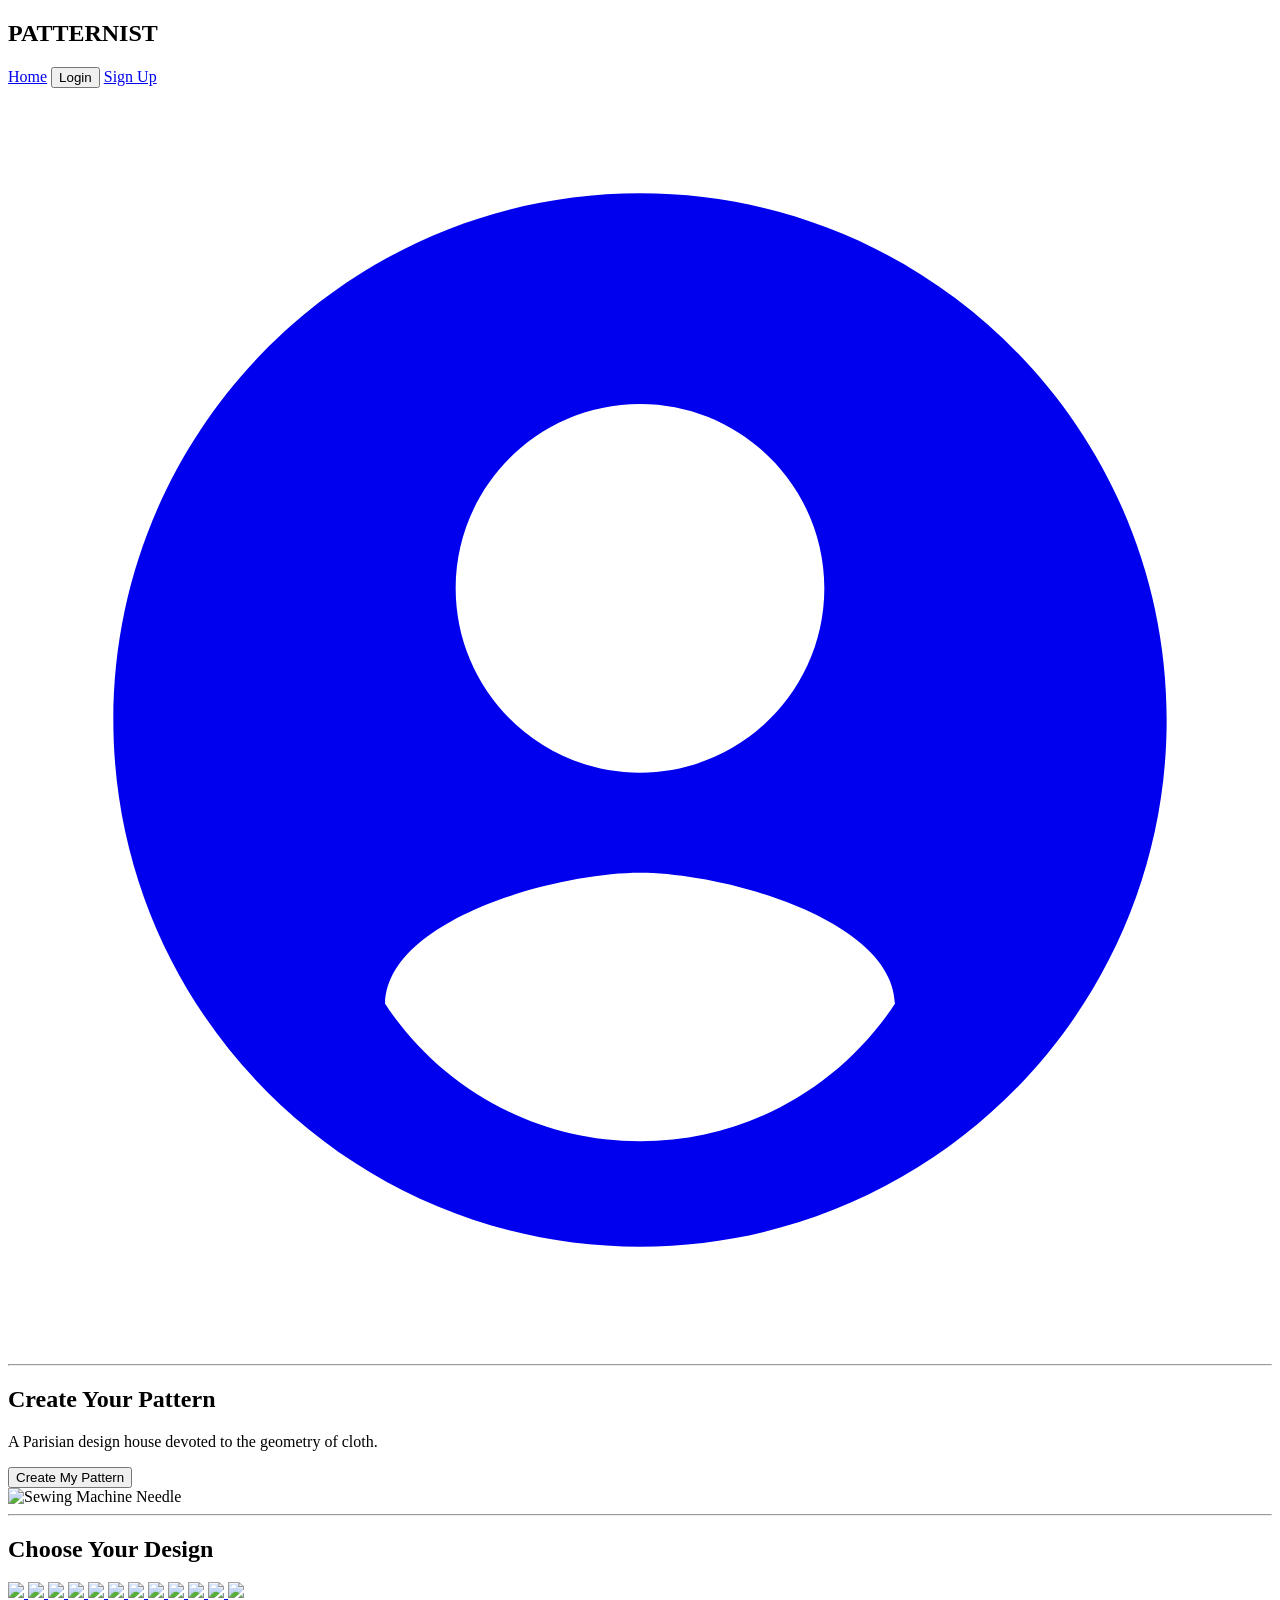
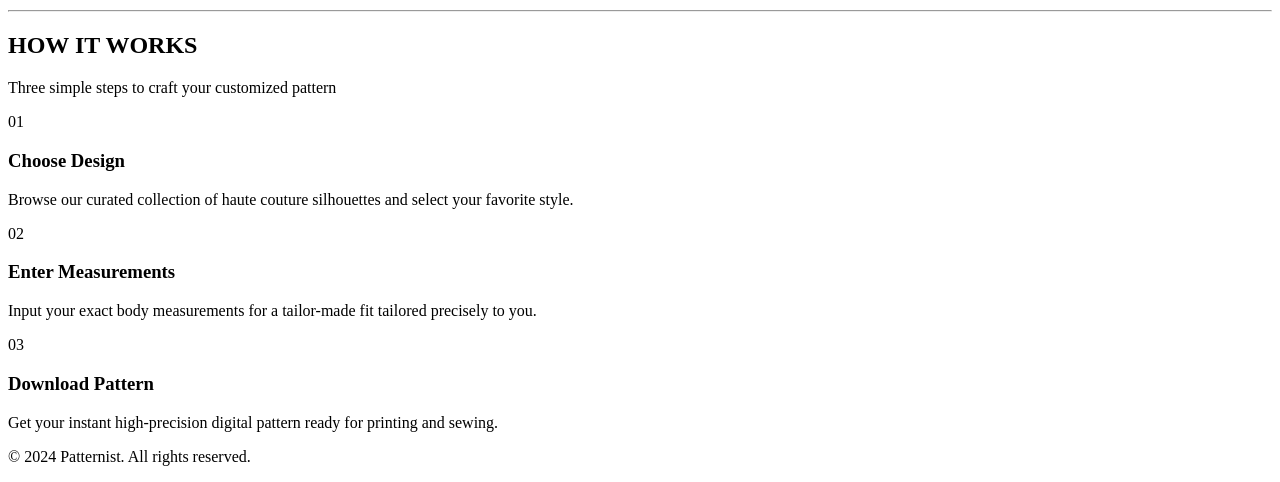
==== index.html @ 01c3b356 "my project" ====
<!DOCTYPE html>
<html lang="en" dir="auto">

<head>
    <meta charset="UTF-8">
    <meta name="viewport" content="width=device-width, initial-scale=1.0">
    <link rel="stylesheet" href="Home.css">
    <title>Patternist - Home</title>
</head>

<body>
<nav class="navbar">
    <h2 class="logo">PATTERNIST</h2>
    
    <div class="nav-links">
        <a href="index.html" class="active">Home</a>
        <button onclick="document.getElementById('login').showModal()">Login</button>
        <a href="signup.html">Sign Up</a>
        <a href="profile.html" class="profile-avatar" title="My Profile">
            <svg xmlns="http://www.w3.org/2000/svg" viewBox="0 0 24 24" fill="currentColor">
                <path d="M12 2C6.48 2 2 6.48 2 12s4.48 10 10 10 10-4.48 10-10S17.52 2 12 2zm0 4c1.93 0 3.5 1.57 3.5 3.5S13.93 13 12 13s-3.5-1.57-3.5-3.5S10.07 6 12 6zm0 14c-2.03 0-3.8-1.04-4.84-2.61.03-1.6 3.23-2.49 4.84-2.49 1.6 0 4.8.89 4.84 2.49C15.8 18.96 14.03 20 12 20z"/>
            </svg>
        </a>
    </div>
</nav>


    <dialog id="login">
<div >
        <h2>Login</h2>
</div>

<div >
        <form method="dialog">
            <label>Email</label><br>
            <input type="email" required><br><br>

            <label>Password</label><br>
            <input type="password" required><br>
            
            <button>Login</button>
            <button>Close</button>

        </form>
</div>
    </dialog>

    <hr>


<header class="hero-design">
    <div class="hero-content">
        <h2>Create Your Pattern</h2>
        <p>A Parisian design house devoted to the geometry of cloth.</p>
        <a href="pattern.html">
            <button class="cta-button">Create My Pattern</button>
        </a>
    </div>

    
    <div class="hero-image">
        
        <img src="https://png.pngtree.com/thumb_back/fh260/background/20241204/pngtree-close-up-of-a-sewing-machine-needle-stitching-teal-fabric-image_16731882.jpg" alt="Sewing Machine Needle">
    </div>
</header>


    <hr>

<div class="templates">
<h2> Choose Your Design</h2>
<a href="pattern.html">
    <img src="https://i.pinimg.com/736x/66/10/3e/66103ee3a013262f12689e35154ccacb.jpg" width="220">
</a>

<a href="pattern.html">
    <img src="https://encrypted-tbn0.gstatic.com/images?q=tbn:ANd9GcSkn-lUr83iLyvgywk66tRcKrcA9KpVp9HYPB3NAhXqGA&s=10" width="220">
</a>

<a href="pattern.html">
    <img src="https://cache.net-a-porter.com/content/images/story-body-content-colours-0-1567693264118.jpeg/w1900_q65.jpeg" width="220">
</a>

<a href="pattern.html">
    <img src="https://encrypted-tbn0.gstatic.com/images?q=tbn:ANd9GcQJ8jNwB4GiCnLoyKdP2i-K-4YoiKNrAaMMsnOkA2yinw&s" width="220">
</a>

<a href="pattern.html">
    <img src="https://encrypted-tbn0.gstatic.com/images?q=tbn:ANd9GcTyZIMO-chd5BIkRhRK0uFUYdb-ClTYV52TqreNrc02gEuH040JZsslwxA&s=10" width="230">
</a>

<a href="pattern.html">
    <img src="https://encrypted-tbn0.gstatic.com/images?q=tbn:ANd9GcSBEK5mu2I5UZpVDeJ27PxiUENE50ERGeFgJKgD0GNZx-fHS6kSnRP4W94&s=10" width="230">
</a>

<a href="pattern.html">
    <img src="https://encrypted-tbn0.gstatic.com/images?q=tbn:ANd9GcQCqF30mFVGDoawcCy4SE_5sizEq47PdljLt-h-ehAa1_x6H6pMDWFUK20A&s=10" width="220">
</a>

<a href="pattern.html">
    <img src="https://danddclothing.com/cdn/shop/products/evening-dress-danddclothing-3_720x.png?v=1663291534" width="220">
</a>

<a href="pattern.html">
    <img src="https://cdn.salla.sa/OqRYAe/iZPVbRPyf1F9NBmgw23xKIJA4w49VtvXqXrK1iMg.jpg" width="220">
</a>

<a href="pattern.html">
    <img src="https://img.ltwebstatic.com/v4/j/pi/2025/04/15/60/17446866946233500067d0847e5ca62d0669e3a22d_thumbnail_405x552_thumbnail_720x.jpg" width="220">
</a>

<a href="pattern.html">
    <img src="https://www.chicstylecollective.com/wp-content/uploads/2024/08/Unknown-111-1-619x1024.jpg" width="220">
</a>

<a href="pattern.html">
    <img src="https://encrypted-tbn0.gstatic.com/images?q=tbn:ANd9GcS02UC01FgP81JW1qca12_n1miFcyRFsP7Dg27cG_EKKQ&s=10" width="220">
</a>
</div>


    <hr>
    
<section class="how-it-works">
    <div class="section-title">
        <h2>HOW IT WORKS</h2>
        <p>Three simple steps to craft your customized pattern</p>
    </div>

    <div class="steps-container">
        
        <div class="step-card">
            <div class="step-number">01</div>
            <h3>Choose Design</h3>
            <p>Browse our curated collection of haute couture silhouettes and select your favorite style.</p>
        </div>

        
        <div class="step-card">
            <div class="step-number">02</div>
            <h3>Enter Measurements</h3>
            <p>Input your exact body measurements for a tailor-made fit tailored precisely to you.</p>
        </div>

        <!-- الخطوة الثالثة -->
        <div class="step-card">
            <div class="step-number">03</div>
            <h3>Download Pattern</h3>
            <p>Get your instant high-precision digital pattern ready for printing and sewing.</p>
        </div>
    </div>
</section>

    <div class="footer">

        <p>© 2024 Patternist. All rights reserved.</p>

    </div>
</body>
</html>
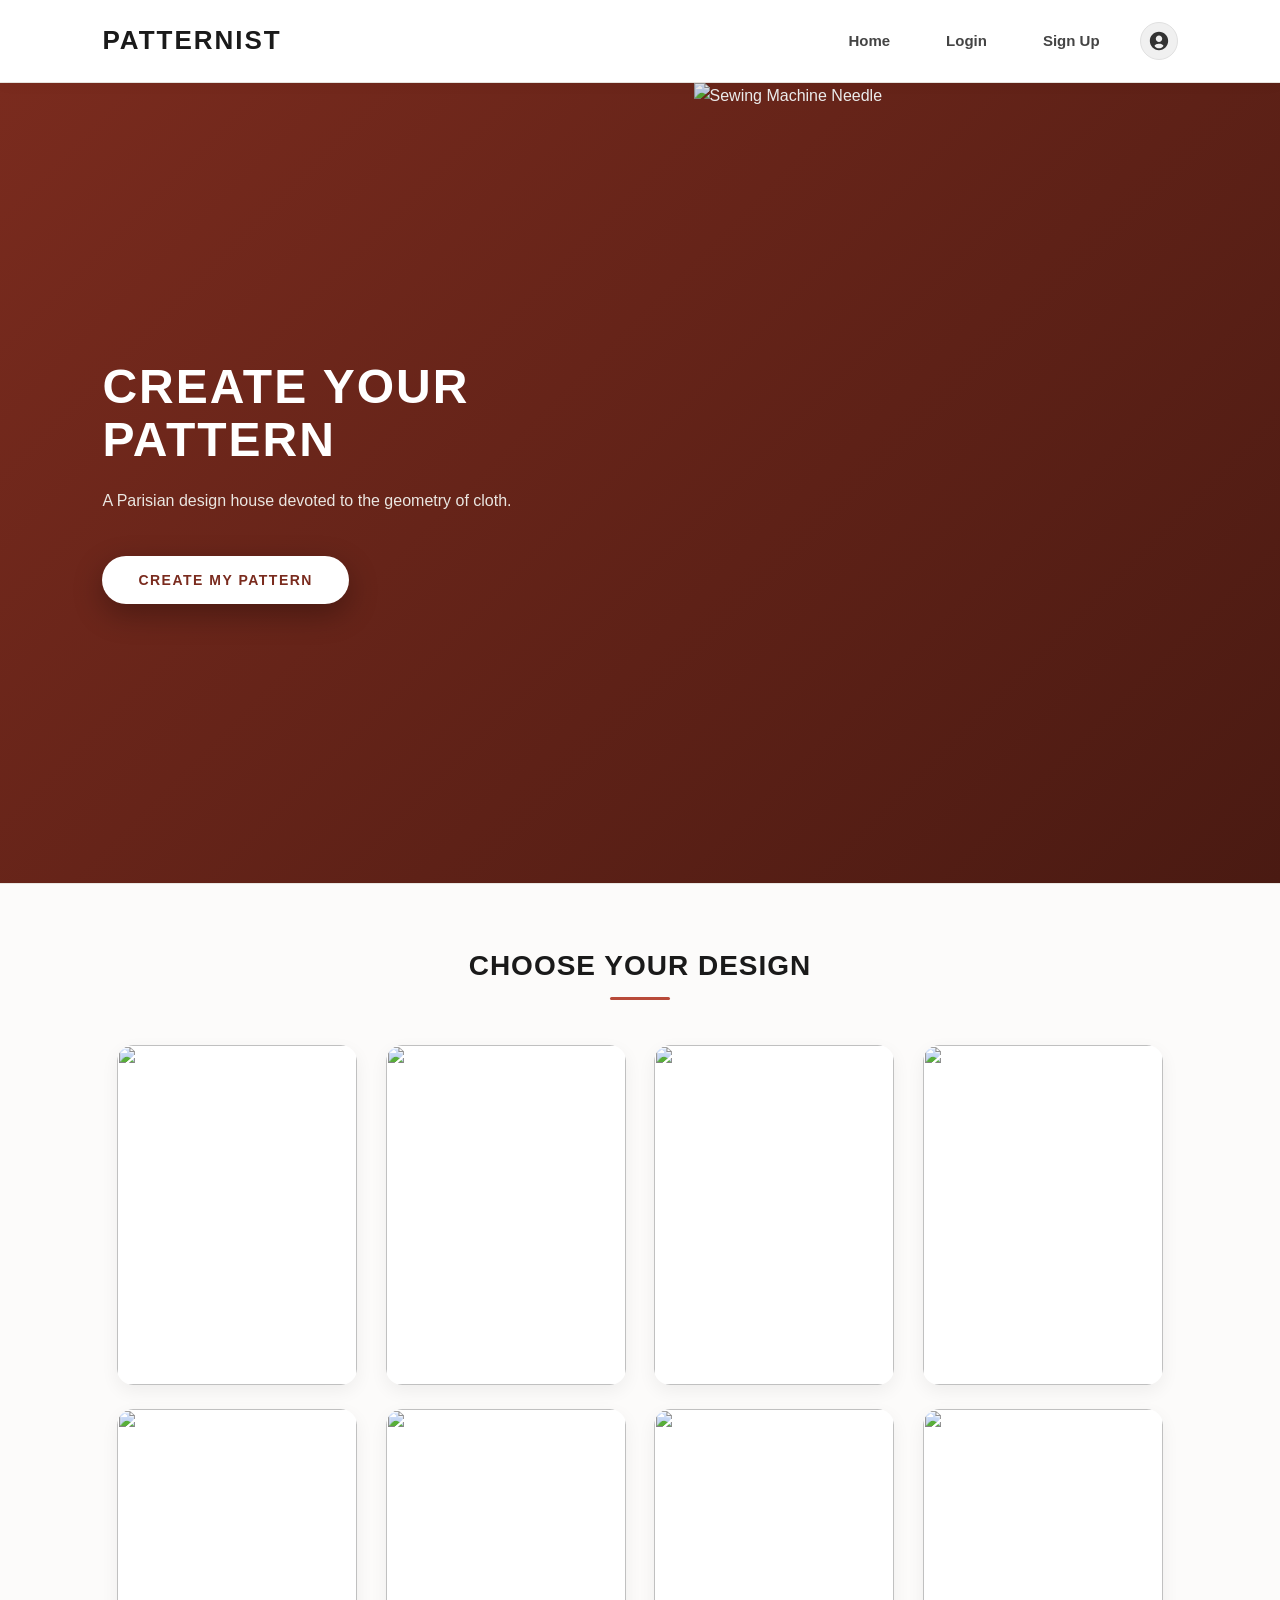
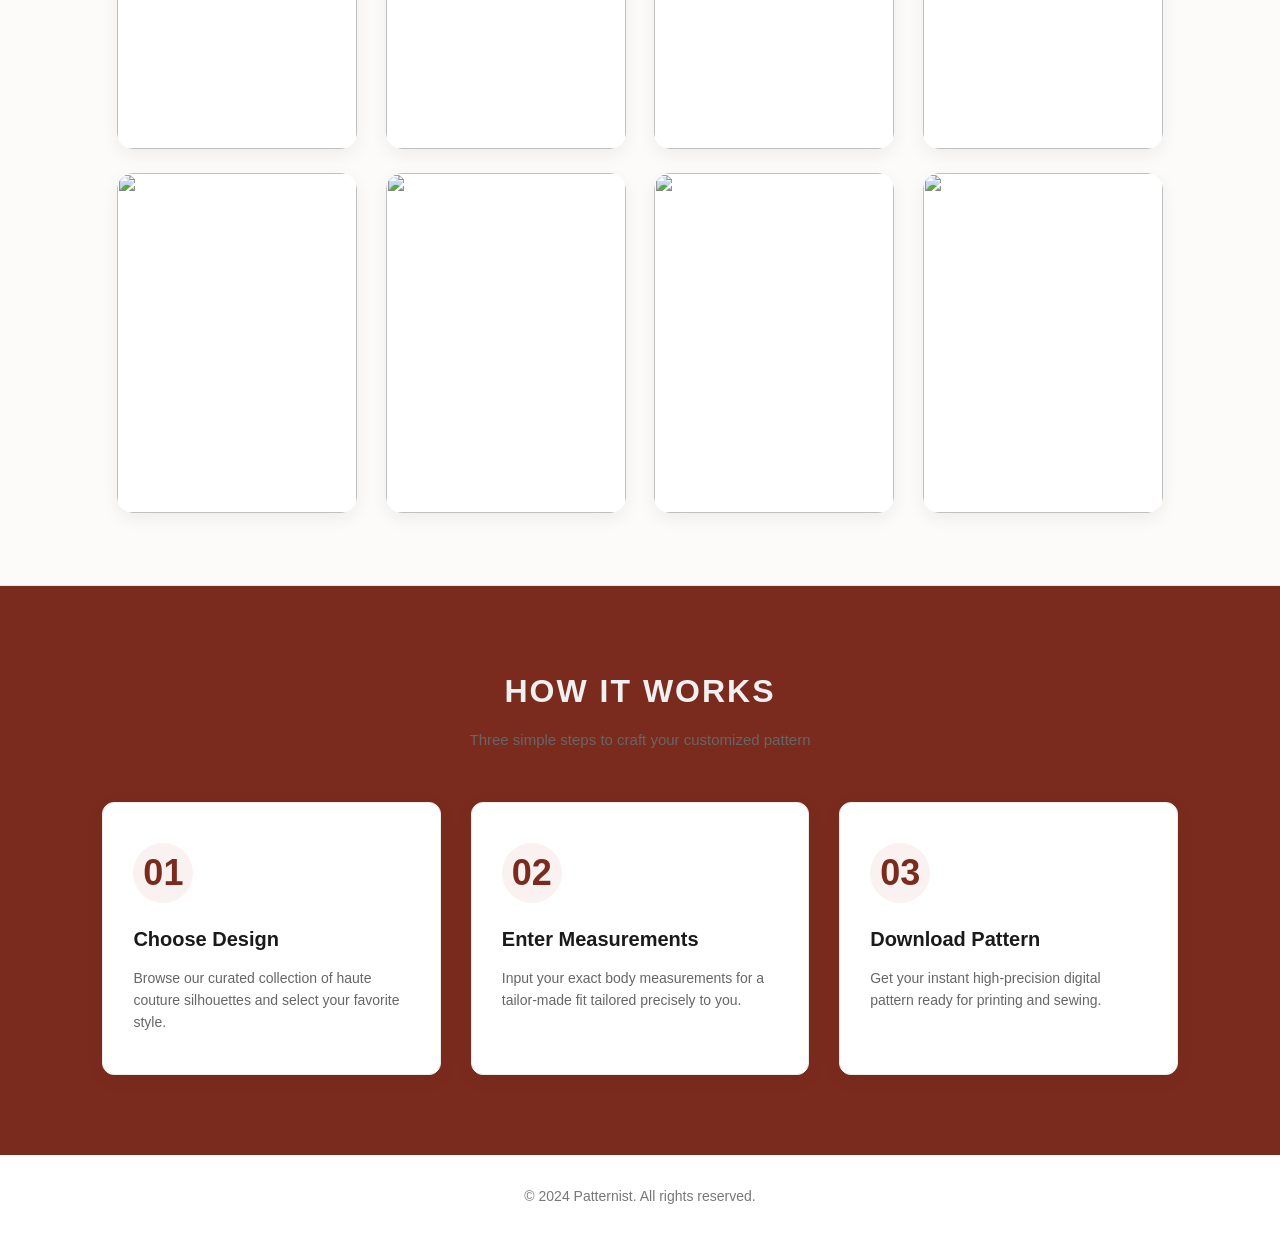
==== commit c1c8cf4b: "Fix stylesheet link casing in index.html Changed the stylesheet link from 'Home.css' to 'home.css' t" ====
--- a/index.html
+++ b/index.html
@@ -4,7 +4,7 @@
 <head>
     <meta charset="UTF-8">
     <meta name="viewport" content="width=device-width, initial-scale=1.0">
-    <link rel="stylesheet" href="Home.css">
+    <link rel="stylesheet" href="home.css">
     <title>Patternist - Home</title>
 </head>
 
@@ -157,4 +157,4 @@
 
     </div>
 </body>
-</html>+</html>
--- a/home.css
+++ b/home.css
@@ -0,0 +1,402 @@
+
+* {
+    margin: 0;
+    padding: 0;
+    box-sizing: border-box;
+    font-family: 'Segoe UI', Tahoma, Geneva, Verdana, sans-serif;
+}
+
+body {
+    background-color: #fcfbfa;
+    color: #2c2c2c;
+    line-height: 1.6;
+}
+
+hr {
+    border: none;
+    height: 1px;
+    background-color: #eae6e1;
+    margin: 0;
+}
+
+
+
+.navbar {
+    display: flex;
+    align-items: center;
+    justify-content: space-between; 
+    padding: 20px 8%;
+    background-color: #ffffff;
+    box-shadow: 0 2px 15px rgba(0, 0, 0, 0.04);
+    position: sticky;
+    top: 0;
+    z-index: 100;
+}
+
+.navbar h2 {
+    font-size: 26px;
+    font-weight: 800;
+    letter-spacing: 2px;
+    color: #1a1a1a;
+    text-transform: uppercase;
+}
+
+.navbar hr {
+    display: none;
+}
+
+
+.nav-links {
+    display: flex;
+    align-items: center;
+    gap: 40px; 
+}
+
+
+.nav-links a {
+    text-decoration: none;
+    font-size: 15px;
+    font-weight: 600;
+    color: #444444;
+    transition: color 0.3s ease;
+}
+
+.nav-links button {
+    background: none;
+    border: none;
+    font-size: 15px;
+    font-weight: 600;
+    color: #444444;
+    padding: 8px 16px;
+    cursor: pointer;
+    border-radius: 6px;
+    transition: all 0.3s ease;
+}
+
+.nav-links button:hover,
+.nav-links a:not(.profile-avatar):hover {
+    color: #b84a39;
+    background-color: #f9f2f0;
+}
+
+.profile-avatar {
+    display: flex;
+    align-items: center;
+    justify-content: center;
+    width: 38px;
+    height: 38px;
+    border-radius: 50%;
+    background-color: #f0f0f0;
+    border: 1px solid #e0e0e0;
+    transition: all 0.3s ease;
+    padding: 7px;
+    box-sizing: border-box;
+}
+
+.profile-avatar svg {
+    width: 100%;
+    height: 100%;
+    fill: #333333;
+    transition: fill 0.3s ease;
+}
+
+.profile-avatar:hover {
+    background-color: #7a2b1e;
+    border-color: #7a2b1e;
+    transform: translateY(-2px);
+    box-shadow: 0 4px 12px rgba(122, 43, 30, 0.25);
+}
+
+.profile-avatar:hover svg {
+    fill: #ffffff;
+}
+
+.hero-design {
+    display: flex;
+    min-height: calc(100vh - 100px); 
+    background: linear-gradient(135deg, #7a2b1e 0%, #4a1a12 100%); 
+    color: #ffffff;
+    overflow: hidden; 
+}
+
+
+.hero-content {
+    flex: 1; 
+    display: flex;
+    flex-direction: column;
+    justify-content: center; 
+    padding: 60px 8%;
+    z-index: 2; 
+}
+
+.hero-content h2 {
+    font-size: 48px; 
+    font-weight: 700;
+    line-height: 1.1;
+    margin-bottom: 20px;
+    text-transform: uppercase;
+    letter-spacing: 2px;
+}
+
+.hero-content p {
+    font-size: 16px;
+    font-weight: 300;
+    line-height: 1.8;
+    color: #eae6e1;
+    max-width: 440px;
+    margin-bottom: 40px;
+}
+
+
+.hero-image {
+    flex: 1.2; 
+    position: relative;
+}
+
+.hero-image img {
+    width: 100%;
+    height: 100%;
+    object-fit: cover; 
+    display: block;
+    filter: brightness(0.92); 
+}
+
+
+.cta-button {
+    background-color: #ffffff;
+    color: #7a2b1e;
+    border: none;
+    padding: 16px 36px;
+    font-size: 14px;
+    font-weight: 700;
+    border-radius: 30px;
+    cursor: pointer;
+    letter-spacing: 1.5px;
+    text-transform: uppercase;
+    box-shadow: 0 10px 30px rgba(0, 0, 0, 0.3);
+    transition: all 0.3s ease;
+}
+
+.cta-button:hover {
+    background-color: #f2efea;
+    transform: translateY(-3px);
+    box-shadow: 0 15px 35px rgba(0, 0, 0, 0.4);
+}
+
+.templates {
+    padding: 60px 8%;
+    text-align: center;
+}
+
+.templates h2 {
+    font-size: 28px;
+    color: #1a1a1a;
+    margin-bottom: 45px;
+    letter-spacing: 1px;
+    text-transform: uppercase;
+    position: relative;
+    display: block;
+    width: 100%;
+}
+
+
+.templates h2::after {
+    content: '';
+    position: absolute;
+    bottom: -12px;
+    left: 50%;
+    transform: translateX(-50%);
+    width: 60px;
+    height: 3px;
+    background-color: #b84a39;
+    border-radius: 2px;
+}
+
+
+.templates a {
+    display: inline-block; 
+    overflow: hidden;
+    border-radius: 16px;
+    box-shadow: 0 6px 18px rgba(0, 0, 0, 0.06);
+    transition: all 0.4s ease;
+    background-color: #fff;
+    margin: 12px; 
+    vertical-align: top;
+}
+
+.templates img {
+    width: 240px !important;
+    height: 340px;
+    object-fit: cover;
+    display: block;
+    border-radius: 16px;
+    transition: transform 0.5s ease;
+}
+
+.templates a:hover {
+    transform: translateY(-8px);
+    box-shadow: 0 12px 25px rgba(0, 0, 0, 0.15);
+}
+
+.templates a:hover img {
+    transform: scale(1.08);
+}
+
+
+dialog#login {
+    border: none;
+    border-radius: 20px;
+    padding: 35px 45px;
+    margin: auto;
+    box-shadow: 0 20px 40px rgba(0, 0, 0, 0.25);
+    width: 90%;
+    max-width: 400px;
+    background-color: #ffffff;
+}
+
+dialog#login::backdrop {
+    background: rgba(0, 0, 0, 0.5);
+    backdrop-filter: blur(4px);
+}
+
+dialog#login h2 {
+    font-size: 24px;
+    color: #1a1a1a;
+    margin-bottom: 20px;
+    text-align: center;
+}
+
+dialog#login label {
+    font-size: 14px;
+    font-weight: 600;
+    color: #555;
+}
+
+dialog#login input {
+    width: 100%;
+    padding: 11px 14px;
+    margin-top: 6px;
+    border: 1px solid #ddd;
+    border-radius: 8px;
+    outline: none;
+    font-size: 14px;
+    transition: border-color 0.3s;
+}
+
+dialog#login input:focus {
+    border-color: #b84a39;
+}
+
+dialog#login form button {
+    padding: 10px 20px;
+    border-radius: 8px;
+    font-weight: 600;
+    cursor: pointer;
+    margin-right: 8px;
+    transition: all 0.3s;
+}
+
+dialog#login form button:first-of-type {
+    background-color: #b84a39;
+    color: #fff;
+    border: none;
+}
+
+dialog#login form button:first-of-type:hover {
+    background-color: #96382a;
+}
+
+dialog#login form button:last-of-type {
+    background-color: #f0f0f0;
+    color: #555;
+    border: none;
+}
+
+dialog#login form button:last-of-type:hover {
+    background-color: #e0e0e0;
+}
+
+
+.how-it-works {
+    padding: 80px 8%;
+    background-color: #7a2b1e; 
+    text-align: center;
+}
+
+.how-it-works .section-title h2 {
+    font-size: 32px;
+    font-weight: 800;
+    color: #f0f0f0;
+    letter-spacing: 2px;
+    margin-bottom: 10px;
+    text-transform: uppercase;
+}
+
+.how-it-works .section-title p {
+    font-size: 15px;
+    color: #666666;
+    margin-bottom: 50px;
+}
+
+.steps-container {
+    display: flex;
+    justify-content: space-between;
+    gap: 30px;
+    flex-wrap: wrap;
+}
+
+
+.step-card {
+    background-color: #ffffff;
+    flex: 1;
+    min-width: 250px;
+    padding: 40px 30px;
+    border-radius: 12px;
+    box-shadow: 0 4px 20px rgba(0, 0, 0, 0.05);
+    border: 1px solid #eaeaea;
+    transition: all 0.3s ease;
+    position: relative;
+    text-align: left;
+}
+
+.step-card:hover {
+    transform: translateY(-8px);
+    box-shadow: 0 12px 30px rgba(122, 43, 30, 0.12);
+    border-color: #7a2b1e;
+}
+
+
+.step-number {
+    font-size: 36px;
+    font-weight: 800;
+    color: #7a2b1e;
+    margin-bottom: 20px;
+    display: inline-block;
+    background-color: #f9f2f0;
+    width: 60px;
+    height: 60px;
+    line-height: 60px;
+    text-align: center;
+    border-radius: 50%;
+}
+
+.step-card h3 {
+    font-size: 20px;
+    font-weight: 700;
+    color: #1a1a1a;
+    margin-bottom: 12px;
+}
+
+.step-card p {
+    font-size: 14px;
+    color: #666666;
+    line-height: 1.6;
+}
+
+.footer {
+    padding: 30px;
+    text-align: center;
+    background-color: #ffffff;
+    color: #777;
+    font-size: 14px;
+}
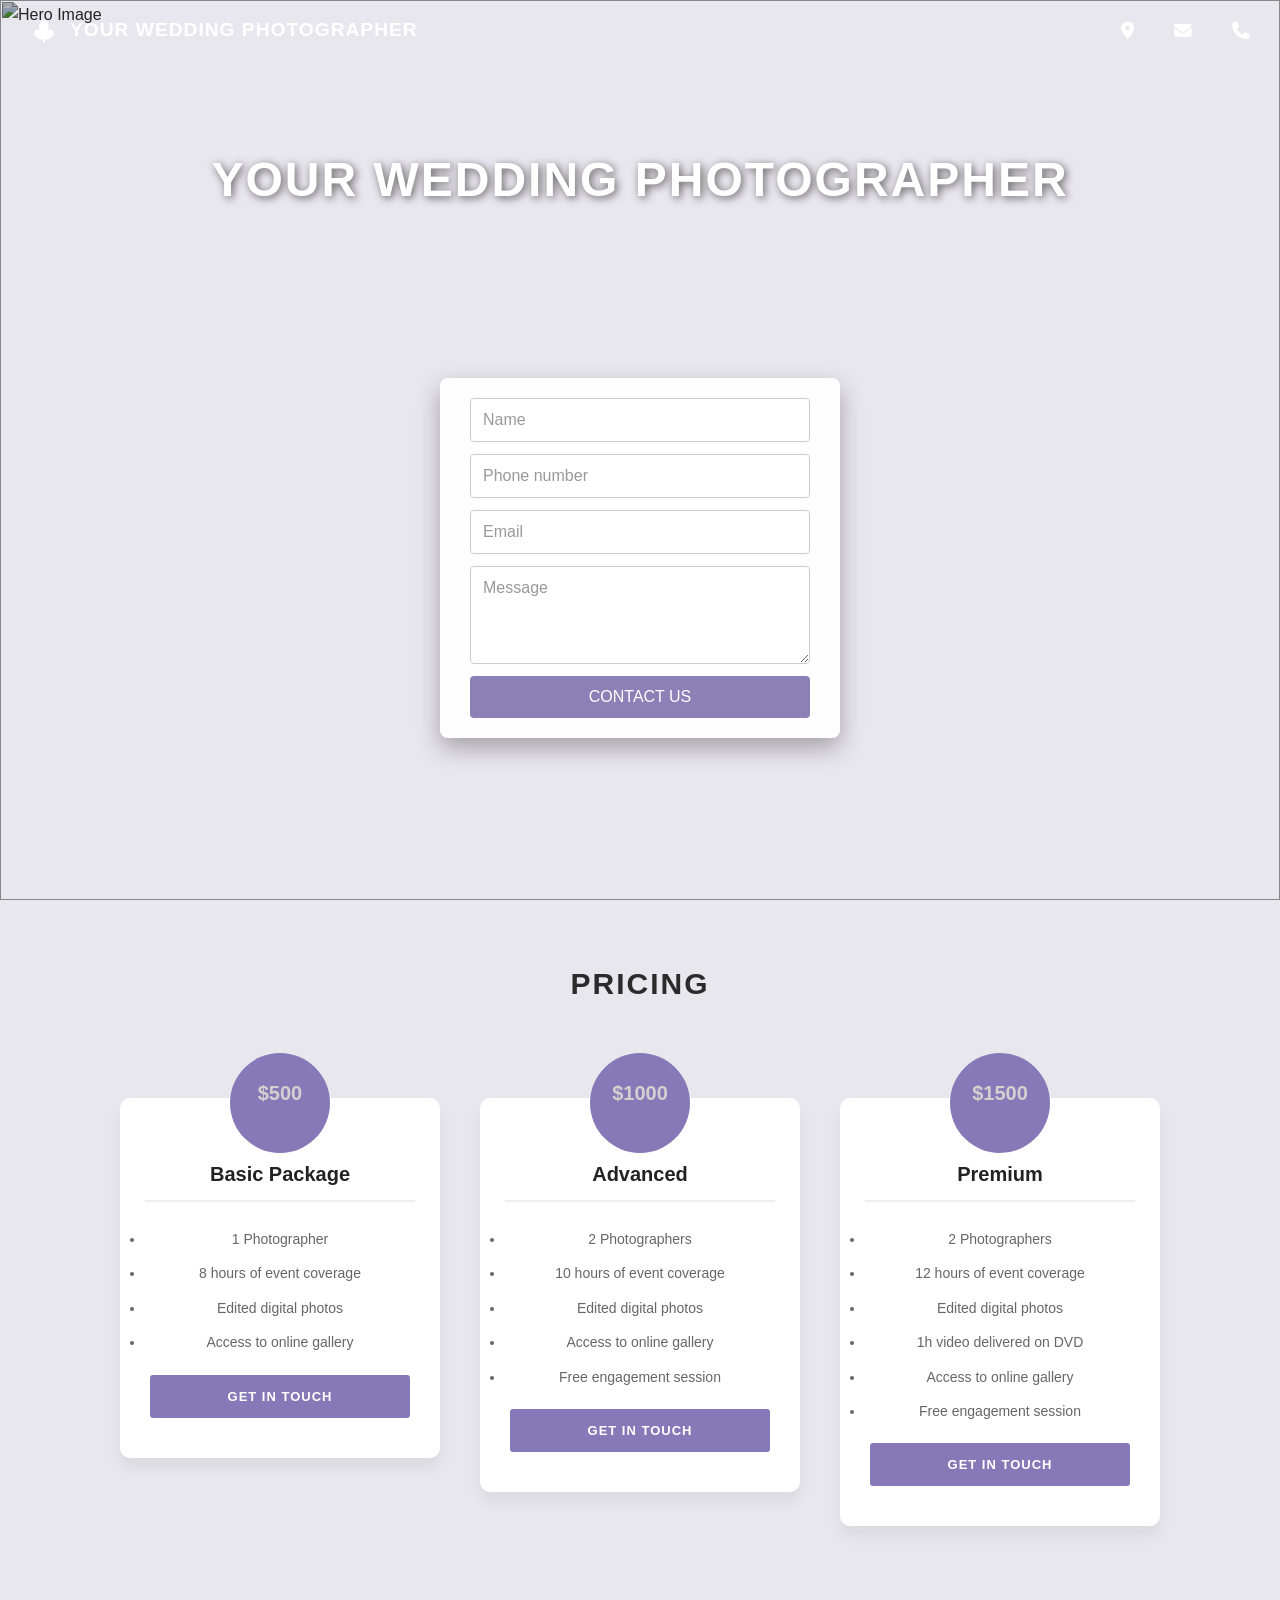
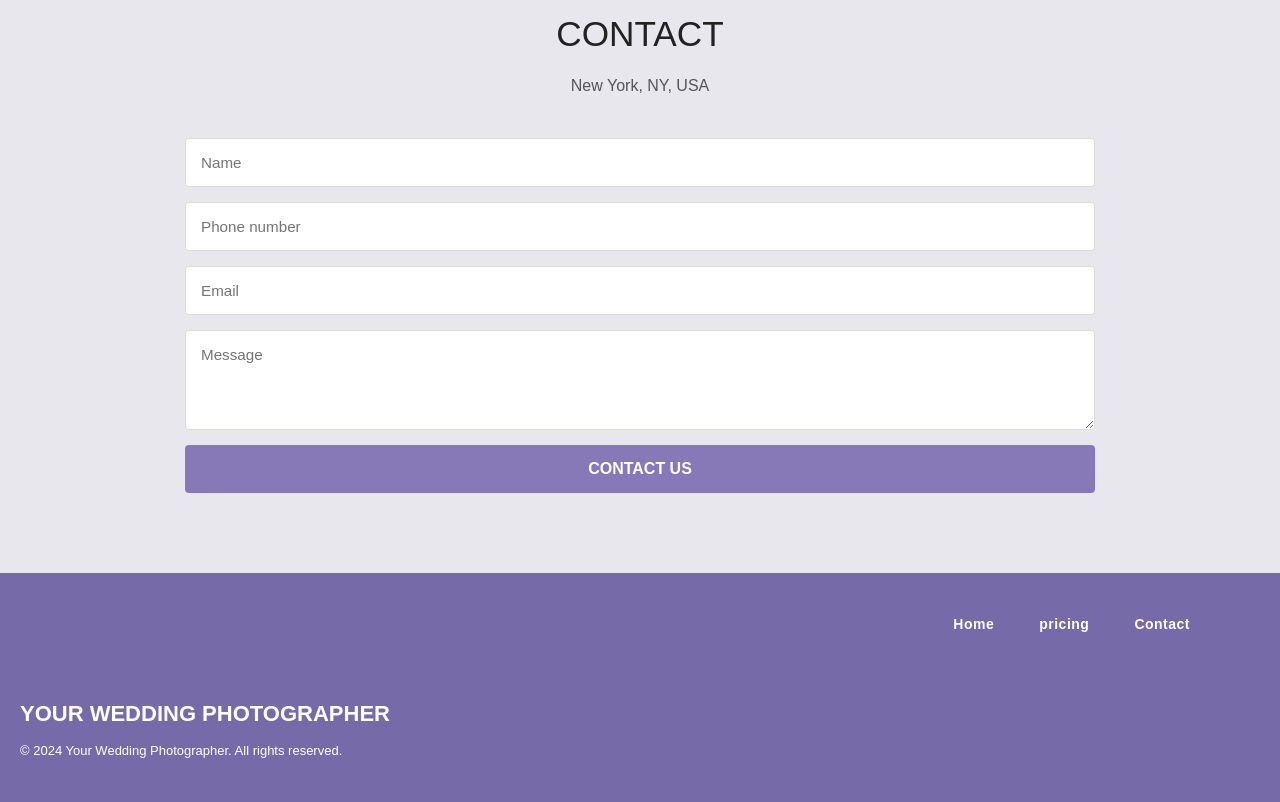
==== commit 074914cb: "Add files via upload" ====
--- a/index.html
+++ b/index.html
@@ -1,160 +1,157 @@
-<!DOCTYPE html>
+<DOCTYPE html>
 <html lang="en" dir="auto">
+    <head> 
+        <meta charset="en"/>
+        <meta name="viewport" content="width= device-width, initial-scale=1.0 "/>
+        <link rel="stylesheet" href="style.css"/>
+        <link rel="stylesheet" href="https://cdnjs.cloudflare.com/ajax/libs/font-awesome/6.5.1/css/all.min.css">
+        <title>YOUR WEDDING PHOTOGRAPHER </title>
+    </head>
+    <body>
+            <nav id="home" class="navbar" >
+                <ul>
+                    <li class="logo-group">
+                        <svg class="logo-icon" viewBox="0 0 100 100" xmlns="http://www.w3.org/2000/svg">
+                            <path d="M50 15 C35 15 30 35 35 50 C25 45 15 50 15 60 C15 75 30 85 50 85 C70 85 85 75 85 60 C85 50 75 45 65 50 C70 35 65 15 50 15 Z" 
+                            fill="currentColor"/>
+                            <rect x="47" y="80" width="6" height="15" fill="currentColor"/>
+                        </svg>
+                        <h3>YOUR WEDDING PHOTOGRAPHER</h3>
+                    </li>
+                    <li class="nav-icons">
+                        <a href="#locationModal"><i class="fa-solid fa-location-dot"></i></a>
+                        <a href="#emailModal"><i class="fa-solid fa-envelope"></i></a>
+                        <a href="#phoneModal"><i class="fa-solid fa-phone"></i></a>
+                    </li>
+                </ul>
+            </nav>
+        <div>
+            <img src="https://www.mosoah.com/wp-content/uploads/2019/11/%D8%A3%D8%AC%D9%85%D9%84-%D8%B5%D9%88%D8%B1-%D8%AF%D8%A8%D9%84-%D8%AE%D8%B7%D9%88%D8%A8%D8%A9-2023.jpg" alt="Hero Image" class="hero-image"/>
+        <p  class="text">YOUR WEDDING PHOTOGRAPHER</p>
+        </div>
 
-<head>
-    <meta charset="UTF-8">
-    <meta name="viewport" content="width=device-width, initial-scale=1.0">
-    <link rel="stylesheet" href="home.css">
-    <title>Patternist - Home</title>
-</head>
-
-<body>
-<nav class="navbar">
-    <h2 class="logo">PATTERNIST</h2>
-    
-    <div class="nav-links">
-        <a href="index.html" class="active">Home</a>
-        <button onclick="document.getElementById('login').showModal()">Login</button>
-        <a href="signup.html">Sign Up</a>
-        <a href="profile.html" class="profile-avatar" title="My Profile">
-            <svg xmlns="http://www.w3.org/2000/svg" viewBox="0 0 24 24" fill="currentColor">
-                <path d="M12 2C6.48 2 2 6.48 2 12s4.48 10 10 10 10-4.48 10-10S17.52 2 12 2zm0 4c1.93 0 3.5 1.57 3.5 3.5S13.93 13 12 13s-3.5-1.57-3.5-3.5S10.07 6 12 6zm0 14c-2.03 0-3.8-1.04-4.84-2.61.03-1.6 3.23-2.49 4.84-2.49 1.6 0 4.8.89 4.84 2.49C15.8 18.96 14.03 20 12 20z"/>
-            </svg>
-        </a>
+<div id="locationModal" class="modal-overlay">
+    <div class="modal-content">
+        <a href="#" class="close-btn">&times;</a>
+        <div class="modal-body text-center">
+            <i class="fa-solid fa-location-dot fa-2x"></i>
+            <h2>Our Location</h2>
+            <p>Cairo, Egypt</p>
+        </div>
     </div>
-</nav>
-
-
-    <dialog id="login">
-<div >
-        <h2>Login</h2>
+</div>
+<div id="emailModal" class="modal-overlay">
+    <div class="modal-content">
+        <a href="#" class="close-btn">&times;</a>
+        <div class="modal-body">
+            <h2>Contact Us</h2>
+            <p>Fill out the form or send a direct email to: info@site123.com</p>
+            <form>
+                <div class="modal-row">
+                    <div class="modal-group">
+                        <label>Full Name</label>
+                        <input type="text" placeholder="Full Name">
+                    </div>
+                    <div class="modal-group">
+                        <label>Email address</label>
+                        <input type="email" placeholder="Email address">
+                    </div>
+                </div>
+                <div class="modal-group">
+                    <label>Description</label>
+                    <textarea rows="4" placeholder="Description"></textarea>
+                </div>
+                <button type="submit" class="send-btn">SEND</button>
+            </form>
+        </div>
+    </div>
 </div>
 
-<div >
-        <form method="dialog">
-            <label>Email</label><br>
-            <input type="email" required><br><br>
-
-            <label>Password</label><br>
-            <input type="password" required><br>
-            
-            <button>Login</button>
-            <button>Close</button>
-
-        </form>
-</div>
-    </dialog>
-
-    <hr>
-
-
-<header class="hero-design">
-    <div class="hero-content">
-        <h2>Create Your Pattern</h2>
-        <p>A Parisian design house devoted to the geometry of cloth.</p>
-        <a href="pattern.html">
-            <button class="cta-button">Create My Pattern</button>
-        </a>
-    </div>
-
-    
-    <div class="hero-image">
-        
-        <img src="https://png.pngtree.com/thumb_back/fh260/background/20241204/pngtree-close-up-of-a-sewing-machine-needle-stitching-teal-fabric-image_16731882.jpg" alt="Sewing Machine Needle">
-    </div>
-</header>
-
-
-    <hr>
-
-<div class="templates">
-<h2> Choose Your Design</h2>
-<a href="pattern.html">
-    <img src="https://i.pinimg.com/736x/66/10/3e/66103ee3a013262f12689e35154ccacb.jpg" width="220">
-</a>
-
-<a href="pattern.html">
-    <img src="https://encrypted-tbn0.gstatic.com/images?q=tbn:ANd9GcSkn-lUr83iLyvgywk66tRcKrcA9KpVp9HYPB3NAhXqGA&s=10" width="220">
-</a>
-
-<a href="pattern.html">
-    <img src="https://cache.net-a-porter.com/content/images/story-body-content-colours-0-1567693264118.jpeg/w1900_q65.jpeg" width="220">
-</a>
-
-<a href="pattern.html">
-    <img src="https://encrypted-tbn0.gstatic.com/images?q=tbn:ANd9GcQJ8jNwB4GiCnLoyKdP2i-K-4YoiKNrAaMMsnOkA2yinw&s" width="220">
-</a>
-
-<a href="pattern.html">
-    <img src="https://encrypted-tbn0.gstatic.com/images?q=tbn:ANd9GcTyZIMO-chd5BIkRhRK0uFUYdb-ClTYV52TqreNrc02gEuH040JZsslwxA&s=10" width="230">
-</a>
-
-<a href="pattern.html">
-    <img src="https://encrypted-tbn0.gstatic.com/images?q=tbn:ANd9GcSBEK5mu2I5UZpVDeJ27PxiUENE50ERGeFgJKgD0GNZx-fHS6kSnRP4W94&s=10" width="230">
-</a>
-
-<a href="pattern.html">
-    <img src="https://encrypted-tbn0.gstatic.com/images?q=tbn:ANd9GcQCqF30mFVGDoawcCy4SE_5sizEq47PdljLt-h-ehAa1_x6H6pMDWFUK20A&s=10" width="220">
-</a>
-
-<a href="pattern.html">
-    <img src="https://danddclothing.com/cdn/shop/products/evening-dress-danddclothing-3_720x.png?v=1663291534" width="220">
-</a>
-
-<a href="pattern.html">
-    <img src="https://cdn.salla.sa/OqRYAe/iZPVbRPyf1F9NBmgw23xKIJA4w49VtvXqXrK1iMg.jpg" width="220">
-</a>
-
-<a href="pattern.html">
-    <img src="https://img.ltwebstatic.com/v4/j/pi/2025/04/15/60/17446866946233500067d0847e5ca62d0669e3a22d_thumbnail_405x552_thumbnail_720x.jpg" width="220">
-</a>
-
-<a href="pattern.html">
-    <img src="https://www.chicstylecollective.com/wp-content/uploads/2024/08/Unknown-111-1-619x1024.jpg" width="220">
-</a>
-
-<a href="pattern.html">
-    <img src="https://encrypted-tbn0.gstatic.com/images?q=tbn:ANd9GcS02UC01FgP81JW1qca12_n1miFcyRFsP7Dg27cG_EKKQ&s=10" width="220">
-</a>
-</div>
-
-
-    <hr>
-    
-<section class="how-it-works">
-    <div class="section-title">
-        <h2>HOW IT WORKS</h2>
-        <p>Three simple steps to craft your customized pattern</p>
-    </div>
-
-    <div class="steps-container">
-        
-        <div class="step-card">
-            <div class="step-number">01</div>
-            <h3>Choose Design</h3>
-            <p>Browse our curated collection of haute couture silhouettes and select your favorite style.</p>
-        </div>
-
-        
-        <div class="step-card">
-            <div class="step-number">02</div>
-            <h3>Enter Measurements</h3>
-            <p>Input your exact body measurements for a tailor-made fit tailored precisely to you.</p>
-        </div>
-
-        <!-- الخطوة الثالثة -->
-        <div class="step-card">
-            <div class="step-number">03</div>
-            <h3>Download Pattern</h3>
-            <p>Get your instant high-precision digital pattern ready for printing and sewing.</p>
+<div id="phoneModal" class="modal-overlay">
+    <div class="modal-content">
+        <a href="#" class="close-btn">&times;</a>
+        <div class="modal-body text-center">
+            <i class="fa-solid fa-phone fa-2x"></i>
+            <h2>+1-123456789</h2>
         </div>
     </div>
-</section>
+</div>
+        <form class="form" action="#" method="post">
+            <input type="text" id="name" name="name" placeholder="Name" required><br><br>
+            <input type="tel" id="phone" name="phone" placeholder="Phone number" required><br><br>
+            <input type="email" id="email" name="email" placeholder="Email" required><br><br>
+            <textarea type="text" id="message" name="message" rows="4" cols="50" placeholder="Message" required></textarea><br><br>
+            <input type="submit" value="CONTACT US">
+        </form>
 
-    <div class="footer">
+    <p id="pricing" class="title">pricing</p>
+    <section class="pricing">
+        <div class="pricing-card">
+            <h3>Basic Package</h3>
+            <p class="price">$500</p>
+            <ul>
+                <li>1 Photographer</li>
+                <li>8 hours of event coverage</li>
+                <li>Edited digital photos</li>
+                <li>Access to online gallery</li>
+            </ul>
+            <a href="form.html">
+            <button class="pricing-button">GET IN TOUCH</button>
+            </a>
+        </div>
+        <div class="pricing-card">
+            <h3>Advanced</h3>
+            <p class="price">$1000</p>
+            <ul>
+                <li>2 Photographers</li>
+                <li>10 hours of event coverage</li>
+                <li>Edited digital photos</li>
+                <li>Access to online gallery</li>
+                <li>Free engagement session</li>
+            </ul>
+            <a href="form.html">
+            <button class="pricing-button">GET IN TOUCH</button>
+            </a>
+        </div>
+        
+        <div class="pricing-card">
+            <h3>Premium </h3>
+            <p class="price">$1500</p>
+            <ul>
+                <li>2 Photographers</li>
+                <li>12 hours of event coverage</li>
+                <li>Edited digital photos</li>
+                <li>1h video delivered on DVD</li>
+                <li>Access to online gallery</li>
+                <li>Free engagement session</li>
+            </ul>
+            <a href="form.html">
+            <button class="pricing-button">GET IN TOUCH</button>
+            </a>
+        </div>
+    </section>
+    <div>
+    <h2 id = "contact" class="contact">CONTACT</h2>
+    <p class="contact-text">New York, NY, USA</p>
+    <div>
+        <form>
+            <input type="text" id="name" name="name" placeholder="Name" required ><br><br>
+            <input type="tel" id="phone" name="phone" placeholder="Phone number" required><br><br>
+            <input type="email" id="email" name="email" placeholder="Email" required><br><br>
+            <textarea id="message" name="message" rows="4" cols="50" placeholder="Message" required></textarea><br><br>
+            <input type="submit" value="CONTACT US">
+        </form>
+    </div>
+    </div>
+    <footer>
+        <div>
+            <a href="#home">Home</a>
+            <a href="#pricing">pricing</a>
+            <a href="#contact">Contact</a>
+        </div>
+        <p class="footer-text">YOUR WEDDING PHOTOGRAPHER</p>
+        <p>&copy; 2024 Your Wedding Photographer. All rights reserved.</p>
 
-        <p>© 2024 Patternist. All rights reserved.</p>
-
-    </div>
-</body>
-</html>
+    </footer>
+    </body>
+</html>
--- a/style.css
+++ b/style.css
@@ -0,0 +1,569 @@
+* {
+    margin: 0;
+    padding: 0;
+    box-sizing: border-box;
+    font-family: 'Segoe UI', Tahoma, Geneva, Verdana, sans-serif;
+}
+
+body {
+    background-color: #e9e7ee;
+    color: #333;
+    line-height: 1.6;
+}
+
+
+nav {
+    position:absolute ;
+    top: 0;
+    left: 0;
+    width: 100%;
+    color: #fff;
+    padding: 15px 30px;
+    z-index: 1000;
+}
+
+
+nav h3 {
+    font-size: 1.1rem;
+    letter-spacing: 1px;
+}
+
+nav ul li a {
+    color: #fff;
+    text-decoration: none;
+    margin-left: 20px;
+    font-size: 0.9rem;
+    transition: color 0.3s;
+}
+
+nav ul li a:hover {
+    color: #a39bc2;
+}
+nav ul {
+    list-style: none;
+    display: flex;
+    justify-content: space-between;
+    align-items: center;
+}
+
+.logo-group {
+    display: flex;
+    align-items: center;
+    gap: 12px;
+}
+
+.logo-group h3 {
+    font-size: 1.2rem;
+    font-weight: bold;
+    color: #fff;
+    letter-spacing: 1px;
+}
+
+.logo-icon {
+    width: 28px;
+    height: 28px;
+    color: #fff;
+}
+
+.nav-icons {
+    display: flex;
+    align-items: center;
+    gap: 20px;
+}
+
+.nav-icons a {
+    color: #fff;
+    font-size: 1.1rem;
+    transition: color 0.3s;
+}
+
+.nav-icons a:hover {
+    color: #a39bc2;
+}
+.logo-link {
+    text-decoration: none;
+    color: inherit;
+    display: inline-block;
+    transition: opacity 0.15s ease;
+}
+
+.logo-link:active {
+    opacity: 0.3;
+}
+
+.hero-image {
+    width: 100%;
+    height: 100vh;
+    object-fit: cover;
+    filter: brightness(0.7);
+}
+
+.text {
+    position: absolute;
+    top: 20%;
+    left: 50%;
+    transform: translate(-50%, -50%);
+    color: #fff;
+    font-size: 3rem;
+    font-weight: bold;
+    text-align: center;
+    letter-spacing: 2px;
+    text-shadow: 2px 2px 8px rgba(0, 0, 0, 0.6);
+    width: 100%;
+}
+
+
+.form {
+    position: absolute;
+    top: 62%;
+    left: 50%;
+    transform: translate(-50%, -50%);
+    background: rgba(255, 255, 255, 0.95);
+    padding: 20px 30px;
+    border-radius: 8px;
+    box-shadow: 0 10px 25px rgba(0, 0, 0, 0.3);
+    width: 100%;
+    max-width: 400px;
+    display: flex;
+    flex-direction: column;
+}
+
+.form input[type="text"],
+.form input[type="tel"],
+.form input[type="email"],
+.form textarea {
+    width: 100%;
+    padding: 12px;
+    font-size: 1rem;
+    border: 1px solid #ccc;
+    border-radius: 4px;
+    outline: none;
+    background: #fff;
+    margin: 0 0 12px 0;   
+}
+
+.form br {
+    display: none;   
+}
+
+.form input::placeholder,
+.form textarea::placeholder {
+    color: #999;
+    font-size: 1rem;
+}
+
+.form input[type="submit"] {
+    width: 100%;
+    background-color: #8b81b6;
+    color: #fff;
+    border: none;
+    padding: 12px;
+    font-size: 1rem;
+    border-radius: 4px;
+    cursor: pointer;
+    transition: background 0.3s;
+}
+
+.form input[type="submit"]:hover {
+    background-color: #72689e;
+}
+/* ============ Pricing Title ============ */
+
+.title {
+text-align: center;
+text-transform: uppercase;
+font-size: 30px;
+font-weight: 700;
+color: #2b2b2b;
+letter-spacing: 2px;
+margin: 60px  40px;
+margin-bottom: 90px;
+}
+
+
+.price {
+    position: absolute;
+    top: -45px;
+    left: 50%;
+    padding-bottom:20px;
+    transform: translateX(-50%);
+    width: 100px;
+    height: 100px;
+    border-radius: 50%;      
+    background-color: #8779b8;  
+    color: #d3d0d0!important;               
+    font-size: 6px;
+    font-weight: 500;
+    display: flex;
+    align-items: center;
+    justify-content: center;
+    margin: 0;
+}
+.pricing-card h3 {
+    margin-top: 20px;   
+}
+.pricing {
+display: flex;
+flex-wrap: wrap;
+justify-content: center;
+align-items: flex-start;
+gap: 40px;
+max-width: 1100px;
+margin: 0 auto 80px;
+padding: 0 20px;
+}
+
+.pricing-card {
+background: #ffffff;
+width: 320px;
+max-width: 400px;
+border-radius: 10px;
+text-align: center;
+padding: 40px 25px 40px;
+box-shadow: 0 10px 15px rgba(0,0,0,0.06);
+position: relative;
+padding-top: 40px; 
+}
+
+.pricing-card h3 {
+font-size: 20px;
+font-weight: 700;
+color: #222;
+margin-bottom: 10px;
+}
+
+.pricing-card p {
+font-size: 20px;
+font-weight: 700;
+color: #8779b8;
+margin-bottom: 20px;
+}
+
+.pricing-card ul {
+border-top: 2px solid #eee;
+padding-top: 20px;
+padding-bottom: 30px;
+}
+
+.pricing-card ul li {
+    color: #666;
+    font-size: 14px;
+    padding: 6px 0;
+}
+
+.pricing-button {
+    background: #8779b8;
+    color: #fff;
+    border: none;
+    padding: 14px 0;
+    width: 260px;
+    font-size: 13px;
+    font-weight: 700;
+    letter-spacing: 1px;
+    border-radius: 3px;
+    cursor: pointer;
+    margin-top: -15px;
+}
+
+.pricing-button:hover {
+    background: #776aa8;
+}
+
+/* ============ Contact Section ============ */
+#contact {
+    text-align: center;
+    font-size: 2.2rem;
+    color: #222;
+    margin-top: 60px;
+    margin-bottom: 10px;
+    font-weight: 500;
+}
+.contact-text {
+    text-align: center;
+    color: #555;
+    font-size: 1rem;
+    margin-bottom: 40px;
+}
+
+#contact + .contact-text + div {
+    display: flex;
+    flex-direction: column;
+    align-items: center;
+    max-width: 950px;
+    margin: 0 auto 80px auto;
+    padding: 0 20px;
+}
+
+
+#contact + .contact-text + div input[type="text"],
+#contact + .contact-text + div input[type="tel"],
+#contact + .contact-text + div input[type="email"],
+#contact + .contact-text + div textarea {
+    width: 100%;
+    padding: 15px;
+    border: 1px solid #dcdcdc;
+    border-radius: 4px;
+    font-size: 0.95rem;
+    outline: none;
+    background-color: #fff;
+    color: #333;
+    margin-bottom: 15px; 
+    transition: border-color 0.3s ease;
+}
+
+
+#contact + .contact-text + div br {
+    display: none;
+}
+
+
+#contact + .contact-text + div input:focus,
+#contact + .contact-text + div textarea:focus {
+    border-color: #8779b8;
+}
+
+
+#contact + .contact-text + div input[type="submit"] {
+    background-color: #8779b8;
+    color: #fff;
+    border: none;
+    padding: 15px;
+    font-size: 1rem;
+    font-weight: bold;
+    border-radius: 4px;
+    cursor: pointer;
+    width: 100%;
+    transition: background 0.3s ease;
+    margin-bottom: 0;
+}
+
+#contact + .contact-text + div input[type="submit"]:hover {
+    background-color: #72689e;
+}
+
+
+
+
+.form-group select {
+    width: 100%;
+    padding: 12px 15px;
+    border: 1px solid #dcdcdc;
+    border-radius: 4px;
+    font-size: 0.95rem;
+    outline: none;
+    background-color: #fff;
+    color: #333;
+    height: 48px;
+}
+
+
+.form-group-submit {
+    width: 100%;
+    margin-top: 20px;
+}
+
+#saveBtn {
+    background-color: #8779b8;
+    color: #fff;
+    border: none;
+    padding: 15px;
+    font-size: 1rem;
+    font-weight: bold;
+    border-radius: 4px;
+    cursor: pointer;
+    width: 100%;
+    transition: background 0.3s ease;
+}
+
+#saveBtn:hover {
+    background-color: #72689e;
+}
+
+
+
+.modal-overlay {
+    position: fixed;
+    top: 0;
+    left: 0;
+    width: 100%;
+    height: 100%;
+    background-color: rgba(0, 0, 0, 0.85);
+    z-index: 1000;
+    display: flex;
+    justify-content: center;
+    align-items: center;
+    opacity: 0;
+    visibility: hidden;
+    transition: opacity 0.4s ease, visibility 0.4s ease;
+}
+
+
+.modal-content {
+    background-color: #1a1a1a;
+    color: #fff;
+    padding: 40px;
+    border-radius: 6px;
+    width: 90%;
+    max-width: 600px;
+    position: relative;
+    box-shadow: 0 5px 15px rgba(0,0,0,0.5);
+    transform: translateY(-40px);
+    transition: transform 0.4s ease;
+}
+
+.modal-overlay:target {
+    opacity: 1;
+    visibility: visible;
+}
+
+.modal-overlay:target .modal-content {
+    transform: translateY(0);
+}
+
+
+
+.close-btn {
+    position: absolute;
+    top: 15px;
+    right: 20px;
+    font-size: 2rem;
+    color: #fff;
+    text-decoration: none;
+    font-weight: 300;
+}
+
+.close-btn:hover {
+    color: #8779b8;
+}
+
+.text-center {
+    text-align: center;
+    display: flex;
+    flex-direction: column;
+    align-items: center;
+    gap: 20px;
+    padding: 20px 0;
+}
+
+.text-center h2 {
+    font-size: 2rem;
+    font-weight: 400;
+}
+
+.modal-body h2 {
+    font-size: 1.5rem;
+    margin-bottom: 10px;
+}
+
+.modal-body p {
+    color: #aaa;
+    font-size: 0.9rem;
+    margin-bottom: 25px;
+}
+
+.modal-row {
+    display: flex;
+    gap: 15px;
+}
+
+.modal-group {
+    flex: 1;
+    margin-bottom: 15px;
+    display: flex;
+    flex-direction: column;
+    gap: 5px;
+}
+
+.modal-group label {
+    font-size: 0.85rem;
+    color: #ccc;
+}
+
+.modal-group input, 
+.modal-group textarea {
+    width: 100%;
+    padding: 12px;
+    background-color: #fff;
+    border: none;
+    border-radius: 4px;
+    color: #333;
+    outline: none;
+}
+
+.send-btn {
+    background-color: #8779b8;
+    color: #fff;
+    border: none;
+    padding: 12px;
+    width: 100%;
+    font-weight: bold;
+    border-radius: 4px;
+    cursor: pointer;
+    margin-top: 10px;
+    transition: background 0.3s;
+}
+
+.send-btn:hover {
+    background-color: #72689e;
+}
+/* ============ Footer ============ */
+footer {
+    background: #776aa8;
+    color: #fff;
+    text-align:left;
+    padding: 40px 20px;
+    margin-top: 60px;
+}
+
+footer div {
+    display: flex;
+    justify-content:right;
+    padding: 0px 50px 20px 0;
+    gap: 25px;
+    margin-bottom: 20px;
+    flex-wrap: wrap;
+}
+
+footer div a {
+    color: #fff;
+    padding: 0px 20px 20px 0;
+    font-size: 14px;
+    font-weight: 600;
+    letter-spacing: 0.5px;
+    transition: color 0.2s;
+    text-decoration: none;
+    color: inherit;
+    display: inline-block;
+}
+
+footer div a:hover {
+    color: #ccc;
+}
+
+.footer-text {
+    font-size: 22px;
+    font-weight: 700;
+    color: #fff;
+    margin-bottom: 10px;
+}
+
+footer p {
+    color: #fff;
+    font-size: 13px;
+}
+
+/* ============ Responsive ============ */
+@media (max-width: 768px) {
+nav ul {
+    flex-direction: column;
+    align-items: flex-start;
+}
+
+.text {
+    font-size: 26px;
+}
+
+form {
+    margin: 0 20px 60px;
+}
+}
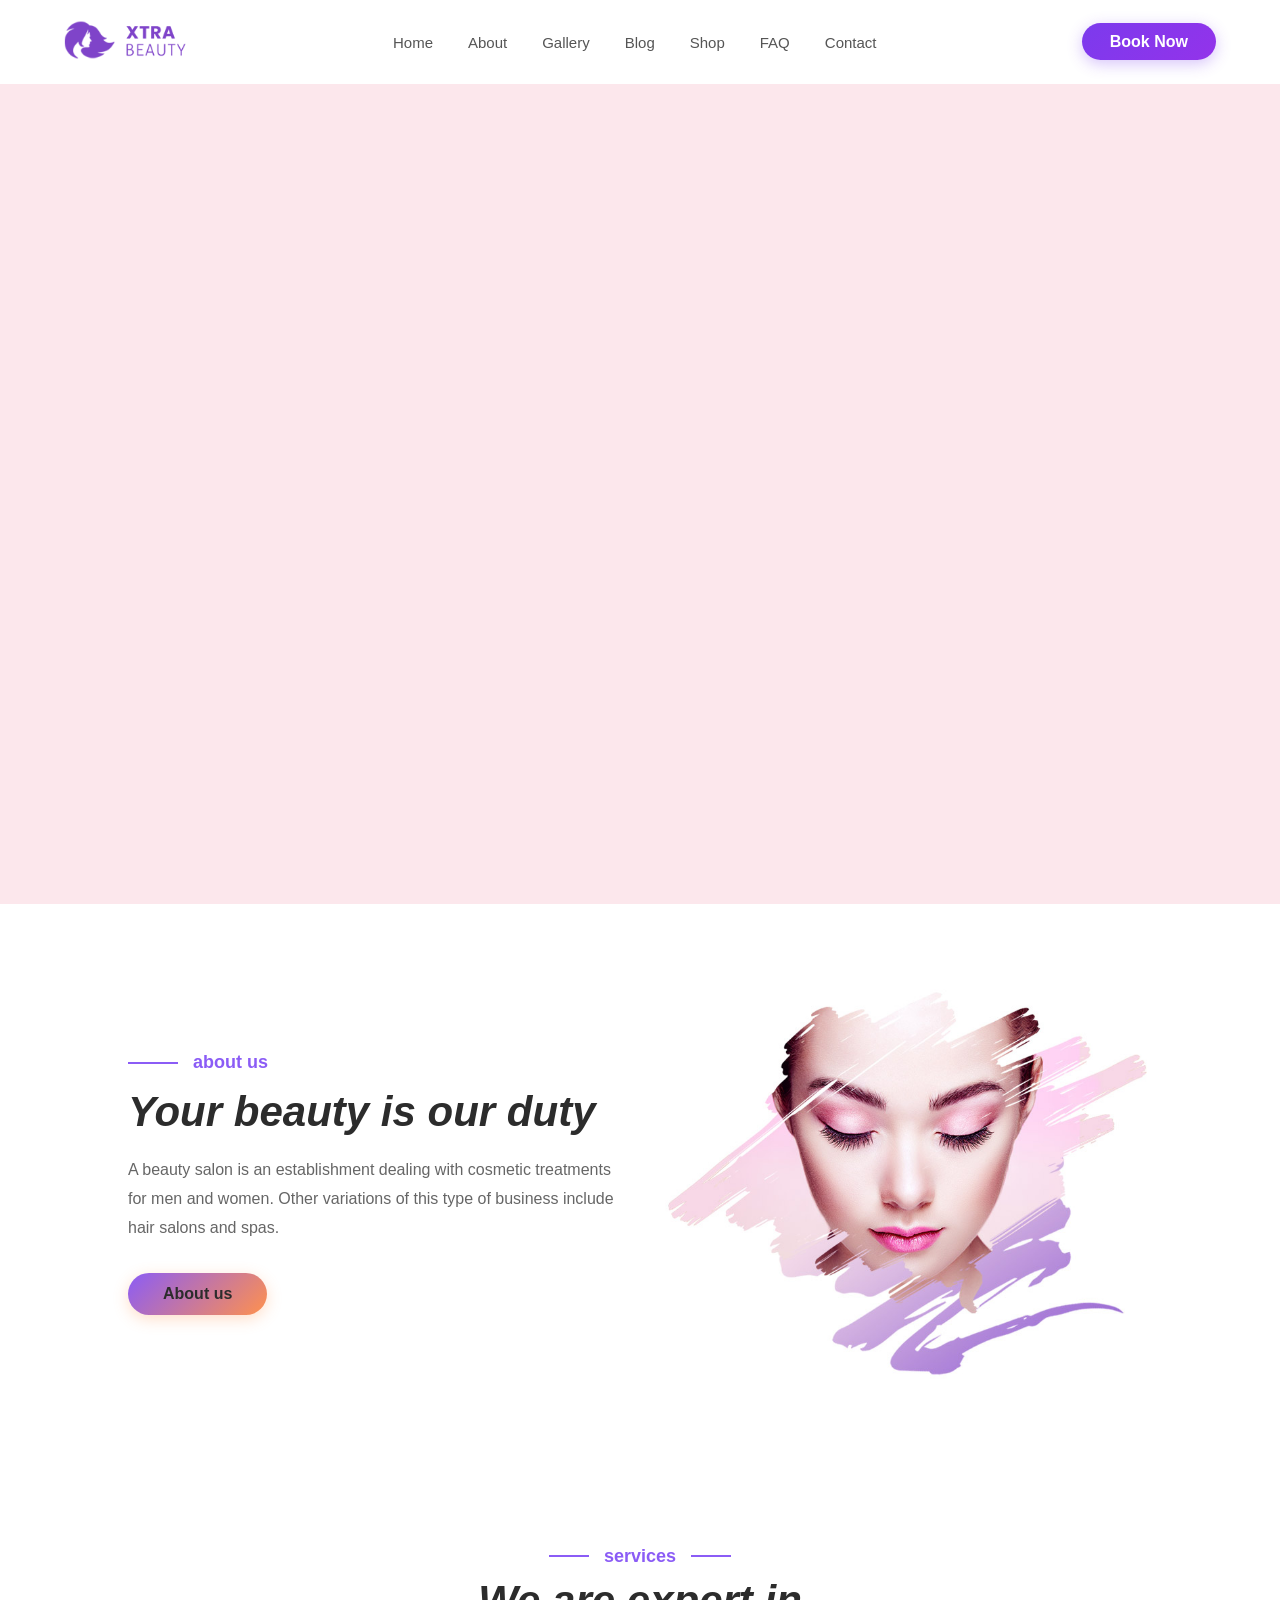
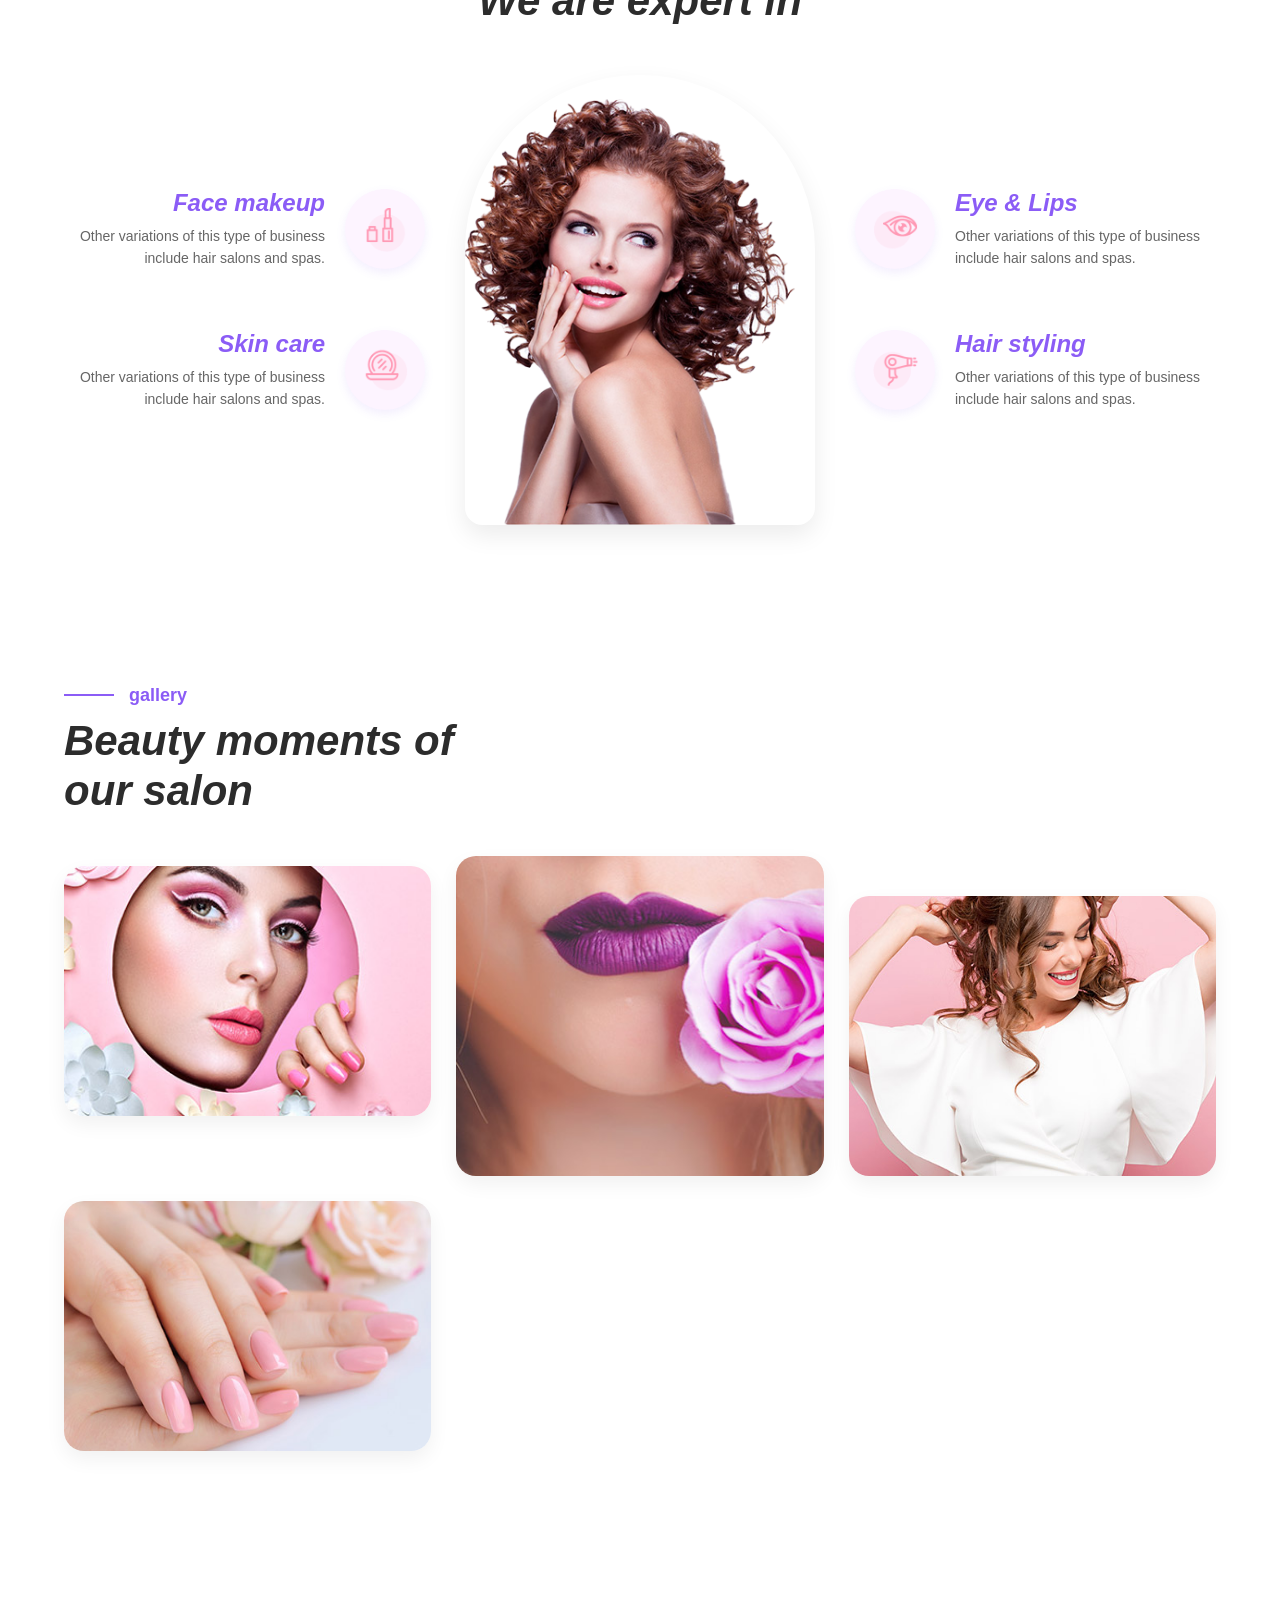
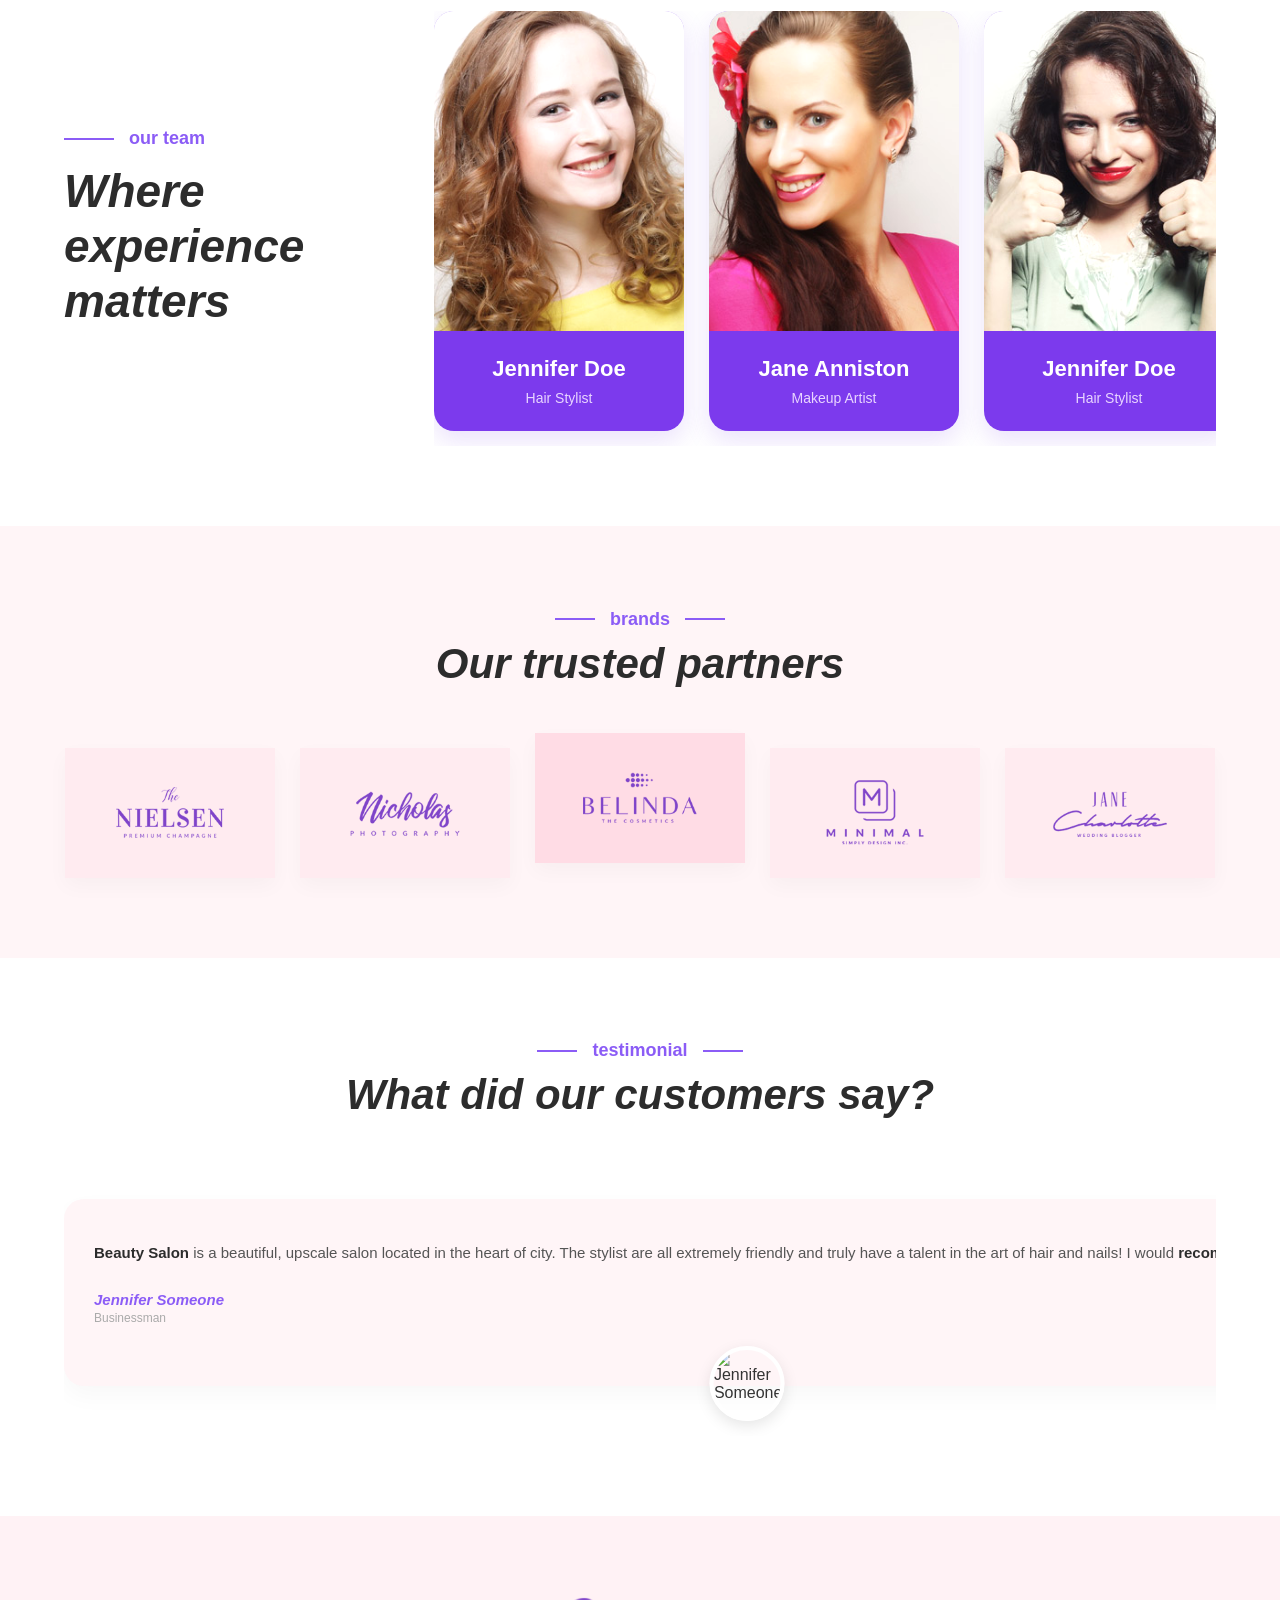
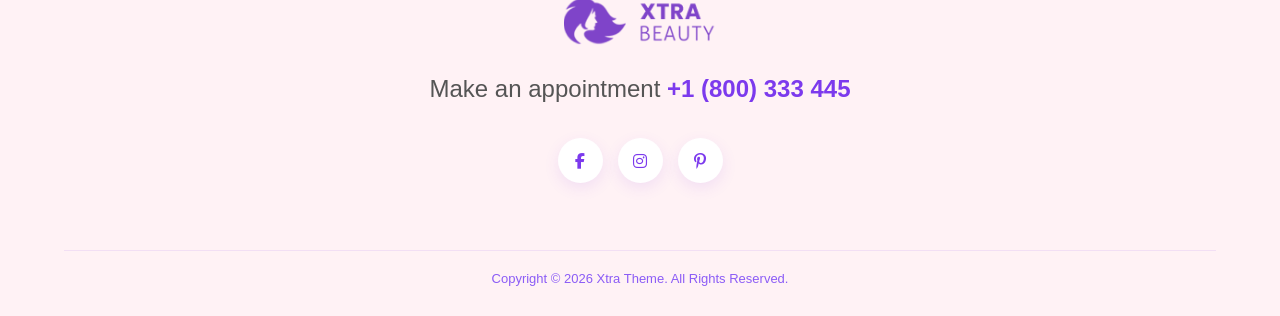
==== commit b17d3b98: "Add files via upload" ====
--- a/index.html
+++ b/index.html
@@ -1,157 +1,350 @@
-<DOCTYPE html>
-<html lang="en" dir="auto">
-    <head> 
-        <meta charset="en"/>
-        <meta name="viewport" content="width= device-width, initial-scale=1.0 "/>
-        <link rel="stylesheet" href="style.css"/>
-        <link rel="stylesheet" href="https://cdnjs.cloudflare.com/ajax/libs/font-awesome/6.5.1/css/all.min.css">
-        <title>YOUR WEDDING PHOTOGRAPHER </title>
-    </head>
-    <body>
-            <nav id="home" class="navbar" >
-                <ul>
-                    <li class="logo-group">
-                        <svg class="logo-icon" viewBox="0 0 100 100" xmlns="http://www.w3.org/2000/svg">
-                            <path d="M50 15 C35 15 30 35 35 50 C25 45 15 50 15 60 C15 75 30 85 50 85 C70 85 85 75 85 60 C85 50 75 45 65 50 C70 35 65 15 50 15 Z" 
-                            fill="currentColor"/>
-                            <rect x="47" y="80" width="6" height="15" fill="currentColor"/>
-                        </svg>
-                        <h3>YOUR WEDDING PHOTOGRAPHER</h3>
-                    </li>
-                    <li class="nav-icons">
-                        <a href="#locationModal"><i class="fa-solid fa-location-dot"></i></a>
-                        <a href="#emailModal"><i class="fa-solid fa-envelope"></i></a>
-                        <a href="#phoneModal"><i class="fa-solid fa-phone"></i></a>
-                    </li>
-                </ul>
-            </nav>
-        <div>
-            <img src="https://www.mosoah.com/wp-content/uploads/2019/11/%D8%A3%D8%AC%D9%85%D9%84-%D8%B5%D9%88%D8%B1-%D8%AF%D8%A8%D9%84-%D8%AE%D8%B7%D9%88%D8%A8%D8%A9-2023.jpg" alt="Hero Image" class="hero-image"/>
-        <p  class="text">YOUR WEDDING PHOTOGRAPHER</p>
-        </div>
-
-<div id="locationModal" class="modal-overlay">
-    <div class="modal-content">
-        <a href="#" class="close-btn">&times;</a>
-        <div class="modal-body text-center">
-            <i class="fa-solid fa-location-dot fa-2x"></i>
-            <h2>Our Location</h2>
-            <p>Cairo, Egypt</p>
-        </div>
+<!DOCTYPE html>
+<html lang="en">
+<head>
+    <meta charset="UTF-8">
+    <meta name="viewport" content="width=device-width, initial-scale=1.0">
+    <title>Lumière Beauty Salon</title>
+    <link rel="stylesheet" href="style.css">
+    <link rel="stylesheet" href="https://cdnjs.cloudflare.com/ajax/libs/font-awesome/6.4.0/css/all.min.css">
+</head>
+<body>
+<header class="header">
+        <div class="logo">
+            <img src="logo.png" alt="XTRA BEAUTY">
+        </div>
+        <nav class="navbar">
+            <a href="#home" >Home</a>
+            <a href="#about">About</a>
+            <a href="#Gallery">Gallery</a>
+            <a href="#">Blog</a>
+            <a href="#">Shop</a>
+            <a href="#">FAQ</a>
+            <a href="#">Contact</a>
+        </nav>
+        <div class="header-btn">
+            <a href="#" class="book-btn">Book Now</a>
+        </div>
+    </header>
+
+  
+    <!-- (Slider) -->
+    <section class="hero-slider-section">
+        
+        <div class="hero-slide slide-1">
+            <div class="hero-image">
+                <img src="https://encrypted-tbn1.gstatic.com/images?q=tbn:ANd9GcQHgaNGwoO8YFh0ersDhxnZG4rMioc65udFAWu7CfOUJ1BogoBi" alt="Model 1">
+            </div>
+            <div class="hero-content">
+                <div class="hero-subtitle">
+                    <span>Create your</span>
+                    <span class="line"></span>
+                </div>
+                <h1>Beauty Styles</h1>
+                <p class="hero-description">with us</p>
+                <div class="hero-action">
+                    <a href="#Gallery" class="appointment-btn">View Our Gallery</a>
+                </div>
+            </div>
+        </div>
+
+    
+        <div class="hero-slide slide-2">
+            <div class="hero-image">
+                <img src="phote.jpg" alt="Model 2">
+            </div>
+            <div class="hero-content">
+                <div class="hero-subtitle">
+                    <span>When</span>
+                    <span class="line"></span>
+                </div>
+                <h1>You Look Good</h1>
+                <p class="hero-description">You Feel Good</p>
+                <div class="hero-action">
+                    <a href="#" class="appointment-btn">Make an Appointment</a>
+                </div>
+            </div>
+        </div>
+
+    </section>
+    <!---about as-->
+    <section class="about-section" id="about">
+        <div class="about-container">
+            <div class="about-text">
+                <div class="about-subtitle">
+                    <span class="line"></span>
+                    <span>about us</span>
+                </div>
+                <h2>Your beauty is our duty</h2>
+                <p>A beauty salon is an establishment dealing with cosmetic treatments for men and women. Other variations of this type of business include hair salons and spas.</p>
+                <a href="about.html" class="about-btn">About us</a>
+            </div>
+            <div class="about-image">
+                <img src="img1.jpg" alt="Beauty Salon Model">
+            </div>
+        </div>
+    </section>
+
+     <!-- Services Section -->
+    <section class="services-section">
+        <div class="services-header">
+            <div class="services-subtitle">
+                <span class="line"></span>
+                <span>services</span>
+                <span class="line"></span>
+            </div>
+            <h2>We are expert in</h2>
+        </div>
+
+        <div class="services-content">
+            <div class="service-side left-side">
+                <div class="service-item">
+                    <div class="service-text">
+                        <h3>Face makeup</h3>
+                        <p>Other variations of this type of business include hair salons and spas.</p>
+                    </div>
+                    <div class="service-icon">
+                        <img src="icon2.png" alt="Face makeup">
+                    </div>
+                </div>
+
+                <div class="service-item">
+                    <div class="service-text">
+                        <h3>Skin care</h3>
+                        <p>Other variations of this type of business include hair salons and spas.</p>
+                    </div>
+                    <div class="service-icon">
+                        <img src="icon3.png" alt="Skin care">
+                    </div>
+                </div>
+            </div>
+
+            
+            <div class="services-center-image">
+                <img src="img2tr.png" alt="Beauty Model">
+            </div>
+
+            
+            <div class="service-side right-side">
+                <div class="service-item">
+                    <div class="service-icon">
+                        <img src="icon4.png" alt="Eye & Lips">
+                    </div>
+                    <div class="service-text">
+                        <h3>Eye & Lips</h3>
+                        <p>Other variations of this type of business include hair salons and spas.</p>
+                    </div>
+                </div>
+
+                <div class="service-item">
+                    <div class="service-icon">
+                        <img src="icon5.png" alt="Hair styling">
+                    </div>
+                    <div class="service-text">
+                        <h3>Hair styling</h3>
+                        <p>Other variations of this type of business include hair salons and spas.</p>
+                    </div>
+                </div>
+            </div>
+        </div>
+    </section>
+
+    <section class="gallery-section" id="Gallery">
+        <div class="gallery-container">
+            <div class="gallery-header">
+                <div class="gallery-subtitle">
+                    <span class="line"></span>
+                    <span>gallery</span>
+                </div>
+                <h2>Beauty moments of our salon</h2>
+            </div>
+
+            
+            <div class="gallery-grid">
+                <div class="gallery-item item-1">
+                    <img src="img3.jpg" alt="Beauty moment 1">
+                </div>
+                <div class="gallery-item item-2">
+                    <img src="img4.jpg" alt="Beauty moment 2">
+                </div>
+                <div class="gallery-item item-3">
+                    <img src="img5.jpg" alt="Beauty moment 3">
+                </div>
+                <div class="gallery-item item-4">
+                    <img src="img6.jpg" alt="Beauty moment 4">
+                </div>
+            </div>
+        </div>
+    </section>
+
+<!---our team-->
+    <section class="team-section">
+        <div class="team-container">
+            <div class="team-header">
+                <div class="team-subtitle">
+                    <span class="line"></span>
+                    <span>our team</span>
+                </div>
+                <h2>Where experience matters</h2>
+            </div>
+
+            
+            <div class="team-grid">
+               
+                <div class="team-card">
+                    <div class="team-img-box">
+                        <img src="tm1.jpg" alt="Jennifer Doe">
+                    </div>
+                    <div class="team-info">
+                        <h3>Jennifer Doe</h3>
+                        <p>Hair Stylist</p>
+                    </div>
+                </div>
+
+               
+                <div class="team-card">
+                    <div class="team-img-box">
+                        <img src="tm2.jpg" alt="Jane Anniston">
+                    </div>
+                    <div class="team-info">
+                        <h3>Jane Anniston</h3>
+                        <p>Makeup Artist</p>
+                    </div>
+                </div>
+
+          
+                <div class="team-card">
+                    <div class="team-img-box">
+                        <img src="tm3.jpg" alt="Jennifer Doe">
+                    </div>
+                    <div class="team-info">
+                        <h3>Jennifer Doe</h3>
+                        <p>Hair Stylist</p>
+                    </div>
+                </div>
+            </div>
+        </div>
+    </section>
+
+    <section class="brands-section">
+        <div class="brands-header">
+            <div class="brands-subtitle">
+                <span class="line"></span>
+                <span>brands</span>
+                <span class="line"></span>
+            </div>
+            <h2>Our trusted partners</h2>
+        </div>
+
+        <!--brands-->
+        <div class="brands-grid">
+            
+            <div class="brand-card">
+                <img src="logo1.png" alt="Jane Charlotte">
+            </div>
+
+            
+            <div class="brand-card">
+                <img src="logo2.png" alt="Minimal">
+            </div>
+
+            
+            <div class="brand-card center-card">
+                <img src="logo3.png" alt="Nicholas Photography">
+            </div>
+
+           
+            <div class="brand-card">
+                <img src="logo4.png" alt="Belinda">
+            </div>
+
+            
+            <div class="brand-card">
+                <img src="logo5.png" alt="The Nielsen">
+            </div>
+        </div>
+    </section>
+
+        <!--testimonial-->
+        <section class="testimonial-section">
+    <div class="testimonial-header">
+        <div class="testimonial-subtitle">
+            <span class="line"></span>
+            <span>testimonial</span>
+            <span class="line"></span>
+        </div>
+        <h2>What did our customers say?</h2>
     </div>
-</div>
-<div id="emailModal" class="modal-overlay">
-    <div class="modal-content">
-        <a href="#" class="close-btn">&times;</a>
-        <div class="modal-body">
-            <h2>Contact Us</h2>
-            <p>Fill out the form or send a direct email to: info@site123.com</p>
-            <form>
-                <div class="modal-row">
-                    <div class="modal-group">
-                        <label>Full Name</label>
-                        <input type="text" placeholder="Full Name">
-                    </div>
-                    <div class="modal-group">
-                        <label>Email address</label>
-                        <input type="email" placeholder="Email address">
-                    </div>
-                </div>
-                <div class="modal-group">
-                    <label>Description</label>
-                    <textarea rows="4" placeholder="Description"></textarea>
-                </div>
-                <button type="submit" class="send-btn">SEND</button>
-            </form>
+
+    <div class="testimonial-grid">
+    
+        <div class="testimonial-card">
+            <div class="testimonial-content">
+                <p><strong>Beauty Salon</strong> is a beautiful, upscale salon located in the heart of city. The stylist are all extremely friendly and truly have a talent in the art of hair and nails! I would <strong>recommend</strong> this salon to anyone</p>
+                <div class="customer-info">
+                    <h4>Jennifer Someone</h4>
+                    <span>Businessman</span>
+                </div>
+            </div>
+            <div class="customer-avatar">
+                <img src="https://images.unsplash.com/photo-1544005313-94ddf0286df2?auto=format&fit=crop&w=200&q=80" alt="Jennifer Someone">
+            </div>
+        </div>
+
+    
+        <div class="testimonial-card">
+            <div class="testimonial-content">
+                <p>Beauty Salon is a very nice addition to the city. It has a <strong>great atmosphere</strong> for clients. It is convenient for shoppers and very relaxing. What a great salon for first rate service.</p>
+                <div class="customer-info">
+                    <h4>Amanda Harison</h4>
+                    <span>Businessman</span>
+                </div>
+            </div>
+            <div class="customer-avatar">
+                <img src="https://images.unsplash.com/photo-1534528741775-53994a69daeb?auto=format&fit=crop&w=200&q=80" alt="Amanda Harison">
+            </div>
+        </div>
+
+        
+        <div class="testimonial-card">
+            <div class="testimonial-content">
+                <p>I completely <strong>recommend</strong> this salon to everyone! They have the best customer service and their work is phenomenal! they pay close attention to detail and their prices are great, <strong>Thank you</strong>.</p>
+                <div class="customer-info">
+                    <h4>Sarah Hernandez</h4>
+                    <span>Businessman</span>
+                </div>
+            </div>
+            <div class="customer-avatar">
+                <img src="https://images.unsplash.com/photo-1517841905240-472988babdf9?auto=format&fit=crop&w=200&q=80" alt="Sarah Hernandez">
+            </div>
         </div>
     </div>
-</div>
-
-<div id="phoneModal" class="modal-overlay">
-    <div class="modal-content">
-        <a href="#" class="close-btn">&times;</a>
-        <div class="modal-body text-center">
-            <i class="fa-solid fa-phone fa-2x"></i>
-            <h2>+1-123456789</h2>
-        </div>
-    </div>
-</div>
-        <form class="form" action="#" method="post">
-            <input type="text" id="name" name="name" placeholder="Name" required><br><br>
-            <input type="tel" id="phone" name="phone" placeholder="Phone number" required><br><br>
-            <input type="email" id="email" name="email" placeholder="Email" required><br><br>
-            <textarea type="text" id="message" name="message" rows="4" cols="50" placeholder="Message" required></textarea><br><br>
-            <input type="submit" value="CONTACT US">
-        </form>
-
-    <p id="pricing" class="title">pricing</p>
-    <section class="pricing">
-        <div class="pricing-card">
-            <h3>Basic Package</h3>
-            <p class="price">$500</p>
-            <ul>
-                <li>1 Photographer</li>
-                <li>8 hours of event coverage</li>
-                <li>Edited digital photos</li>
-                <li>Access to online gallery</li>
-            </ul>
-            <a href="form.html">
-            <button class="pricing-button">GET IN TOUCH</button>
-            </a>
-        </div>
-        <div class="pricing-card">
-            <h3>Advanced</h3>
-            <p class="price">$1000</p>
-            <ul>
-                <li>2 Photographers</li>
-                <li>10 hours of event coverage</li>
-                <li>Edited digital photos</li>
-                <li>Access to online gallery</li>
-                <li>Free engagement session</li>
-            </ul>
-            <a href="form.html">
-            <button class="pricing-button">GET IN TOUCH</button>
-            </a>
-        </div>
+</section>
+   
+
+    <!-- Footer -->
+    <footer class="footer-section">
+        <div class="footer-container">
+            
+            <div class="footer-logo">
+                <img src="logo.png" alt="XTRA BEAUTY">
+            </div>
+
+            <div class="footer-contact">
+                <p>Make an appointment <span>+1 (800) 333 445</span></p>
+            </div>
+
+           
+            <div class="footer-socials">
+                <a href="#" class="social-icon"><i class="fa-brands fa-facebook-f"></i></a>
+                <a href="#" class="social-icon"><i class="fa-brands fa-instagram"></i></a>
+                <a href="#" class="social-icon"><i class="fa-brands fa-pinterest-p"></i></a>
+            </div>
+        </div>
+
         
-        <div class="pricing-card">
-            <h3>Premium </h3>
-            <p class="price">$1500</p>
-            <ul>
-                <li>2 Photographers</li>
-                <li>12 hours of event coverage</li>
-                <li>Edited digital photos</li>
-                <li>1h video delivered on DVD</li>
-                <li>Access to online gallery</li>
-                <li>Free engagement session</li>
-            </ul>
-            <a href="form.html">
-            <button class="pricing-button">GET IN TOUCH</button>
-            </a>
-        </div>
-    </section>
-    <div>
-    <h2 id = "contact" class="contact">CONTACT</h2>
-    <p class="contact-text">New York, NY, USA</p>
-    <div>
-        <form>
-            <input type="text" id="name" name="name" placeholder="Name" required ><br><br>
-            <input type="tel" id="phone" name="phone" placeholder="Phone number" required><br><br>
-            <input type="email" id="email" name="email" placeholder="Email" required><br><br>
-            <textarea id="message" name="message" rows="4" cols="50" placeholder="Message" required></textarea><br><br>
-            <input type="submit" value="CONTACT US">
-        </form>
-    </div>
-    </div>
-    <footer>
-        <div>
-            <a href="#home">Home</a>
-            <a href="#pricing">pricing</a>
-            <a href="#contact">Contact</a>
-        </div>
-        <p class="footer-text">YOUR WEDDING PHOTOGRAPHER</p>
-        <p>&copy; 2024 Your Wedding Photographer. All rights reserved.</p>
-
+        <div class="footer-bottom">
+            <p>Copyright © 2026 Xtra Theme. All Rights Reserved.</p>
+        </div>
     </footer>
-    </body>
+</body>
 </html>
--- a/style.css
+++ b/style.css
@@ -6,564 +6,894 @@
 }
 
 body {
-    background-color: #e9e7ee;
+    background-color: #fff;
     color: #333;
-    line-height: 1.6;
-}
-
-
-nav {
-    position:absolute ;
+}
+
+
+.header {
+    display: flex;
+    align-items: center;
+    justify-content: space-between;
+    padding: 20px 5%;
+    background-color: #fff;
+    position: sticky;
+    top: 0;
+    z-index: 1000;
+}
+
+.logo img {
+    height: 40px;
+    object-fit: contain;
+}
+
+.navbar {
+    display: flex;
+    gap: 35px;
+}
+
+.navbar a {
+    text-decoration: none;
+    color: #555;
+    font-size: 15px;
+    font-weight: 500;
+    position: relative;
+    transition: color 0.3s ease;
+}
+
+.navbar a:hover, 
+.navbar a.active {
+    color: #6b3fa0; 
+}
+
+
+.navbar a .dot {
+    position: absolute;
+    top: -8px;
+    left: 50%;
+    transform: translateX(-50%);
+    width: 5px;
+    height: 5px;
+    background-color: #f472b6;
+    border-radius: 50%;
+    display: none;
+}
+
+.navbar a.active .dot {
+    display: block;
+}
+
+.book-btn {
+    background: linear-gradient(135deg, #7c3aed 0%, #9333ea 100%);
+    color: #fff;
+    padding: 10px 28px;
+    border-radius: 30px;
+    text-decoration: none;
+    font-weight: 600;
+    box-shadow: 0 4px 15px rgba(124, 58, 237, 0.3);
+    transition: opacity 0.3s ease;
+}
+
+.book-btn:hover {
+    opacity: 0.9;
+}
+.hero-slider-section {
+    position: relative;
+    width: 100%;
+    height: calc(100vh - 80px);
+    overflow: hidden;
+    background-color: #fce7ec; 
+}
+
+
+.hero-slide {
+    position: absolute;
     top: 0;
     left: 0;
     width: 100%;
-    color: #fff;
-    padding: 15px 30px;
-    z-index: 1000;
-}
-
-
-nav h3 {
-    font-size: 1.1rem;
-    letter-spacing: 1px;
-}
-
-nav ul li a {
-    color: #fff;
+    height: 100%;
+    display: flex;
+    align-items: center;
+    justify-content: space-between;
+    padding: 0 5%;
+    opacity: 0;
+    animation: fadeAnimation 10s infinite;
+    animation-timing-function: ease-in-out;
+    pointer-events: none;
+}
+
+
+.slide-1 {
+    flex-direction: row-reverse;
+    animation-delay: 0s;
+}
+
+
+.slide-2 {
+    flex-direction: row;
+    animation-delay: 5s;
+}
+
+
+@keyframes fadeAnimation {
+   0% { opacity: 0; pointer-events: none; }
+    15% { opacity: 1; pointer-events: auto; } 
+    40% { opacity: 1; pointer-events: auto; } 
+    55% { opacity: 0; pointer-events: none; }
+    100% { opacity: 0; pointer-events: none; }
+}
+
+
+.hero-image {
+    flex: 1;
+    display: flex;
+    justify-content: center;
+}
+
+.hero-image img {
+    width: 100%;
+    max-width: 550px;
+    height: auto;
+    object-fit: cover;
+}
+
+
+.hero-content {
+    flex: 1;
+    max-width: 600px;
+}
+
+.slide-2 .hero-content {
+    text-align: right;
+}
+
+.slide-2 .hero-subtitle {
+    justify-content: flex-end;
+}
+
+.hero-subtitle {
+    display: flex;
+    align-items: center;
+    gap: 15px;
+    color: #6b3fa0; 
+    font-size: 32px;
+    font-style: italic;
+    font-weight: 400;
+    margin-bottom: 5px;
+}
+
+.hero-subtitle .line {
+    width: 50px;
+    height: 2px;
+    background-color: #6b3fa0;
+}
+
+.hero-slide h1 {
+    font-size: 68px;
+    color: #6b3fa0;
+    font-style: italic;
+    font-weight: 700;
+    line-height: 1.1;
+    margin-bottom: 5px;
+}
+
+.hero-description {
+    font-size: 60px;
+    color: #6b3fa0;
+    font-style: italic;
+    font-weight: 700;
+    line-height: 1.1;
+    margin-bottom: 40px;
+}
+
+
+.appointment-btn {
+    display: inline-block;
+    background-color: #fff;
+    color: #6b3fa0;
+    padding: 15px 35px;
+    border-radius: 50px;
     text-decoration: none;
-    margin-left: 20px;
-    font-size: 0.9rem;
-    transition: color 0.3s;
-}
-
-nav ul li a:hover {
-    color: #a39bc2;
-}
-nav ul {
-    list-style: none;
-    display: flex;
+    font-weight: 600;
+    font-size: 16px;
+    box-shadow: 0 10px 25px rgba(107, 63, 160, 0.15);
+    border: 1px solid #f3e8ff;
+}
+/*about*/
+.about-section {
+    padding: 80px 10%;
+    display: flex;
+    align-items: center;
+    justify-content: center;
+}
+
+.about-container {
+    display: flex;
+    align-items: center;
     justify-content: space-between;
-    align-items: center;
-}
-
-.logo-group {
-    display: flex;
-    align-items: center;
-    gap: 12px;
-}
-
-.logo-group h3 {
-    font-size: 1.2rem;
+    gap: 50px;
+    max-width: 1200px;
+    width: 100%;
+}
+
+
+.about-text {
+    flex: 1;
+}
+
+.about-subtitle {
+    display: flex;
+    align-items: center;
+    gap: 15px;
+    color: #8b5cf6; 
+    font-size: 18px;
+    font-weight: 600;
+    text-transform: lowercase;
+    margin-bottom: 15px;
+}
+
+.about-subtitle .line {
+    width: 50px;
+    height: 2px;
+    background-color: #8b5cf6;
+}
+
+.about-text h2 {
+    font-size: 42px;
+    color: #2c2c2c;
+    margin-bottom: 20px;
+    font-style: italic;
+    font-weight: 700;
+}
+
+.about-text p {
+    font-size: 16px;
+    color: #666;
+    line-height: 1.8;
+    margin-bottom: 30px;
+}
+
+
+.about-btn {
+    display: inline-block;
+    background: linear-gradient(135deg,#8b5cf6 0%, #ff914d 100%); 
+    color: #2c2c2c;
+    padding: 12px 35px;
+    border-radius: 30px;
+    text-decoration: none;
     font-weight: bold;
-    color: #fff;
-    letter-spacing: 1px;
-}
-
-.logo-icon {
-    width: 28px;
-    height: 28px;
-    color: #fff;
-}
-
-.nav-icons {
-    display: flex;
-    align-items: center;
-    gap: 20px;
-}
-
-.nav-icons a {
-    color: #fff;
-    font-size: 1.1rem;
-    transition: color 0.3s;
-}
-
-.nav-icons a:hover {
-    color: #a39bc2;
-}
-.logo-link {
-    text-decoration: none;
-    color: inherit;
-    display: inline-block;
-    transition: opacity 0.15s ease;
-}
-
-.logo-link:active {
-    opacity: 0.3;
-}
-
-.hero-image {
-    width: 100%;
-    height: 100vh;
+    box-shadow: 0 4px 15px rgba(255, 145, 77, 0.3);
+    transition: 0.3s;
+}
+
+.about-btn:hover {
+    transform: translateY(-3px);
+    box-shadow: 0 6px 20px rgba(255, 145, 77, 0.4);
+}
+
+
+.about-image {
+    flex: 1;
+    display: flex;
+    justify-content: center;
+}
+
+.about-image img {
+    max-width: 100%;
+    height: auto;
+    border-radius: 20px;
+    
+}
+
+.gallery-section {
+    padding: 80px 5%;
+}
+
+.gallery-container {
+    max-width: 1200px;
+    margin: 0 auto;
+    display: flex;
+    flex-direction: column;
+    gap: 40px;
+}
+
+/*gallery*/
+.gallery-header {
+    max-width: 450px;
+}
+
+.gallery-subtitle {
+    display: flex;
+    align-items: center;
+    gap: 15px;
+    color: #8b5cf6;
+    font-size: 18px;
+    font-weight: 600;
+    text-transform: lowercase;
+    margin-bottom: 10px;
+}
+
+.gallery-subtitle .line {
+    width: 50px;
+    height: 2px;
+    background-color: #8b5cf6;
+}
+
+.gallery-header h2 {
+    font-size: 42px;
+    color: #2c2c2c;
+    font-style: italic;
+    font-weight: 700;
+    line-height: 1.2;
+}
+
+
+.gallery-grid {
+    display: grid;
+    grid-template-columns: repeat(3, 1fr);
+    gap: 25px;
+    align-items: center;
+}
+
+.gallery-item {
+    border-radius: 20px;
+    overflow: hidden;
+    box-shadow: 0 8px 20px rgba(0, 0, 0, 0.06);
+    transition: transform 0.3s ease;
+}
+
+.gallery-item:hover {
+    transform: translateY(-20px);
+}
+
+.gallery-item img {
+    width: 100%;
+    height: 100%;
     object-fit: cover;
-    filter: brightness(0.7);
-}
-
-.text {
+    display: block;
+}
+
+
+.item-1 {
+    height: 250px;
+    margin-top: -50px;
+}
+
+.item-2 {
+    height: 320px;
+}
+
+.item-3 {
+    height: 280px;
+    margin-bottom: -40px;
+}
+
+.item-4 {
+    height: 250px;
+}
+
+.team-section {
+    padding: 80px 5%;
+}
+
+.team-container {
+    max-width: 1300px;
+    margin: 0 auto;
+    display: flex;
+    align-items: center;
+    justify-content: space-between;
+    gap: 50px;
+}
+
+
+.team-header {
+    flex: 0 0 320px;
+}
+
+.team-subtitle {
+    display: flex;
+    align-items: center;
+    gap: 15px;
+    color: #8b5cf6;
+    font-size: 18px;
+    font-weight: 600;
+    text-transform: lowercase;
+    margin-bottom: 15px;
+}
+
+.team-subtitle .line {
+    width: 50px;
+    height: 2px;
+    background-color: #8b5cf6;
+}
+
+.team-header h2 {
+    font-size: 46px;
+    color: #2c2c2c;
+    font-style: italic;
+    font-weight: 700;
+    line-height: 1.2;
+}
+.gallery-item::before {
+    content: "";
     position: absolute;
-    top: 20%;
-    left: 50%;
-    transform: translate(-50%, -50%);
-    color: #fff;
-    font-size: 3rem;
-    font-weight: bold;
-    text-align: center;
-    letter-spacing: 2px;
-    text-shadow: 2px 2px 8px rgba(0, 0, 0, 0.6);
-    width: 100%;
-}
-
-
-.form {
-    position: absolute;
-    top: 62%;
-    left: 50%;
-    transform: translate(-50%, -50%);
-    background: rgba(255, 255, 255, 0.95);
-    padding: 20px 30px;
-    border-radius: 8px;
-    box-shadow: 0 10px 25px rgba(0, 0, 0, 0.3);
-    width: 100%;
-    max-width: 400px;
-    display: flex;
-    flex-direction: column;
-}
-
-.form input[type="text"],
-.form input[type="tel"],
-.form input[type="email"],
-.form textarea {
-    width: 100%;
-    padding: 12px;
-    font-size: 1rem;
-    border: 1px solid #ccc;
-    border-radius: 4px;
-    outline: none;
-    background: #fff;
-    margin: 0 0 12px 0;   
-}
-
-.form br {
-    display: none;   
-}
-
-.form input::placeholder,
-.form textarea::placeholder {
-    color: #999;
-    font-size: 1rem;
-}
-
-.form input[type="submit"] {
-    width: 100%;
-    background-color: #8b81b6;
-    color: #fff;
-    border: none;
-    padding: 12px;
-    font-size: 1rem;
-    border-radius: 4px;
-    cursor: pointer;
-    transition: background 0.3s;
-}
-
-.form input[type="submit"]:hover {
-    background-color: #72689e;
-}
-/* ============ Pricing Title ============ */
-
-.title {
-text-align: center;
-text-transform: uppercase;
-font-size: 30px;
-font-weight: 700;
-color: #2b2b2b;
-letter-spacing: 2px;
-margin: 60px  40px;
-margin-bottom: 90px;
-}
-
-
-.price {
-    position: absolute;
-    top: -45px;
-    left: 50%;
-    padding-bottom:20px;
-    transform: translateX(-50%);
-    width: 100px;
-    height: 100px;
-    border-radius: 50%;      
-    background-color: #8779b8;  
-    color: #d3d0d0!important;               
-    font-size: 6px;
-    font-weight: 500;
-    display: flex;
-    align-items: center;
-    justify-content: center;
-    margin: 0;
-}
-.pricing-card h3 {
-    margin-top: 20px;   
-}
-.pricing {
-display: flex;
-flex-wrap: wrap;
-justify-content: center;
-align-items: flex-start;
-gap: 40px;
-max-width: 1100px;
-margin: 0 auto 80px;
-padding: 0 20px;
-}
-
-.pricing-card {
-background: #ffffff;
-width: 320px;
-max-width: 400px;
-border-radius: 10px;
-text-align: center;
-padding: 40px 25px 40px;
-box-shadow: 0 10px 15px rgba(0,0,0,0.06);
-position: relative;
-padding-top: 40px; 
-}
-
-.pricing-card h3 {
-font-size: 20px;
-font-weight: 700;
-color: #222;
-margin-bottom: 10px;
-}
-
-.pricing-card p {
-font-size: 20px;
-font-weight: 700;
-color: #8779b8;
-margin-bottom: 20px;
-}
-
-.pricing-card ul {
-border-top: 2px solid #eee;
-padding-top: 20px;
-padding-bottom: 30px;
-}
-
-.pricing-card ul li {
-    color: #666;
-    font-size: 14px;
-    padding: 6px 0;
-}
-
-.pricing-button {
-    background: #8779b8;
-    color: #fff;
-    border: none;
-    padding: 14px 0;
-    width: 260px;
-    font-size: 13px;
-    font-weight: 700;
-    letter-spacing: 1px;
-    border-radius: 3px;
-    cursor: pointer;
-    margin-top: -15px;
-}
-
-.pricing-button:hover {
-    background: #776aa8;
-}
-
-/* ============ Contact Section ============ */
-#contact {
-    text-align: center;
-    font-size: 2.2rem;
-    color: #222;
-    margin-top: 60px;
-    margin-bottom: 10px;
-    font-weight: 500;
-}
-.contact-text {
-    text-align: center;
-    color: #555;
-    font-size: 1rem;
-    margin-bottom: 40px;
-}
-
-#contact + .contact-text + div {
-    display: flex;
-    flex-direction: column;
-    align-items: center;
-    max-width: 950px;
-    margin: 0 auto 80px auto;
-    padding: 0 20px;
-}
-
-
-#contact + .contact-text + div input[type="text"],
-#contact + .contact-text + div input[type="tel"],
-#contact + .contact-text + div input[type="email"],
-#contact + .contact-text + div textarea {
-    width: 100%;
-    padding: 15px;
-    border: 1px solid #dcdcdc;
-    border-radius: 4px;
-    font-size: 0.95rem;
-    outline: none;
-    background-color: #fff;
-    color: #333;
-    margin-bottom: 15px; 
-    transition: border-color 0.3s ease;
-}
-
-
-#contact + .contact-text + div br {
-    display: none;
-}
-
-
-#contact + .contact-text + div input:focus,
-#contact + .contact-text + div textarea:focus {
-    border-color: #8779b8;
-}
-
-
-#contact + .contact-text + div input[type="submit"] {
-    background-color: #8779b8;
-    color: #fff;
-    border: none;
-    padding: 15px;
-    font-size: 1rem;
-    font-weight: bold;
-    border-radius: 4px;
-    cursor: pointer;
-    width: 100%;
-    transition: background 0.3s ease;
-    margin-bottom: 0;
-}
-
-#contact + .contact-text + div input[type="submit"]:hover {
-    background-color: #72689e;
-}
-
-
-
-
-.form-group select {
-    width: 100%;
-    padding: 12px 15px;
-    border: 1px solid #dcdcdc;
-    border-radius: 4px;
-    font-size: 0.95rem;
-    outline: none;
-    background-color: #fff;
-    color: #333;
-    height: 48px;
-}
-
-
-.form-group-submit {
-    width: 100%;
-    margin-top: 20px;
-}
-
-#saveBtn {
-    background-color: #8779b8;
-    color: #fff;
-    border: none;
-    padding: 15px;
-    font-size: 1rem;
-    font-weight: bold;
-    border-radius: 4px;
-    cursor: pointer;
-    width: 100%;
-    transition: background 0.3s ease;
-}
-
-#saveBtn:hover {
-    background-color: #72689e;
-}
-
-
-
-.modal-overlay {
-    position: fixed;
     top: 0;
     left: 0;
     width: 100%;
     height: 100%;
-    background-color: rgba(0, 0, 0, 0.85);
-    z-index: 1000;
-    display: flex;
+    background-color: rgba(107, 63, 160, 0.7); 
+    opacity: 0;
+    transition: opacity 0.3s ease;
+    z-index: 1;
+}
+
+
+.gallery-item::after {
+    content: "View gallery";
+    position: absolute;
+    bottom: 20px;
+    right: 20px;
+    background-color: #fff;
+    color: #6b3fa0;
+    padding: 10px 20px;
+    border-radius: 12px;
+    font-weight: 600;
+    font-size: 14px;
+    box-shadow: 0 5px 15px rgba(0,0,0,0.1);
+    opacity: 0;
+    transform: translateY(15px);
+    transition: all 0.3s ease;
+    z-index: 2;
+}
+
+
+.gallery-item:hover::before {
+    opacity: 1;
+}
+
+.gallery-item:hover::after {
+    opacity: 1;
+    transform: translateY(0);
+}
+
+.gallery-item:hover img {
+    transform: scale(1.05);
+}
+
+/* team*/
+.team-grid {
+    display: flex;
+    gap: 25px;
+    flex: 1;
+    overflow-x: auto;
+    padding-bottom: 15px;
+}
+
+
+.team-card {
+    background-color: #7c3aed; 
+    border-radius: 20px;
+    overflow: hidden;
+    box-shadow: 0 10px 25px rgba(124, 58, 237, 0.15);
+    flex: 1;
+    min-width: 250px;
+    text-align: center;
+    transition: transform 0.3s ease;
+}
+
+.team-card:hover {
+    transform: translateY(-8px);
+}
+
+.team-img-box {
+    width: 100%;
+    height: 320px;
+    background-color: #fff; 
+    position: relative;
+}
+
+.team-img-box img {
+    width: 100%;
+    height: 100%;
+    object-fit: cover;
+    filter: brightness(1.05) contrast(1.02);
+}
+
+
+.team-info {
+    padding: 25px 15px;
+    color: #fff;
+}
+
+.team-info h3 {
+    font-size: 22px;
+    margin-bottom: 8px;
+    font-weight: 600;
+}
+
+.team-info p {
+    font-size: 14px;
+    color: #e9d5ff;
+}
+/* Services Section */
+.services-section {
+    padding: 80px 5%;
+    text-align: center;
+}
+
+.services-header {
+    margin-bottom: 50px;
+}
+
+.services-subtitle {
+    display: inline-flex;
+    align-items: center;
+    gap: 15px;
+    color: #8b5cf6;
+    font-size: 18px;
+    font-weight: 600;
+    text-transform: lowercase;
+    margin-bottom: 10px;
+}
+
+.services-subtitle .line {
+    width: 40px;
+    height: 2px;
+    background-color: #8b5cf6;
+}
+
+.services-header h2 {
+    font-size: 42px;
+    color: #2c2c2c;
+    font-style: italic;
+    font-weight: 700;
+}
+
+
+.services-content {
+    display: flex;
+    align-items: center;
     justify-content: center;
-    align-items: center;
-    opacity: 0;
-    visibility: hidden;
-    transition: opacity 0.4s ease, visibility 0.4s ease;
-}
-
-
-.modal-content {
-    background-color: #1a1a1a;
+    gap: 40px;
+    max-width: 1200px;
+    margin: 0 auto;
+}
+
+.service-side {
+    flex: 1;
+    display: flex;
+    flex-direction: column;
+    gap: 60px; 
+}
+
+.service-item {
+    display: flex;
+    align-items: center;
+    gap: 20px;
+}
+
+
+.left-side .service-item {
+    text-align: right;
+    justify-content: flex-end;
+}
+
+.right-side .service-item {
+    text-align: left;
+    justify-content: flex-start;
+}
+
+.service-text h3 {
+    font-size: 24px;
+    color: #8b5cf6;
+    font-style: italic;
+    margin-bottom: 8px;
+}
+
+.service-text p {
+    font-size: 14px;
+    color: #666;
+    line-height: 1.6;
+}
+
+.service-icon {
+    min-width: 80px;
+    height: 80px;
+    background-color: #fdf4ff;
+    border-radius: 50%;
+    display: flex;
+    align-items: center;
+    justify-content: center;
+    box-shadow: 0 4px 10px rgba(139, 92, 246, 0.1);
+}
+
+.service-icon img {
+    width: 45px;
+    height: 45px;
+    object-fit: contain;
+}
+
+.services-center-image {
+    flex: 0 0 350px;
+    display: flex;
+    justify-content: center;
+}
+
+.services-center-image img {
+    width: 100%;
+    max-width: 350px;
+    height: 450px;
+    object-fit: cover;
+    border-radius: 200px 200px 20px 20px;
+    box-shadow: 0 10px 25px rgba(0,0,0,0.08);
+}
+
+.testimonial-section {
+    padding: 80px 5%;
+    text-align: center;
+    background-color: #fff;
+}
+
+.testimonial-header {
+    margin-bottom: 60px;
+}
+
+.testimonial-subtitle {
+    display: inline-flex;
+    align-items: center;
+    gap: 15px;
+    color: #8b5cf6;
+    font-size: 18px;
+    font-weight: 600;
+    text-transform: lowercase;
+    margin-bottom: 10px;
+}
+
+.testimonial-subtitle .line {
+    width: 40px;
+    height: 2px;
+    background-color: #8b5cf6;
+}
+
+.testimonial-header h2 {
+    font-size: 42px;
+    color: #2c2c2c;
+    font-style: italic;
+    font-weight: 700;
+}
+
+/*brands*/
+
+.brands-section {
+    padding: 80px 5%;
+    text-align: center;
+    background-color: #fff5f7; 
+}
+
+.brands-header {
+    margin-bottom: 60px;
+}
+
+.brands-subtitle {
+    display: inline-flex;
+    align-items: center;
+    gap: 15px;
+    color: #8b5cf6;
+    font-size: 18px;
+    font-weight: 600;
+    text-transform: lowercase;
+    margin-bottom: 10px;
+}
+
+.brands-subtitle .line {
+    width: 40px;
+    height: 2px;
+    background-color: #8b5cf6;
+}
+
+.brands-header h2 {
+    font-size: 42px;
+    color: #2c2c2c;
+    font-style: italic;
+    font-weight: 700;
+}
+
+.brands-grid {
+    display: flex;
+    align-items: center;
+    justify-content: center;
+    gap: 25px;
+    max-width: 1300px;
+    margin: 0 auto;
+    flex-wrap: wrap;
+}
+
+.brand-card {
+    background-color: #ffebf0; 
+    width: 210px;
+    height: 130px;
+    display: flex;
+    align-items: center;
+    justify-content: center;
+    padding: 15px;
+    box-shadow: 0 8px 20px rgba(0, 0, 0, 0.03);
+    transition: transform 0.3s ease;
+}
+
+.brand-card:hover {
+    transform: translateY(-5px);
+}
+
+
+.center-card {
+    transform: translateY(-15px);
+    background-color: #ffdce5; 
+}
+
+.center-card:hover {
+    transform: translateY(-20px);
+}
+
+.brand-card img {
+    width: 100%;
+    height: 100%;
+    object-fit: contain; 
+}
+
+/*testimonial*/
+.testimonial-grid {
+    display: flex;
+    gap: 40px;
+    max-width: 1200px;
+    margin: 0 auto;
+    overflow-x: auto; 
+    scroll-snap-type: x mandatory;
+    scroll-behavior: smooth; 
+    padding: 20px 10px 50px 10px;
+}
+
+
+.testimonial-grid::-webkit-scrollbar {
+    height: 8px;
+}
+
+.testimonial-grid::-webkit-scrollbar-thumb {
+    background-color: #f3e8ff;
+    border-radius: 10px;
+}
+
+.testimonial-card {
+    min-width: 350px;
+    flex: 0 0 auto;
+    scroll-snap-align: start;
+    background-color: #fff5f7;
+    border-radius: 20px;
+    padding: 40px 30px 60px 30px; 
+    text-align: left;
+    box-shadow: 0 10px 25px rgba(0, 0, 0, 0.03);
+    position: relative;
+    display: flex;
+    flex-direction: column;
+    justify-content: space-between;
+}
+
+.testimonial-content p {
+    font-size: 15px;
+    color: #555;
+    line-height: 1.8;
+    margin-bottom: 25px;
+}
+
+.testimonial-content p strong {
+    color: #2c2c2c;
+}
+
+.customer-info h4 {
+    font-size: 15px;
+    color: #8b5cf6;
+    font-style: italic;
+    font-weight: 600;
+}
+
+.customer-info span {
+    font-size: 12px;
+    color: #aaa;
+}
+
+.customer-avatar {
+    position: absolute;
+    bottom: -35px;
+    left: 50%;
+    transform: translateX(-50%);
+    width: 75px;
+    height: 75px;
+    border-radius: 50%;
+    overflow: hidden;
+    border: 4px solid #fff;
+    box-shadow: 0 5px 15px rgba(0, 0, 0, 0.1);
+}
+
+.customer-avatar img {
+    width: 100%;
+    height: 100%;
+    object-fit: cover;
+}
+
+/* Footer */
+.footer-section {
+    background-color: #fff2f5; 
+    padding: 80px 5% 30px 5%;
+    text-align: center;
+    display: flex;
+    flex-direction: column;
+    align-items: center;
+    justify-content: space-between;
+    min-height: 400px;
+}
+
+.footer-container {
+    max-width: 800px;
+    margin: 0 auto;
+    display: flex;
+    flex-direction: column;
+    align-items: center;
+    gap: 25px;
+}
+
+
+.footer-logo img {
+    height: 50px;
+    object-fit: contain;
+}
+
+.footer-contact p {
+    font-size: 24px;
+    color: #555;
+    font-weight: 400;
+}
+
+.footer-contact p span {
+    color: #7c3aed; 
+    font-weight: 700;
+}
+
+
+.footer-socials {
+    display: flex;
+    gap: 15px;
+    margin-top: 10px;
+}
+
+.social-icon {
+    width: 45px;
+    height: 45px;
+    background-color: #fff;
+    color: #7c3aed;
+    border-radius: 50%;
+    display: flex;
+    align-items: center;
+    justify-content: center;
+    text-decoration: none;
+    box-shadow: 0 5px 15px rgba(124, 58, 237, 0.1);
+    transition: all 0.3s ease;
+    font-size: 16px;
+}
+
+.social-icon:hover {
+    background-color: #7c3aed;
     color: #fff;
-    padding: 40px;
-    border-radius: 6px;
-    width: 90%;
-    max-width: 600px;
-    position: relative;
-    box-shadow: 0 5px 15px rgba(0,0,0,0.5);
-    transform: translateY(-40px);
-    transition: transform 0.4s ease;
-}
-
-.modal-overlay:target {
-    opacity: 1;
-    visibility: visible;
-}
-
-.modal-overlay:target .modal-content {
-    transform: translateY(0);
-}
-
-
-
-.close-btn {
-    position: absolute;
-    top: 15px;
-    right: 20px;
-    font-size: 2rem;
-    color: #fff;
-    text-decoration: none;
-    font-weight: 300;
-}
-
-.close-btn:hover {
-    color: #8779b8;
-}
-
-.text-center {
-    text-align: center;
-    display: flex;
-    flex-direction: column;
-    align-items: center;
-    gap: 20px;
-    padding: 20px 0;
-}
-
-.text-center h2 {
-    font-size: 2rem;
-    font-weight: 400;
-}
-
-.modal-body h2 {
-    font-size: 1.5rem;
-    margin-bottom: 10px;
-}
-
-.modal-body p {
-    color: #aaa;
-    font-size: 0.9rem;
-    margin-bottom: 25px;
-}
-
-.modal-row {
-    display: flex;
-    gap: 15px;
-}
-
-.modal-group {
-    flex: 1;
-    margin-bottom: 15px;
-    display: flex;
-    flex-direction: column;
-    gap: 5px;
-}
-
-.modal-group label {
-    font-size: 0.85rem;
-    color: #ccc;
-}
-
-.modal-group input, 
-.modal-group textarea {
-    width: 100%;
-    padding: 12px;
-    background-color: #fff;
-    border: none;
-    border-radius: 4px;
-    color: #333;
-    outline: none;
-}
-
-.send-btn {
-    background-color: #8779b8;
-    color: #fff;
-    border: none;
-    padding: 12px;
-    width: 100%;
-    font-weight: bold;
-    border-radius: 4px;
-    cursor: pointer;
-    margin-top: 10px;
-    transition: background 0.3s;
-}
-
-.send-btn:hover {
-    background-color: #72689e;
-}
-/* ============ Footer ============ */
-footer {
-    background: #776aa8;
-    color: #fff;
-    text-align:left;
-    padding: 40px 20px;
+    transform: translateY(-3px);
+}
+
+
+.footer-bottom {
     margin-top: 60px;
-}
-
-footer div {
-    display: flex;
-    justify-content:right;
-    padding: 0px 50px 20px 0;
-    gap: 25px;
-    margin-bottom: 20px;
-    flex-wrap: wrap;
-}
-
-footer div a {
-    color: #fff;
-    padding: 0px 20px 20px 0;
-    font-size: 14px;
-    font-weight: 600;
-    letter-spacing: 0.5px;
-    transition: color 0.2s;
-    text-decoration: none;
-    color: inherit;
-    display: inline-block;
-}
-
-footer div a:hover {
-    color: #ccc;
-}
-
-.footer-text {
-    font-size: 22px;
-    font-weight: 700;
-    color: #fff;
-    margin-bottom: 10px;
-}
-
-footer p {
-    color: #fff;
+    border-top: 1px solid rgba(124, 58, 237, 0.1);
+    width: 100%;
+    padding-top: 20px;
+}
+
+.footer-bottom p {
     font-size: 13px;
-}
-
-/* ============ Responsive ============ */
-@media (max-width: 768px) {
-nav ul {
-    flex-direction: column;
-    align-items: flex-start;
-}
-
-.text {
-    font-size: 26px;
-}
-
-form {
-    margin: 0 20px 60px;
-}
+    color: #8b5cf6;
 }
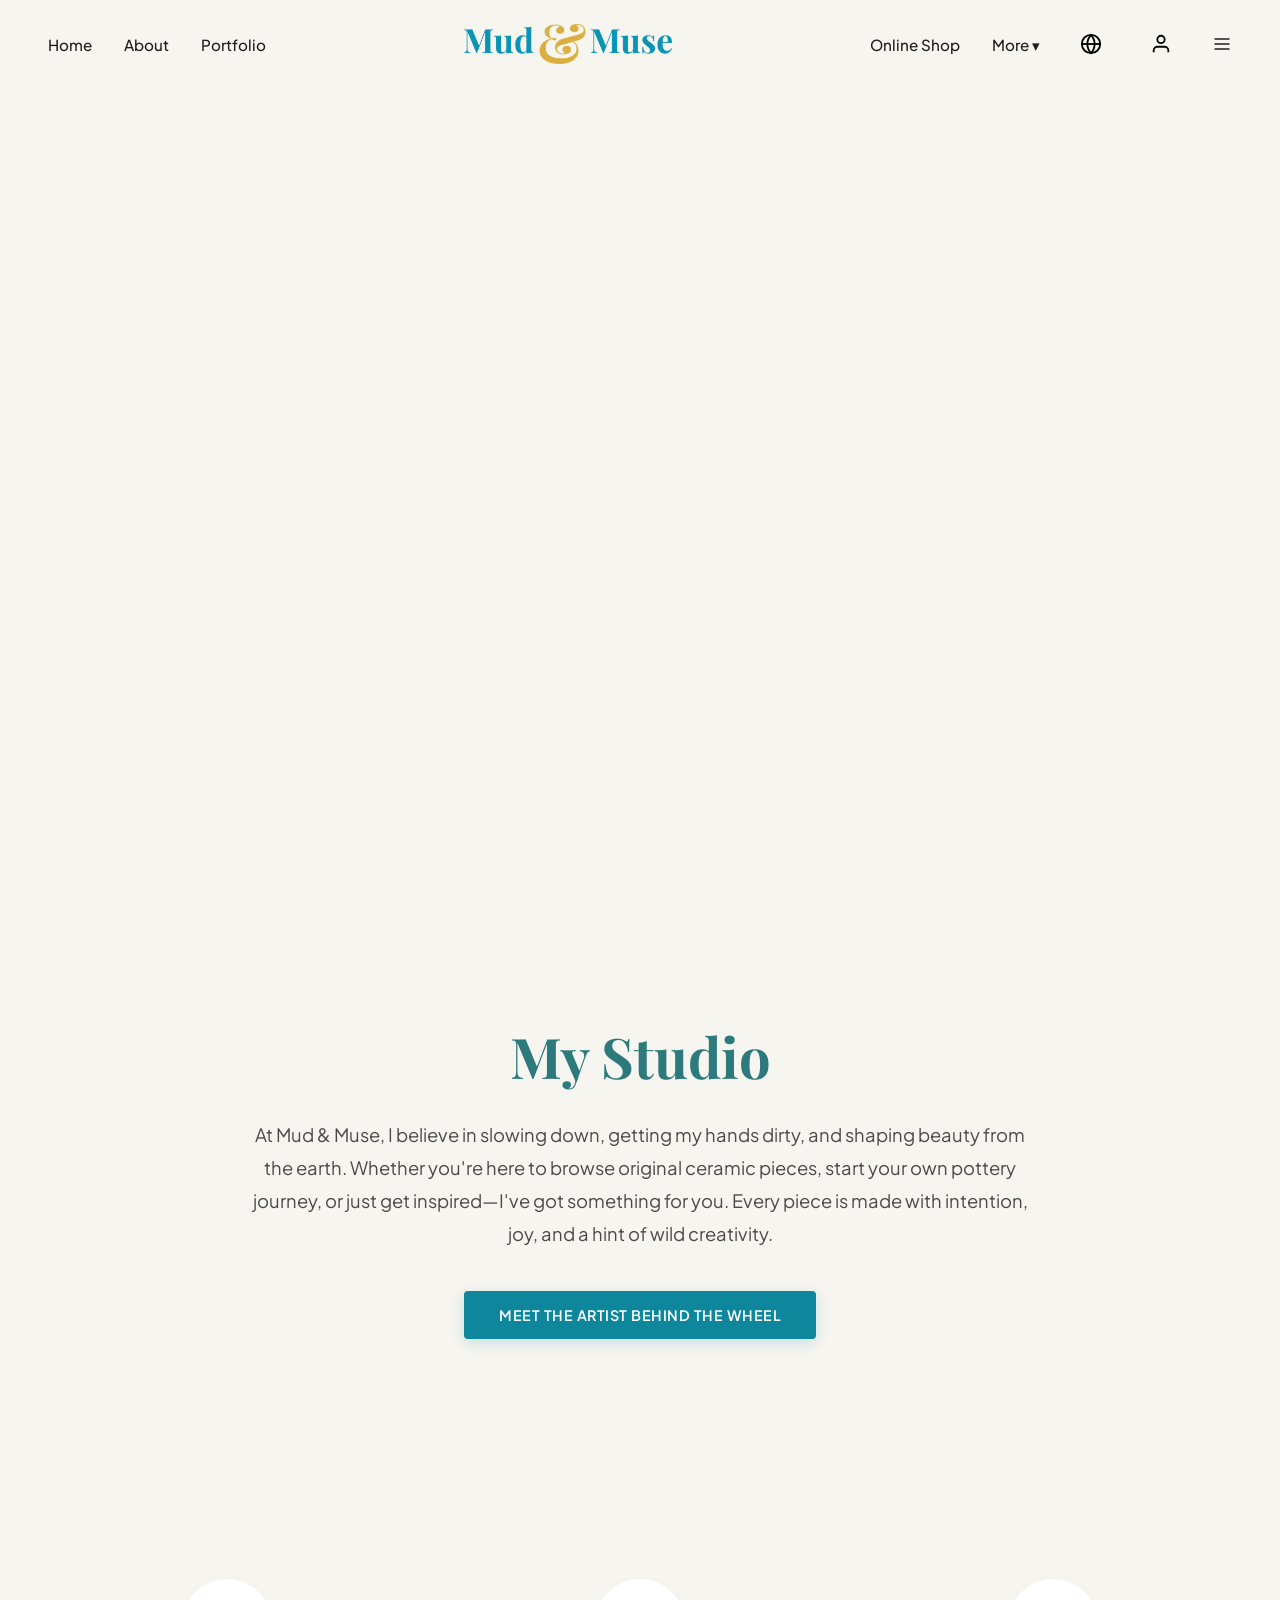
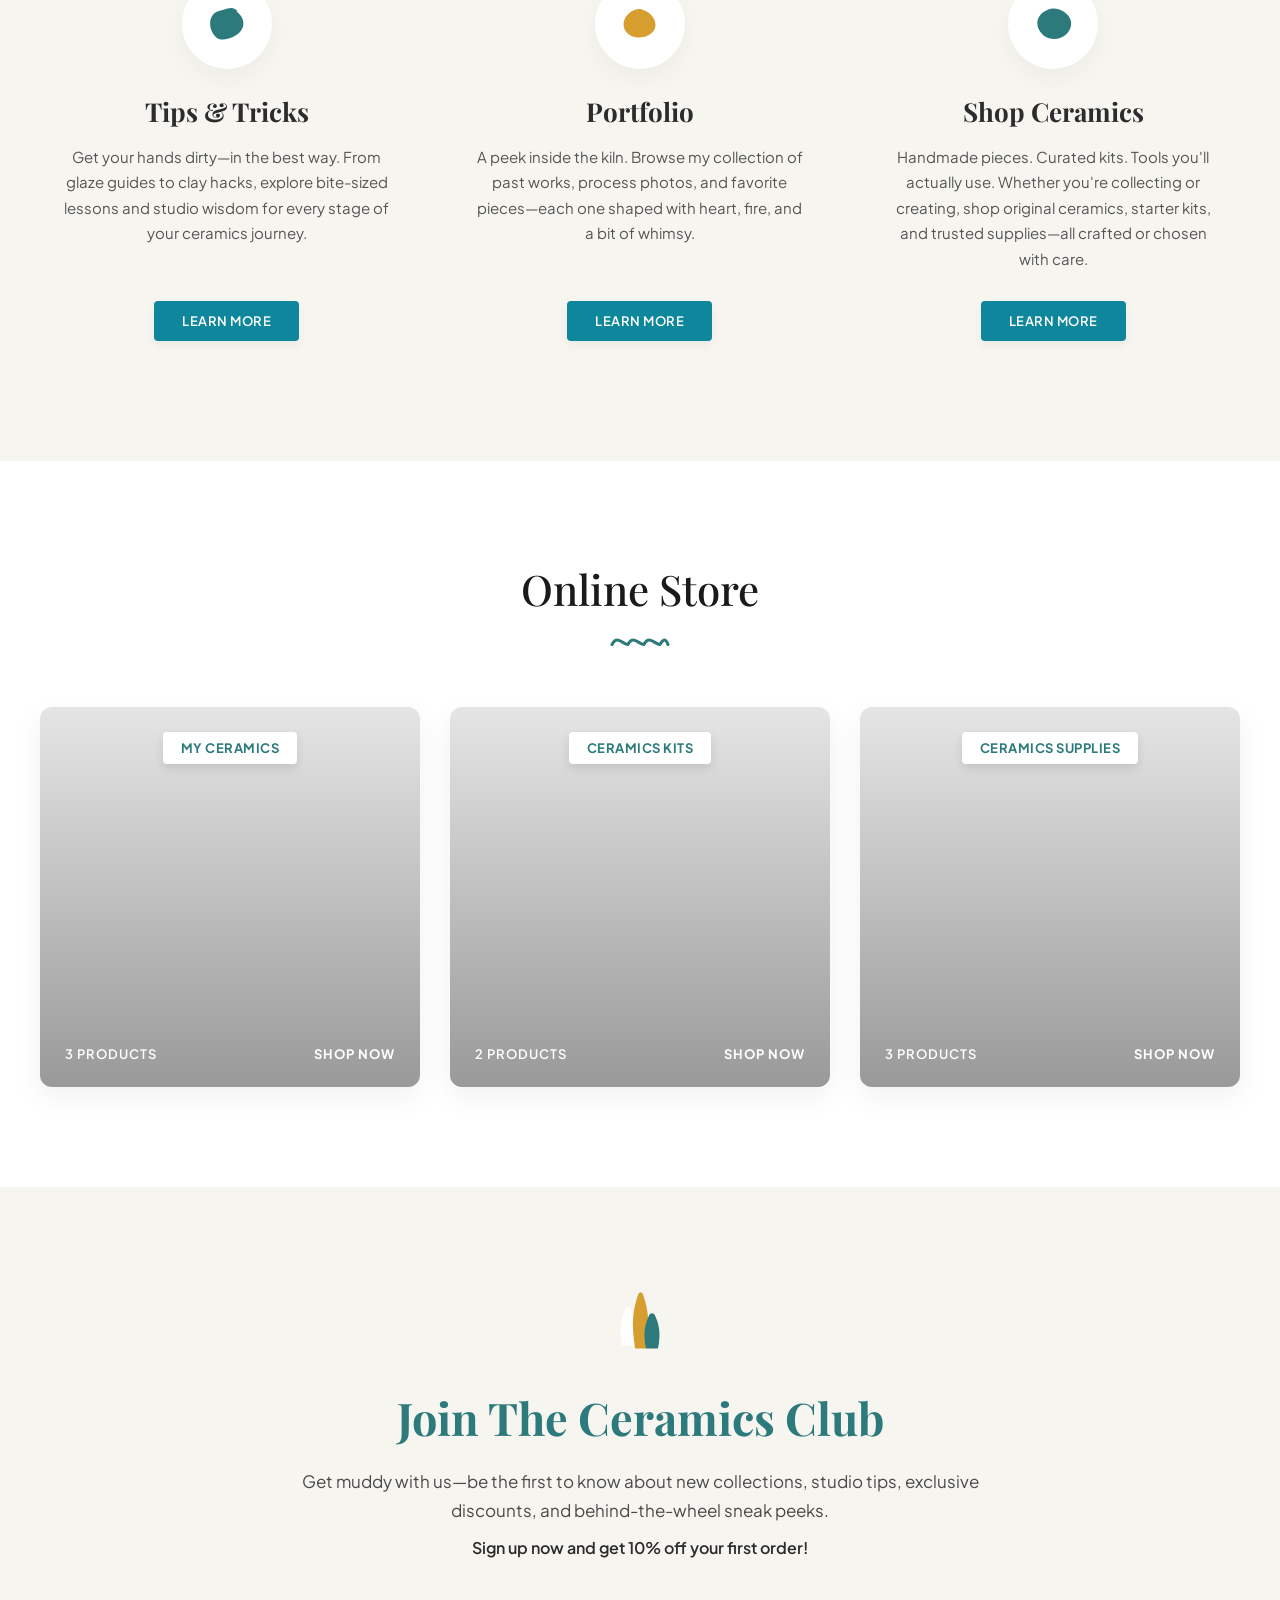
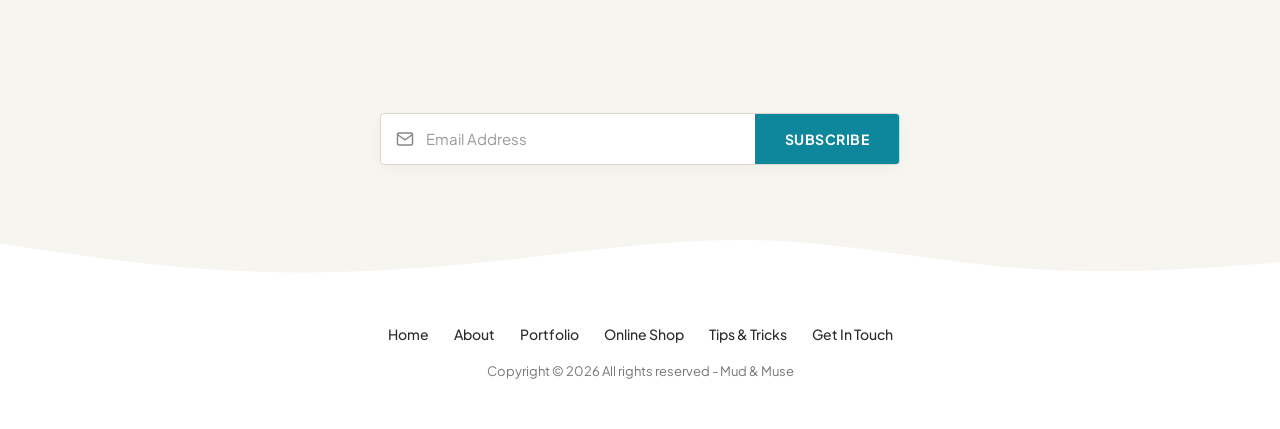
==== commit 1a324752: "Add files via upload" ====
--- a/index.html
+++ b/index.html
@@ -1,350 +1,307 @@
 <!DOCTYPE html>
-<html lang="en">
+<html lang="en" dir="auto">
 <head>
     <meta charset="UTF-8">
     <meta name="viewport" content="width=device-width, initial-scale=1.0">
-    <title>Lumière Beauty Salon</title>
+    <title>Mud & Muse | Artisanal Ceramics</title>
+    <!-- Google Fonts -->
+    <link rel="preconnect" href="https://fonts.googleapis.com">
+    <link rel="preconnect" href="https://fonts.gstatic.com" crossorigin>
+    <link href="https://fonts.googleapis.com/css2?family=Playfair+Display:ital,wght@0,400..700;1,400..700&family=Plus+Jakarta+Sans:wght@400;500;600&display=swap" rel="stylesheet">
     <link rel="stylesheet" href="style.css">
-    <link rel="stylesheet" href="https://cdnjs.cloudflare.com/ajax/libs/font-awesome/6.4.0/css/all.min.css">
 </head>
 <body>
-<header class="header">
-        <div class="logo">
-            <img src="logo.png" alt="XTRA BEAUTY">
-        </div>
-        <nav class="navbar">
-            <a href="#home" >Home</a>
-            <a href="#about">About</a>
-            <a href="#Gallery">Gallery</a>
-            <a href="#">Blog</a>
-            <a href="#">Shop</a>
-            <a href="#">FAQ</a>
-            <a href="#">Contact</a>
+
+    <!-- Header & Navbar -->
+    <header class="site-header">
+        <nav class="nav-container">
+            <div class="nav-links">
+                <a href="#home" class="nav-link ">Home</a>
+                <a href="about.html" class="nav-link">About</a>
+                <a href="portfolio.html" class="nav-link">Portfolio</a>
+            </div>
+            
+            <div class="nav-brand">
+                <img src="logo.png" alt="logo">
+            </div>
+
+            <div class="nav-actions">
+                <a href="online.html" class="nav-link">Online Shop</a>
+                <div class="dropdown">
+                <a href="#" class="dropdown-btn">More ▾</a>
+                <div class="dropdown-menu">
+                    <a href="tip.html">Tips & Tricks</a>
+                    <a href="get.html">Get In Touch</a>
+                </div>
+              </div> 
+                <!-- زر الـ Checkbox المخفي للتحكم في الفتح والإغلاق -->
+<input type="checkbox" id="langToggle" class="lang-checkbox">
+
+<!-- أيقونة الكوكب في النافبار (تعمل كـ زر لفتح المودال) -->
+<label for="langToggle" class="globe-nav-btn">
+    <svg width="22" height="22" fill="none" stroke="currentColor" stroke-width="2" viewBox="0 0 24 24">
+        <circle cx="12" cy="12" r="10"></circle>
+        <line x1="2" y1="12" x2="22" y2="12"></line>
+        <path d="M12 2a15.3 15.3 0 0 1 4 10 15.3 15.3 0 0 1-4 10 15.3 15.3 0 0 1-4-10 15.3 15.3 0 0 1 4-10z"></path>
+    </svg>
+</label>
+
+
+<div class="lang-modal">
+    
+    <label for="langToggle" class="lang-close-btn">&times;</label>
+    
+    <div class="lang-modal-content">
+        <ul class="lang-list">
+            <li><a href="#" class="lang-item" style="color: #ffffff;">English - Australia</a></li>
+            <li><a href="#" class="lang-item"><img src="https://flagcdn.com/w40/it.png" alt="Italy" class="lang-flag"> Italian - Italiano</a></li>
+            <li><a href="#" class="lang-item"><img src="https://flagcdn.com/w40/fr.png" alt="France" class="lang-flag"> French - Français</a></li>
+            <li><a href="#" class="lang-item"><img src="https://flagcdn.com/w40/pt.png" alt="Portugal" class="lang-flag"> Portuguese - Português</a></li>
+            <li><a href="#" class="lang-item"><img src="https://flagcdn.com/w40/es.png" alt="Spain" class="lang-flag"> Spanish - Español</a></li>
+            <li><a href="#" class="lang-item"><img src="https://flagcdn.com/w40/sa.png" alt="Saudi Arabia" class="lang-flag"> Arabic - العربية</a></li>
+        </ul>
+    </div>
+</div>
+
+<input type="checkbox" id="profileToggle" class="profile-checkbox">
+
+
+<label for="profileToggle" class="profile-nav-btn">
+    <svg width="22" height="22" fill="none" stroke="currentColor" stroke-width="2" viewBox="0 0 24 24">
+        <path d="M20 21v-2a4 4 0 0 0-4-4H8a4 4 0 0 0-4 4v2"></path>
+        <circle cx="12" cy="7" r="4"></circle>
+    </svg>
+</label>
+
+
+<div class="profile-modal">
+   >
+    <label for="profileToggle" class="profile-close-btn">&times;</label>
+
+   >
+    <div class="profile-modal-box">
+       
+        <div class="profile-modal-header">
+            <h3>Please enter your email</h3>
+        </div>
+
+     
+        <div class="profile-modal-body">
+            <form>
+                <input type="email" placeholder="example@example.com" required class="profile-input">
+                
+                <button type="submit" class="profile-submit-btn">SIGN IN OR CREATE AN ACCOUNT</button>
+                
+                <p class="profile-divider">Or Continue Using</p>
+
+                <button type="button" class="social-btn facebook-btn">
+                    <span class="social-icon">f</span>
+                    <span>Continue with Facebook</span>
+                </button>
+
+          
+                <button type="button" class="social-btn google-btn">
+                    <span class="social-icon">G</span>
+                    <span>Continue with Google</span>
+                </button>
+            </form>
+        </div>
+    </div>
+</div>
+                    <button aria-label="Menu" class="icon-btn">
+                        <svg width="20" height="20" fill="none" stroke="currentColor" stroke-width="2" viewBox="0 0 24 24"><path d="M3 12h18M3 6h18M3 18h18"/></svg>
+                    </button>
+                </div>
+            </div>
         </nav>
-        <div class="header-btn">
-            <a href="#" class="book-btn">Book Now</a>
-        </div>
     </header>
 
-  
-    <!-- (Slider) -->
-    <section class="hero-slider-section">
-        
-        <div class="hero-slide slide-1">
-            <div class="hero-image">
-                <img src="https://encrypted-tbn1.gstatic.com/images?q=tbn:ANd9GcQHgaNGwoO8YFh0ersDhxnZG4rMioc65udFAWu7CfOUJ1BogoBi" alt="Model 1">
-            </div>
-            <div class="hero-content">
-                <div class="hero-subtitle">
-                    <span>Create your</span>
-                    <span class="line"></span>
-                </div>
-                <h1>Beauty Styles</h1>
-                <p class="hero-description">with us</p>
-                <div class="hero-action">
-                    <a href="#Gallery" class="appointment-btn">View Our Gallery</a>
-                </div>
-            </div>
+    <!-- Hero Section (Video Background) -->
+    <main>
+        <section class="hero-section" id="home">
+            <video autoplay muted loop playsinline class="hero-video">
+                <source src="Recording 2026-08-17 215227.mp4" type="video/mp4">
+            </video>
+        </section>
+
+        <!-- Studio Section (Paragraph & Button) -->
+        <section class="studio-section">
+            <div class="studio-container">
+                <h2 class="studio-title">My Studio</h2>
+                <p class="studio-description">
+                    At Mud & Muse, I believe in slowing down, getting my hands dirty, and shaping beauty from the earth. Whether you're here to browse original ceramic pieces, start your own pottery journey, or just get inspired—I've got something for you. Every piece is made with intention, joy, and a hint of wild creativity.
+                </p>
+                <a href="about.html" class="studio-btn">MEET THE ARTIST BEHIND THE WHEEL</a>
+            </div>
+        </section>
+    </main>
+
+    <section class="features-section">
+    <div class="features-container">
+        
+        <!--  Tips & Tricks -->
+        <div class="feature-card">
+            <div class="feature-icon">
+                
+                <svg viewBox="0 0 200 200" width="45" height="45" fill="#2c7a7b">
+                    <path d="M42.1,-55.8C53.7,-47.5,63.7,-37.2,69.5,-24.9C75.3,-12.6,76.9,1.7,73.1,14.6C69.3,27.5,60.1,39,48.7,47.8C37.3,56.6,23.7,62.7,9.3,67C-5.2,71.3,-20.5,73.8,-33.4,68.9C-46.3,64.1,-56.9,51.8,-63.9,37.6C-70.9,23.4,-74.3,7.3,-72.6,-8.1C-70.8,-23.5,-63.9,-38.3,-52.7,-46.8C-41.5,-55.2,-26.1,-57.3,-11.9,-61.2C2.3,-65.2,16.5,-71,30.5,-67.2C44.4,-63.5,58.2,-50.2,42.1,-55.8Z" transform="translate(100 100)" />
+                </svg>
+            </div>
+            <h3 class="feature-title">Tips & Tricks</h3>
+            <p class="feature-desc">
+                Get your hands dirty—in the best way. From glaze guides to clay hacks, explore bite-sized lessons and studio wisdom for every stage of your ceramics journey.
+            </p>
+            <a href="#" class="feature-btn">LEARN MORE</a>
+        </div>
+
+        <!-- Portfolio  -->
+        <div class="feature-card">
+            <div class="feature-icon">
+                
+                <svg viewBox="0 0 200 200" width="45" height="45" fill="#d69e2e">
+                    <path d="M39,-48.5C50.7,-40.5,60.5,-29.4,66.1,-16.6C71.6,-3.9,72.9,10.6,68.1,23C63.2,35.4,52.2,45.7,39.7,52.4C27.2,59.1,13.6,62.2,-0.2,62.5C-13.9,62.8,-27.9,60.3,-40.1,53.4C-52.3,46.5,-62.7,35.2,-67.5,21.8C-72.3,8.4,-71.5,-7.1,-65.9,-20.1C-60.3,-33.2,-49.9,-43.8,-38.1,-51.8C-26.3,-59.8,-13.1,-65.1,-0.5,-64.6C12.1,-64.1,27.3,-56.6,39,-48.5Z" transform="translate(100 100)" />
+                </svg>
+            </div>
+            <h3 class="feature-title">Portfolio</h3>
+            <p class="feature-desc">
+                A peek inside the kiln. Browse my collection of past works, process photos, and favorite pieces—each one shaped with heart, fire, and a bit of whimsy.
+            </p>
+            <a href="#" class="feature-btn">LEARN MORE</a>
+        </div>
+
+        <!--  Shop Ceramics -->
+        <div class="feature-card">
+            <div class="feature-icon">
+                <!-- شكل بقعة عضوية أخرى -->
+                <svg viewBox="0 0 200 200" width="45" height="45" fill="#2c7a7b">
+                    <path d="M44.7,-53C58.8,-43.2,71.8,-30.5,76.5,-15C81.2,0.6,77.7,19,68.7,33.5C59.7,48,45.3,58.6,29.3,64.2C13.3,69.7,-4.3,70.2,-20.2,65.1C-36.1,60,-50.3,49.3,-59.8,35.1C-69.3,20.9,-74.1,3.2,-71.2,-12.3C-68.3,-27.8,-57.7,-41.1,-44.5,-51C-31.3,-60.9,-15.6,-67.4,-0.2,-67.2C15.3,-67,30.6,-62.8,44.7,-53Z" transform="translate(100 100)" />
+                </svg>
+            </div>
+            <h3 class="feature-title">Shop Ceramics</h3>
+            <p class="feature-desc">
+                Handmade pieces. Curated kits. Tools you'll actually use. Whether you're collecting or creating, shop original ceramics, starter kits, and trusted supplies—all crafted or chosen with care.
+            </p>
+            <a href="#" class="feature-btn">LEARN MORE</a>
+        </div>
+
+    </div>
+</section>
+
+<!--online-->
+<section class="store-section">
+    <div class="store-container">
+        
+        <div class="store-header">
+            <h2 class="store-title">Online Store</h2>
+            <div class="wavy-divider">
+                <svg width="60" height="15" viewBox="0 0 60 15" fill="none" stroke="#2c7a7b" stroke-width="3" stroke-linecap="round" stroke-linejoin="round">
+                    <path d="M2 12.5C7 2.5 13 12.5 18 12.5C23 2.5 29 12.5 34 12.5C39 2.5 45 12.5 50 12.5C55 2.5 58 12.5 58 12.5"/>
+                </svg>
+            </div>
+        </div>
+
+       
+        <div class="store-grid">
+            
+            <!--  My Ceramics -->
+            <div class="store-card">
+                <div class="card-image" style="background-image: url('https://kahwate.com/wp-content/uploads/2021/09/%D8%A7%D9%86%D9%88%D8%A7%D8%B9-%D8%A7%D9%83%D9%88%D8%A7%D8%A8-%D9%82%D9%87%D9%88%D8%A9-780x450.jpg');">
+                    <div class="card-badge">MY CERAMICS</div>
+                    <div class="card-footer">
+                        <span class="product-count">3 PRODUCTS</span>
+                        <a href="#" class="shop-now">SHOP NOW</a>
+                    </div>
+                </div>
+            </div>
+
+            <!--  Ceramics Kits -->
+            <div class="store-card">
+                <div class="card-image" style="background-image: url('https://encrypted-tbn0.gstatic.com/images?q=tbn:ANd9GcQvOxqlytje_m9sdIQRWZjk2KPuQWsgWTuBWGra8EreyQ&s=10');">
+                    <div class="card-badge">CERAMICS KITS</div>
+                    <div class="card-footer">
+                        <span class="product-count">2 PRODUCTS</span>
+                        <a href="#" class="shop-now">SHOP NOW</a>
+                    </div>
+                </div>
+            </div>
+
+            <!--  Ceramics Supplies -->
+            <div class="store-card">
+                <div class="card-image" style="background-image: url('https://encrypted-tbn0.gstatic.com/images?q=tbn:ANd9GcQ0G1bFvCfi0DbVkRgPvxTpfRKU9wOpBnSkiPsTEvfQTQ&s=10');">
+                    <div class="card-badge">CERAMICS SUPPLIES</div>
+                    <div class="card-footer">
+                        <span class="product-count">3 PRODUCTS</span>
+                        <a href="#" class="shop-now">SHOP NOW</a>
+                    </div>
+                </div>
+            </div>
+
+        </div>
+    </div>
+</section>
+
+<section class="club-section">
+    <div class="club-container">
+        
+        <div class="club-icon">
+            <svg viewBox="0 0 200 120" width="120" height="75">
+                
+                <path d="M70,95 C65,70 68,55 75,35 C77,30 83,30 85,35 C92,55 95,70 90,95 Z" fill="#ffffff"/>
+                
+                <path d="M92,100 C85,60 88,35 97,10 C99,5 103,5 105,10 C114,35 117,60 110,100 Z" fill="#d69e2e"/>
+                
+                <path d="M110,100 C105,75 108,60 115,45 C117,40 123,40 125,45 C132,60 135,75 130,100 Z" fill="#2c7a7b"/>
+            </svg>
         </div>
 
     
-        <div class="hero-slide slide-2">
-            <div class="hero-image">
-                <img src="phote.jpg" alt="Model 2">
-            </div>
-            <div class="hero-content">
-                <div class="hero-subtitle">
-                    <span>When</span>
-                    <span class="line"></span>
-                </div>
-                <h1>You Look Good</h1>
-                <p class="hero-description">You Feel Good</p>
-                <div class="hero-action">
-                    <a href="#" class="appointment-btn">Make an Appointment</a>
-                </div>
-            </div>
-        </div>
-
-    </section>
-    <!---about as-->
-    <section class="about-section" id="about">
-        <div class="about-container">
-            <div class="about-text">
-                <div class="about-subtitle">
-                    <span class="line"></span>
-                    <span>about us</span>
-                </div>
-                <h2>Your beauty is our duty</h2>
-                <p>A beauty salon is an establishment dealing with cosmetic treatments for men and women. Other variations of this type of business include hair salons and spas.</p>
-                <a href="about.html" class="about-btn">About us</a>
-            </div>
-            <div class="about-image">
-                <img src="img1.jpg" alt="Beauty Salon Model">
-            </div>
-        </div>
-    </section>
-
-     <!-- Services Section -->
-    <section class="services-section">
-        <div class="services-header">
-            <div class="services-subtitle">
-                <span class="line"></span>
-                <span>services</span>
-                <span class="line"></span>
-            </div>
-            <h2>We are expert in</h2>
-        </div>
-
-        <div class="services-content">
-            <div class="service-side left-side">
-                <div class="service-item">
-                    <div class="service-text">
-                        <h3>Face makeup</h3>
-                        <p>Other variations of this type of business include hair salons and spas.</p>
-                    </div>
-                    <div class="service-icon">
-                        <img src="icon2.png" alt="Face makeup">
-                    </div>
-                </div>
-
-                <div class="service-item">
-                    <div class="service-text">
-                        <h3>Skin care</h3>
-                        <p>Other variations of this type of business include hair salons and spas.</p>
-                    </div>
-                    <div class="service-icon">
-                        <img src="icon3.png" alt="Skin care">
-                    </div>
-                </div>
-            </div>
-
-            
-            <div class="services-center-image">
-                <img src="img2tr.png" alt="Beauty Model">
-            </div>
-
-            
-            <div class="service-side right-side">
-                <div class="service-item">
-                    <div class="service-icon">
-                        <img src="icon4.png" alt="Eye & Lips">
-                    </div>
-                    <div class="service-text">
-                        <h3>Eye & Lips</h3>
-                        <p>Other variations of this type of business include hair salons and spas.</p>
-                    </div>
-                </div>
-
-                <div class="service-item">
-                    <div class="service-icon">
-                        <img src="icon5.png" alt="Hair styling">
-                    </div>
-                    <div class="service-text">
-                        <h3>Hair styling</h3>
-                        <p>Other variations of this type of business include hair salons and spas.</p>
-                    </div>
-                </div>
-            </div>
-        </div>
-    </section>
-
-    <section class="gallery-section" id="Gallery">
-        <div class="gallery-container">
-            <div class="gallery-header">
-                <div class="gallery-subtitle">
-                    <span class="line"></span>
-                    <span>gallery</span>
-                </div>
-                <h2>Beauty moments of our salon</h2>
-            </div>
-
-            
-            <div class="gallery-grid">
-                <div class="gallery-item item-1">
-                    <img src="img3.jpg" alt="Beauty moment 1">
-                </div>
-                <div class="gallery-item item-2">
-                    <img src="img4.jpg" alt="Beauty moment 2">
-                </div>
-                <div class="gallery-item item-3">
-                    <img src="img5.jpg" alt="Beauty moment 3">
-                </div>
-                <div class="gallery-item item-4">
-                    <img src="img6.jpg" alt="Beauty moment 4">
-                </div>
-            </div>
-        </div>
-    </section>
-
-<!---our team-->
-    <section class="team-section">
-        <div class="team-container">
-            <div class="team-header">
-                <div class="team-subtitle">
-                    <span class="line"></span>
-                    <span>our team</span>
-                </div>
-                <h2>Where experience matters</h2>
-            </div>
-
-            
-            <div class="team-grid">
-               
-                <div class="team-card">
-                    <div class="team-img-box">
-                        <img src="tm1.jpg" alt="Jennifer Doe">
-                    </div>
-                    <div class="team-info">
-                        <h3>Jennifer Doe</h3>
-                        <p>Hair Stylist</p>
-                    </div>
-                </div>
-
-               
-                <div class="team-card">
-                    <div class="team-img-box">
-                        <img src="tm2.jpg" alt="Jane Anniston">
-                    </div>
-                    <div class="team-info">
-                        <h3>Jane Anniston</h3>
-                        <p>Makeup Artist</p>
-                    </div>
-                </div>
-
-          
-                <div class="team-card">
-                    <div class="team-img-box">
-                        <img src="tm3.jpg" alt="Jennifer Doe">
-                    </div>
-                    <div class="team-info">
-                        <h3>Jennifer Doe</h3>
-                        <p>Hair Stylist</p>
-                    </div>
-                </div>
-            </div>
-        </div>
-    </section>
-
-    <section class="brands-section">
-        <div class="brands-header">
-            <div class="brands-subtitle">
-                <span class="line"></span>
-                <span>brands</span>
-                <span class="line"></span>
-            </div>
-            <h2>Our trusted partners</h2>
-        </div>
-
-        <!--brands-->
-        <div class="brands-grid">
-            
-            <div class="brand-card">
-                <img src="logo1.png" alt="Jane Charlotte">
-            </div>
-
-            
-            <div class="brand-card">
-                <img src="logo2.png" alt="Minimal">
-            </div>
-
-            
-            <div class="brand-card center-card">
-                <img src="logo3.png" alt="Nicholas Photography">
-            </div>
-
-           
-            <div class="brand-card">
-                <img src="logo4.png" alt="Belinda">
-            </div>
-
-            
-            <div class="brand-card">
-                <img src="logo5.png" alt="The Nielsen">
-            </div>
-        </div>
-    </section>
-
-        <!--testimonial-->
-        <section class="testimonial-section">
-    <div class="testimonial-header">
-        <div class="testimonial-subtitle">
-            <span class="line"></span>
-            <span>testimonial</span>
-            <span class="line"></span>
-        </div>
-        <h2>What did our customers say?</h2>
-    </div>
-
-    <div class="testimonial-grid">
+        <h2 class="club-title">Join The Ceramics Club</h2>
+
+        
+        <p class="club-description">
+            Get muddy with us—be the first to know about new collections, studio tips, exclusive discounts, and behind-the-wheel sneak peeks.
+        </p>
+        
+        <p class="club-subtext">
+            Sign up now and get 10% off your first order!
+        </p>
+
+    </div>
+</section>
+<section class="footer-club-section">
+    <div class="club-content">
     
-        <div class="testimonial-card">
-            <div class="testimonial-content">
-                <p><strong>Beauty Salon</strong> is a beautiful, upscale salon located in the heart of city. The stylist are all extremely friendly and truly have a talent in the art of hair and nails! I would <strong>recommend</strong> this salon to anyone</p>
-                <div class="customer-info">
-                    <h4>Jennifer Someone</h4>
-                    <span>Businessman</span>
-                </div>
-            </div>
-            <div class="customer-avatar">
-                <img src="https://images.unsplash.com/photo-1544005313-94ddf0286df2?auto=format&fit=crop&w=200&q=80" alt="Jennifer Someone">
-            </div>
-        </div>
-
-    
-        <div class="testimonial-card">
-            <div class="testimonial-content">
-                <p>Beauty Salon is a very nice addition to the city. It has a <strong>great atmosphere</strong> for clients. It is convenient for shoppers and very relaxing. What a great salon for first rate service.</p>
-                <div class="customer-info">
-                    <h4>Amanda Harison</h4>
-                    <span>Businessman</span>
-                </div>
-            </div>
-            <div class="customer-avatar">
-                <img src="https://images.unsplash.com/photo-1534528741775-53994a69daeb?auto=format&fit=crop&w=200&q=80" alt="Amanda Harison">
-            </div>
-        </div>
-
-        
-        <div class="testimonial-card">
-            <div class="testimonial-content">
-                <p>I completely <strong>recommend</strong> this salon to everyone! They have the best customer service and their work is phenomenal! they pay close attention to detail and their prices are great, <strong>Thank you</strong>.</p>
-                <div class="customer-info">
-                    <h4>Sarah Hernandez</h4>
-                    <span>Businessman</span>
-                </div>
-            </div>
-            <div class="customer-avatar">
-                <img src="https://images.unsplash.com/photo-1517841905240-472988babdf9?auto=format&fit=crop&w=200&q=80" alt="Sarah Hernandez">
-            </div>
-        </div>
+        <form class="subscribe-form">
+            <div class="input-icon-wrapper">
+                <span class="email-icon">
+                    <svg width="18" height="18" fill="none" stroke="currentColor" stroke-width="2" viewBox="0 0 24 24"><path d="M4 4h16c1.1 0 2 .9 2 2v12c0 1.1-.9 2-2 2H4c-1.1 0-2-.9-2-2V6c0-1.1.9-2 2-2z"/><polyline points="22,6 12,13 2,6"/></svg>
+                </span>
+                <input type="email" placeholder="Email Address" required class="subscribe-input">
+            </div>
+            <button type="submit" class="subscribe-btn">SUBSCRIBE</button>
+        </form>
+    </div>
+
+    <!-- خط التمويج الفاصل (Wave) -->
+    <div class="wave-container">
+        <svg viewBox="0 0 1440 120" fill="none" xmlns="http://www.w3.org/2000/svg" preserveAspectRatio="none">
+            <path d="M0,32L48,42.7C96,53,192,75,288,80C384,85,480,75,576,58.7C672,43,768,21,864,26.7C960,32,1056,64,1152,74.7C1248,85,1344,75,1392,69.3L1440,64L1440,120L1392,120C1344,120,1248,120,1152,120C1056,120,960,120,864,120C768,120,672,120,576,120C480,120,384,120,288,120C192,120,96,120,48,120L0,120Z" fill="#ffffff"/>
+        </svg>
+    </div>
+
+    <!-- الفوتر السفلي بخلفية بيضاء -->
+    <div class="footer-bottom">
+        <div class="footer-links">
+            <a href="#home">Home</a>
+            <a href="about.html">About</a>
+            <a href="portfolio.html">Portfolio</a>
+            <a href="online.html">Online Shop</a>
+            <a href="tip.html">Tips & Tricks</a>
+            <a href="get.html">Get In Touch</a>
+        </div>
+        <p class="copyright">Copyright © 2026 All rights reserved - Mud & Muse</p>
     </div>
 </section>
-   
-
-    <!-- Footer -->
-    <footer class="footer-section">
-        <div class="footer-container">
-            
-            <div class="footer-logo">
-                <img src="logo.png" alt="XTRA BEAUTY">
-            </div>
-
-            <div class="footer-contact">
-                <p>Make an appointment <span>+1 (800) 333 445</span></p>
-            </div>
-
-           
-            <div class="footer-socials">
-                <a href="#" class="social-icon"><i class="fa-brands fa-facebook-f"></i></a>
-                <a href="#" class="social-icon"><i class="fa-brands fa-instagram"></i></a>
-                <a href="#" class="social-icon"><i class="fa-brands fa-pinterest-p"></i></a>
-            </div>
-        </div>
-
-        
-        <div class="footer-bottom">
-            <p>Copyright © 2026 Xtra Theme. All Rights Reserved.</p>
-        </div>
-    </footer>
+
 </body>
 </html>
--- a/style.css
+++ b/style.css
@@ -1,899 +1,917 @@
-* {
-    margin: 0;
-    padding: 0;
-    box-sizing: border-box;
-    font-family: 'Segoe UI', Tahoma, Geneva, Verdana, sans-serif;
-}
-
-body {
-    background-color: #fff;
-    color: #333;
-}
-
-
-.header {
-    display: flex;
-    align-items: center;
+ /* --- CSS Variables & Reset --- */
+        :root {
+            --bg-color: #f7f5f0;
+            --text-primary: #1e1e1e;
+            --accent-teal: #2c7a7b;
+            --accent-gold: #d69e2e;
+            --font-serif: 'Playfair Display', serif;
+            --font-sans: 'Plus Jakarta Sans', sans-serif;
+        }
+
+        * {
+            margin: 0;
+            padding: 0;
+            box-sizing: border-box;
+        }
+
+        body {
+            background-color: var(--bg-color);
+            color: var(--text-primary);
+            font-family: var(--font-sans);
+            overflow-x: hidden;
+            -webkit-font-smoothing: antialiased;
+        }
+
+        /* --- 1. Navigation Bar --- */
+        .site-header {
+            width: 100%;
+            padding: 1.5rem 3rem;
+            background-color: var(--bg-color);
+            position: sticky;
+            top: 0;
+            z-index: 100;
+        }
+
+        .nav-container {
+            max-width: 1440px;
+            margin: 0 auto;
+            display: flex;
+            align-items: center;
+            justify-content: space-between;
+        }
+
+        .nav-links, .nav-actions {
+            display: flex;
+            align-items: center;
+            gap: 2rem;
+        }
+
+        .nav-link {
+            text-decoration: none;
+            color: var(--text-primary);
+            font-size: 0.95rem;
+            font-weight: 500;
+            transition: color 0.3s ease;
+            position: relative;
+        }
+
+        .nav-link:hover, .nav-link.active {
+            color: var(--accent-teal);
+        }
+
+        .nav-link.active::after {
+            content: '';
+            position: absolute;
+            bottom: -4px;
+            left: 0;
+            width: 100%;
+            height: 2px;
+            background-color: var(--accent-teal);
+            border-radius: 2px;
+        }
+
+        .nav-brand a {
+            font-family: var(--font-serif);
+            font-size: 2.2rem;
+            font-weight: 100;
+            color: var(--accent-teal);
+            text-decoration: none;
+            letter-spacing: -0.5px;
+        }
+        .nav-brand img {
+            height: 40px;
+            width: auto;
+            display: block;
+        }
+
+        .nav-brand span {
+            color: var(--accent-gold);
+        }
+
+        .nav-icons {
+            display: flex;
+            align-items: center;
+            gap: 1rem;
+            margin-left: 1rem;
+        }
+
+        .icon-btn {
+            background: none;
+            border: none;
+            cursor: pointer;
+            color: var(--text-primary);
+            transition: transform 0.2s ease, color 0.2s ease;
+            display: flex;
+            align-items: center;
+            justify-content: center;
+        }
+
+        .icon-btn:hover {
+            color: var(--accent-teal);
+            transform: translateY(-2px);
+        }
+
+        /* --- 2. Hero Section with Video Background --- */
+        .hero-section {
+            position: relative;
+            width: 100%;
+            height: calc(100vh - 90px);
+            display: flex;
+            align-items: center;
+            justify-content: center;
+            overflow: hidden;
+            background-color: var(--bg-color);
+        }
+
+        .hero-video {
+            position: absolute;
+            top: 50%;
+            left: 50%;
+            transform: translate(-50%, -50%);
+            min-width: 100%;
+            min-height: 100%;
+            width: auto;
+            height: auto;
+            object-fit: cover;
+            z-index: 1;
+            opacity: 0.85;
+        }
+
+        .hero-content {
+            position: relative;
+            z-index: 3;
+            text-align: center;
+        }
+
+        .hero-title {
+            font-family: var(--font-serif);
+            font-size: clamp(4rem, 10vw, 8.5rem);
+            font-weight: 700;
+            letter-spacing: -0.03em;
+            color: #2b2b2b;
+            user-select: none;
+        }
+
+        .hero-title span {
+            font-style: italic;
+            color: #4a4a4a;
+        }
+
+        
+.dropdown {
+    position: relative;
+    display: inline-block;
+}
+
+/* زر الـ More */
+.dropdown-btn {
+    text-decoration: none;
+    color: var(--text-primary);
+    font-size: 0.95rem;
+    font-weight: 500;
+    transition: color 0.3s ease;
+    cursor: pointer;
+}
+
+.dropdown-btn:hover {
+    color: var(--accent-teal);
+}
+
+
+.dropdown-menu {
+    position: absolute;
+    top: 100%;
+    left: 50%;
+    transform: translateX(-50%) translateY(10px);
+    background-color: #ffffff;
+    min-width: 160px;
+    box-shadow: 0 10px 25px rgba(0, 0, 0, 0.08);
+    border-radius: 6px;
+    padding: 8px 0;
+    opacity: 0;
+    visibility: hidden;
+    transition: all 0.3s ease;
+    z-index: 110;
+}
+
+
+.dropdown-menu a {
+    display: block;
+    padding: 10px 20px;
+    color: #2c2c2c;
+    text-decoration: none;
+    font-size: 14px;
+    font-family: 'Plus Jakarta Sans', sans-serif;
+    transition: background-color 0.2s ease, color 0.2s ease;
+}
+
+.dropdown-menu a:hover {
+    background-color: #f7f5f0;
+    color: #2c7a7b;
+}
+
+
+.dropdown:hover .dropdown-menu {
+    opacity: 1;
+    visibility: visible;
+    transform: translateX(-50%) translateY(0);
+}
+
+        /* --- 3. Studio Section --- */
+        .studio-section {
+            background-color: var(--bg-color);
+            padding: 120px 20px;
+            display: flex;
+            justify-content: center;
+            align-items: center;
+            text-align: center;
+            position: relative;
+            z-index: 5;
+        }
+
+        .studio-container {
+            max-width: 800px;
+            margin: 0 auto;
+        }
+
+        .studio-title {
+            font-family: var(--font-serif);
+            font-size: clamp(2.5rem, 5vw, 3.5rem);
+            color: var(--accent-teal);
+            margin-bottom: 25px;
+            font-weight: 700;
+        }
+
+        .studio-description {
+            font-size: 1.15rem;
+            line-height: 1.8;
+            color: #4a4a4a;
+            margin-bottom: 40px;
+        }
+
+        .studio-btn {
+            display: inline-block;
+            background-color: #0e869c;
+            color: #ffffff;
+            padding: 15px 35px;
+            font-size: 0.9rem;
+            font-weight: 600;
+            letter-spacing: 0.5px;
+            text-decoration: none;
+            border-radius: 4px;
+            transition: background-color 0.3s ease, transform 0.2s ease;
+            box-shadow: 0 4px 15px rgba(14, 134, 156, 0.2);
+        }
+
+        .studio-btn:hover {
+            background-color: #0b6c7d;
+            transform: translateY(-2px);
+        }
+
+       .features-section {
+    background-color: #f7f5f0;
+    padding: 100px 20px;
+}
+
+.features-container {
+    max-width: 1200px;
+    margin: 0 auto;
+    display: grid;
+    grid-template-columns: repeat(3, 1fr);
+    gap: 40px;
+    text-align: center;
+}
+
+.feature-card {
+    display: flex;
+    flex-direction: column;
+    align-items: center;
+    padding: 20px;
+}
+
+/* تنسيق دائرة الأيقونة البيضاء */
+.feature-icon {
+    width: 90px;
+    height: 90px;
+    background-color: #ffffff;
+    border-radius: 50%;
+    display: flex;
+    justify-content: center;
+    align-items: center;
+    margin-bottom: 25px;
+    box-shadow: 0 10px 25px rgba(0, 0, 0, 0.04);
+    overflow: hidden;
+}
+
+.feature-icon img {
+    width: 50%;
+    height: 50%;
+    object-fit: contain;
+}
+
+.feature-title {
+    font-family: 'Playfair Display', serif;
+    font-size: 26px;
+    color: #2c2c2c;
+    margin-bottom: 15px;
+    font-weight: 700;
+}
+
+.feature-desc {
+    font-family: 'Plus Jakarta Sans', sans-serif;
+    font-size: 15px;
+    line-height: 1.7;
+    color: #555555;
+    margin-bottom: 30px;
+    flex-grow: 1; /* لجعل النصوص بمحاذاة موحدة */
+}
+
+.feature-btn {
+    display: inline-block;
+    background-color: #0e869c;
+    color: #ffffff;
+    padding: 12px 28px;
+    font-family: 'Plus Jakarta Sans', sans-serif;
+    font-size: 13px;
+    font-weight: 600;
+    letter-spacing: 0.5px;
+    text-decoration: none;
+    border-radius: 4px;
+    transition: background-color 0.3s ease, transform 0.2s ease;
+    box-shadow: 0 4px 10px rgba(0, 0, 0, 0.05);
+}
+
+.feature-btn:hover {
+    background-color: #0b6c7d;
+    transform: translateY(-2px);
+}
+
+.store-section {
+    background-color: #ffffff; /* الخلفية بيضاء بالكامل */
+    padding: 100px 20px;
+}
+
+.store-container {
+    max-width: 1200px;
+    margin: 0 auto;
+}
+
+/* تنسيق العنوان والخط المتعرج */
+.store-header {
+    text-align: center;
+    margin-bottom: 60px;
+}
+
+.store-title {
+    font-family: 'Playfair Display', serif;
+    font-size: 42px;
+    color: #1a1a1a;
+    font-weight: 500;
+    margin-bottom: 15px;
+}
+
+.wavy-divider {
+    display: flex;
+    justify-content: center;
+    align-items: center;
+}
+
+/* شبكة الكاردات */
+.store-grid {
+    display: grid;
+    grid-template-columns: repeat(3, 1fr);
+    gap: 30px;
+}
+
+.store-card {
+    border-radius: 12px;
+    overflow: hidden;
+    box-shadow: 0 10px 30px rgba(0, 0, 0, 0.06);
+    transition: transform 0.3s ease;
+}
+
+.store-card:hover {
+    transform: translateY(-5px);
+}
+
+/* خلفية الصورة لكل كارد */
+.card-image {
+    position: relative;
+    width: 100%;
+    height: 380px;
+    background-size: cover;
+    background-position: center;
+    display: flex;
+    flex-direction: column;
     justify-content: space-between;
-    padding: 20px 5%;
-    background-color: #fff;
-    position: sticky;
-    top: 0;
-    z-index: 1000;
-}
-
-.logo img {
-    height: 40px;
-    object-fit: contain;
-}
-
-.navbar {
-    display: flex;
-    gap: 35px;
-}
-
-.navbar a {
-    text-decoration: none;
-    color: #555;
-    font-size: 15px;
-    font-weight: 500;
-    position: relative;
-    transition: color 0.3s ease;
-}
-
-.navbar a:hover, 
-.navbar a.active {
-    color: #6b3fa0; 
-}
-
-
-.navbar a .dot {
-    position: absolute;
-    top: -8px;
-    left: 50%;
-    transform: translateX(-50%);
-    width: 5px;
-    height: 5px;
-    background-color: #f472b6;
-    border-radius: 50%;
-    display: none;
-}
-
-.navbar a.active .dot {
-    display: block;
-}
-
-.book-btn {
-    background: linear-gradient(135deg, #7c3aed 0%, #9333ea 100%);
-    color: #fff;
-    padding: 10px 28px;
-    border-radius: 30px;
-    text-decoration: none;
-    font-weight: 600;
-    box-shadow: 0 4px 15px rgba(124, 58, 237, 0.3);
-    transition: opacity 0.3s ease;
-}
-
-.book-btn:hover {
-    opacity: 0.9;
-}
-.hero-slider-section {
-    position: relative;
-    width: 100%;
-    height: calc(100vh - 80px);
-    overflow: hidden;
-    background-color: #fce7ec; 
-}
-
-
-.hero-slide {
+    padding: 25px;
+}
+
+/* تظليل خفيف فوق الصورة ليظهر الكلام بوضوح */
+.card-image::before {
+    content: '';
     position: absolute;
     top: 0;
     left: 0;
     width: 100%;
     height: 100%;
-    display: flex;
-    align-items: center;
+    background: linear-gradient(to bottom, rgba(0,0,0,0.1) 0%, rgba(0,0,0,0.4) 100%);
+    z-index: 1;
+}
+
+/* البادج الأبيض في منتصف الجزء العلوي للصورة */
+.card-badge {
+    position: relative;
+    z-index: 2;
+    background-color: #ffffff;
+    color: #2c7a7b;
+    font-family: 'Plus Jakarta Sans', sans-serif;
+    font-size: 13px;
+    font-weight: 700;
+    padding: 8px 18px;
+    border-radius: 4px;
+    align-self: center;
+    letter-spacing: 0.5px;
+    box-shadow: 0 4px 10px rgba(0,0,0,0.1);
+}
+
+/* أسفل الكارد (عدد المنتجات وكلمة Shop Now) */
+.card-footer {
+    position: relative;
+    z-index: 2;
+    display: flex;
     justify-content: space-between;
-    padding: 0 5%;
-    opacity: 0;
-    animation: fadeAnimation 10s infinite;
-    animation-timing-function: ease-in-out;
-    pointer-events: none;
-}
-
-
-.slide-1 {
-    flex-direction: row-reverse;
-    animation-delay: 0s;
-}
-
-
-.slide-2 {
-    flex-direction: row;
-    animation-delay: 5s;
-}
-
-
-@keyframes fadeAnimation {
-   0% { opacity: 0; pointer-events: none; }
-    15% { opacity: 1; pointer-events: auto; } 
-    40% { opacity: 1; pointer-events: auto; } 
-    55% { opacity: 0; pointer-events: none; }
-    100% { opacity: 0; pointer-events: none; }
-}
-
-
-.hero-image {
+    align-items: center;
+    width: 100%;
+}
+
+.product-count {
+    color: #ffffff;
+    font-family: 'Plus Jakarta Sans', sans-serif;
+    font-size: 13px;
+    font-weight: 600;
+    letter-spacing: 1px;
+}
+
+.shop-now {
+    color: #ffffff;
+    font-family: 'Plus Jakarta Sans', sans-serif;
+    font-size: 13px;
+    font-weight: 700;
+    text-decoration: none;
+    letter-spacing: 1px;
+    transition: opacity 0.2s ease;
+}
+
+.shop-now:hover {
+    opacity: 0.8;
+}
+
+.club-section {
+    background-color: #f7f5f0; /* نفس لون خلفية الموقع البيج الهادئ */
+    padding: 100px 20px;
+    text-align: center;
+}
+
+.club-container {
+    max-width: 750px;
+    margin: 0 auto;
+    display: flex;
+    flex-direction: column;
+    align-items: center;
+}
+
+/* تنسيق أيقونات الفخار */
+.club-icon {
+    margin-bottom: 25px;
+}
+
+.club-icon svg {
+    display: block;
+    margin: 0 auto;
+}
+
+/* تنسيق العنوان */
+.club-title {
+    font-family: 'Playfair Display', serif;
+    font-size: 45px;
+    color: #2c7a7b;
+    font-weight: 700;
+    margin-bottom: 20px;
+}
+
+/* تنسيق الوصف */
+.club-description {
+    font-family: 'Plus Jakarta Sans', sans-serif;
+    font-size: 17px;
+    line-height: 1.7;
+    color: #4a4a4a;
+    margin-bottom: 12px;
+}
+
+.club-subtext {
+    font-family: 'Plus Jakarta Sans', sans-serif;
+    font-size: 16px;
+    font-weight: 600;
+    color: #2c2c2c;
+    margin-bottom: 35px;
+}
+
+.footer-club-section {
+    background-color: #f7f5f0; /* خلفية بيج */
+    position: relative;
+    padding-top: 20px;
+}
+
+.club-content {
+    max-width: 600px;
+    margin: 0 auto;
+    padding: 0 20px 60px 20px;
+    text-align: center;
+}
+
+/* تصميم الفورم المدمج */
+.subscribe-form {
+    display: flex;
+    justify-content: center;
+    align-items: center;
+    background: #ffffff;
+    border: 1px solid #dcd6cd;
+    border-radius: 4px;
+    overflow: hidden;
+    box-shadow: 0 4px 15px rgba(0,0,0,0.03);
+    max-width: 520px;
+    margin: 0 auto;
+}
+
+.input-icon-wrapper {
+    display: flex;
+    align-items: center;
     flex: 1;
+    padding-left: 15px;
+}
+
+.email-icon {
+    color: #888888;
+    display: flex;
+    align-items: center;
+}
+
+.subscribe-input {
+    width: 100%;
+    padding: 15px 12px;
+    border: none;
+    outline: none;
+    font-family: 'Plus Jakarta Sans', sans-serif;
+    font-size: 15px;
+    color: #2c2c2c;
+    background: transparent;
+}
+
+.subscribe-input::placeholder {
+    color: #999999;
+}
+
+.subscribe-btn {
+    background-color: #0e869c;
+    color: #ffffff;
+    border: none;
+    padding: 16px 30px;
+    font-family: 'Plus Jakarta Sans', sans-serif;
+    font-size: 14px;
+    font-weight: 700;
+    letter-spacing: 0.5px;
+    cursor: pointer;
+    transition: background-color 0.3s ease;
+}
+
+.subscribe-btn:hover {
+    background-color: #0b6c7d;
+}
+
+
+.wave-container {
+    width: 100%;
+    line-height: 0;
+}
+
+.wave-container svg {
+    display: block;
+    width: 100%;
+    height: 70px;
+}
+
+
+.footer-bottom {
+    background-color: #ffffff;
+    padding: 30px 20px 50px 20px;
+    text-align: center;
+}
+
+.footer-links {
     display: flex;
     justify-content: center;
-}
-
-.hero-image img {
-    width: 100%;
-    max-width: 550px;
-    height: auto;
-    object-fit: cover;
-}
-
-
-.hero-content {
-    flex: 1;
-    max-width: 600px;
-}
-
-.slide-2 .hero-content {
-    text-align: right;
-}
-
-.slide-2 .hero-subtitle {
-    justify-content: flex-end;
-}
-
-.hero-subtitle {
-    display: flex;
-    align-items: center;
-    gap: 15px;
-    color: #6b3fa0; 
-    font-size: 32px;
-    font-style: italic;
-    font-weight: 400;
-    margin-bottom: 5px;
-}
-
-.hero-subtitle .line {
-    width: 50px;
-    height: 2px;
-    background-color: #6b3fa0;
-}
-
-.hero-slide h1 {
-    font-size: 68px;
-    color: #6b3fa0;
-    font-style: italic;
-    font-weight: 700;
-    line-height: 1.1;
-    margin-bottom: 5px;
-}
-
-.hero-description {
-    font-size: 60px;
-    color: #6b3fa0;
-    font-style: italic;
-    font-weight: 700;
-    line-height: 1.1;
-    margin-bottom: 40px;
-}
-
-
-.appointment-btn {
-    display: inline-block;
-    background-color: #fff;
-    color: #6b3fa0;
-    padding: 15px 35px;
-    border-radius: 50px;
+    flex-wrap: wrap;
+    gap: 25px;
+    margin-bottom: 20px;
+}
+
+.footer-links a {
     text-decoration: none;
-    font-weight: 600;
-    font-size: 16px;
-    box-shadow: 0 10px 25px rgba(107, 63, 160, 0.15);
-    border: 1px solid #f3e8ff;
-}
-/*about*/
-.about-section {
-    padding: 80px 10%;
-    display: flex;
+    color: #2c2c2c;
+    font-family: 'Plus Jakarta Sans', sans-serif;
+    font-size: 14px;
+    font-weight: 500;
+    transition: color 0.2s ease;
+}
+
+.footer-links a:hover {
+    color: #0e869c;
+}
+
+.copyright {
+    font-family: 'Plus Jakarta Sans', sans-serif;
+    font-size: 13px;
+    color: #777777;
+}
+/* إخفاء الـ Checkbox تماماً */
+.lang-checkbox {
+    display: none;
+}
+
+/* تنسيق شكل زر أيقونة الكوكب في النافبار */
+.globe-nav-btn {
+    background: none;
+    border: none;
+    color: black;
+    cursor: pointer;
+    display: inline-flex;
     align-items: center;
     justify-content: center;
-}
-
-.about-container {
-    display: flex;
-    align-items: center;
-    justify-content: space-between;
-    gap: 50px;
-    max-width: 1200px;
-    width: 100%;
-}
-
-
-.about-text {
-    flex: 1;
-}
-
-.about-subtitle {
-    display: flex;
-    align-items: center;
-    gap: 15px;
-    color: #8b5cf6; 
-    font-size: 18px;
-    font-weight: 600;
-    text-transform: lowercase;
-    margin-bottom: 15px;
-}
-
-.about-subtitle .line {
-    width: 50px;
-    height: 2px;
-    background-color: #8b5cf6;
-}
-
-.about-text h2 {
-    font-size: 42px;
-    color: #2c2c2c;
-    margin-bottom: 20px;
-    font-style: italic;
-    font-weight: 700;
-}
-
-.about-text p {
-    font-size: 16px;
-    color: #666;
-    line-height: 1.8;
-    margin-bottom: 30px;
-}
-
-
-.about-btn {
-    display: inline-block;
-    background: linear-gradient(135deg,#8b5cf6 0%, #ff914d 100%); 
-    color: #2c2c2c;
-    padding: 12px 35px;
-    border-radius: 30px;
-    text-decoration: none;
-    font-weight: bold;
-    box-shadow: 0 4px 15px rgba(255, 145, 77, 0.3);
-    transition: 0.3s;
-}
-
-.about-btn:hover {
-    transform: translateY(-3px);
-    box-shadow: 0 6px 20px rgba(255, 145, 77, 0.4);
-}
-
-
-.about-image {
-    flex: 1;
-    display: flex;
-    justify-content: center;
-}
-
-.about-image img {
-    max-width: 100%;
-    height: auto;
-    border-radius: 20px;
-    
-}
-
-.gallery-section {
-    padding: 80px 5%;
-}
-
-.gallery-container {
-    max-width: 1200px;
-    margin: 0 auto;
-    display: flex;
-    flex-direction: column;
-    gap: 40px;
-}
-
-/*gallery*/
-.gallery-header {
-    max-width: 450px;
-}
-
-.gallery-subtitle {
-    display: flex;
-    align-items: center;
-    gap: 15px;
-    color: #8b5cf6;
-    font-size: 18px;
-    font-weight: 600;
-    text-transform: lowercase;
-    margin-bottom: 10px;
-}
-
-.gallery-subtitle .line {
-    width: 50px;
-    height: 2px;
-    background-color: #8b5cf6;
-}
-
-.gallery-header h2 {
-    font-size: 42px;
-    color: #2c2c2c;
-    font-style: italic;
-    font-weight: 700;
-    line-height: 1.2;
-}
-
-
-.gallery-grid {
-    display: grid;
-    grid-template-columns: repeat(3, 1fr);
-    gap: 25px;
-    align-items: center;
-}
-
-.gallery-item {
-    border-radius: 20px;
-    overflow: hidden;
-    box-shadow: 0 8px 20px rgba(0, 0, 0, 0.06);
-    transition: transform 0.3s ease;
-}
-
-.gallery-item:hover {
-    transform: translateY(-20px);
-}
-
-.gallery-item img {
-    width: 100%;
-    height: 100%;
-    object-fit: cover;
-    display: block;
-}
-
-
-.item-1 {
-    height: 250px;
-    margin-top: -50px;
-}
-
-.item-2 {
-    height: 320px;
-}
-
-.item-3 {
-    height: 280px;
-    margin-bottom: -40px;
-}
-
-.item-4 {
-    height: 250px;
-}
-
-.team-section {
-    padding: 80px 5%;
-}
-
-.team-container {
-    max-width: 1300px;
-    margin: 0 auto;
-    display: flex;
-    align-items: center;
-    justify-content: space-between;
-    gap: 50px;
-}
-
-
-.team-header {
-    flex: 0 0 320px;
-}
-
-.team-subtitle {
-    display: flex;
-    align-items: center;
-    gap: 15px;
-    color: #8b5cf6;
-    font-size: 18px;
-    font-weight: 600;
-    text-transform: lowercase;
-    margin-bottom: 15px;
-}
-
-.team-subtitle .line {
-    width: 50px;
-    height: 2px;
-    background-color: #8b5cf6;
-}
-
-.team-header h2 {
-    font-size: 46px;
-    color: #2c2c2c;
-    font-style: italic;
-    font-weight: 700;
-    line-height: 1.2;
-}
-.gallery-item::before {
-    content: "";
-    position: absolute;
+    width: 38px;
+    height: 38px;
+    border-radius: 50%;
+    transition: background-color 0.2s ease;
+}
+
+.globe-nav-btn:hover {
+    background-color: rgba(255, 255, 255, 0.1);
+}
+
+
+.lang-modal {
+    position: fixed;
     top: 0;
     left: 0;
     width: 100%;
     height: 100%;
-    background-color: rgba(107, 63, 160, 0.7); 
+    background-color: #1a1a1a;
+    display: flex;
+    align-items: center;
+    justify-content: center;
+    z-index: 9999;
+    font-family: 'Plus Jakarta Sans', sans-serif;
     opacity: 0;
-    transition: opacity 0.3s ease;
-    z-index: 1;
-}
-
-
-.gallery-item::after {
-    content: "View gallery";
+    visibility: hidden;
+    transition: all 0.3s ease;
+}
+
+
+.lang-checkbox:checked ~ .lang-modal {
+    opacity: 1;
+    visibility: visible;
+}
+
+/* زر الإغلاق */
+.lang-close-btn {
     position: absolute;
-    bottom: 20px;
-    right: 20px;
-    background-color: #fff;
-    color: #6b3fa0;
-    padding: 10px 20px;
-    border-radius: 12px;
+    top: 30px;
+    right: 40px;
+    background: none;
+    border: none;
+    color: #ffffff;
+    font-size: 32px;
+    cursor: pointer;
+    line-height: 1;
+}
+
+.lang-modal-content {
+    text-align: center;
+    width: 100%;
+    padding: 0 20px;
+}
+
+.lang-list {
+    list-style: none;
+    margin: 0;
+    padding: 0;
+    display: flex;
+    flex-direction: column;
+    gap: 20px;
+}
+
+.lang-item {
+    font-size: 22px;
+    color: #d1d1d1;
+    text-decoration: none;
+    display: flex;
+    align-items: center;
+    justify-content: center;
+    gap: 12px;
+    transition: color 0.2s ease;
+}
+
+.lang-item:hover {
+    color: #ffffff;
+}
+
+.lang-flag {
+    width: 26px;
+    height: 18px;
+    object-fit: cover;
+    border-radius: 2px;
+}
+/* إخفاء الـ Checkbox تماماً */
+.profile-checkbox {
+    display: none;
+}
+
+/* تنسيق زر أيقونة البروفيل في النافبار */
+.profile-nav-btn {
+    background: none;
+    border: none;
+    color: black;
+    cursor: pointer;
+    display: inline-flex;
+    align-items: center;
+    justify-content: center;
+    width: 38px;
+    height: 38px;
+    border-radius: 50%;
+    transition: background-color 0.2s ease;
+}
+
+.profile-nav-btn:hover {
+    background-color: rgba(255, 255, 255, 0.1);
+}
+ 
+.profile-modal {
+    background-color: rgba(255, 255, 255, 0.85); /* الأرقام الأولى للون الأبيض، ورقم 0.85 للشفافية */
+}
+
+
+.lang-modal {
+    background-color: rgba(22, 22, 22, 0.9); /* خلفية سوداء بشفافية 90% */
+}
+.profile-modal {
+    position: fixed;
+    top: 0;
+    left: 0;
+    width: 100%;
+    height: 100%;
+    
+
+    z-index: 9999;
+    display: flex;
+    align-items: center;
+    justify-content: center;
+    opacity: 0;
+    visibility: hidden;
+    transition: all 0.3s ease;
+    font-family: 'Plus Jakarta Sans', sans-serif;
+}
+
+
+.profile-checkbox:checked ~ .profile-modal {
+    opacity: 1;
+    visibility: visible;
+}
+
+.profile-close-btn {
+    position: absolute;
+    top: 25px;
+    left: 35px;
+    font-size: 36px;
+    color: #000000;
+    cursor: pointer;
+    line-height: 1;
+    font-weight: bold;
+}
+
+
+.profile-modal-box {
+    width: 100%;
+    max-width: 440px;
+    border-radius: 4px;
+    overflow: hidden;
+    box-shadow: 0 10px 30px rgba(0, 0, 0, 0.1);
+}
+
+
+.profile-modal-header {
+    background-color: #0e869c;
+    color: #ffffff;
+    padding: 35px 20px;
+    text-align: center;
+}
+
+.profile-modal-header h3 {
+    font-size: 24px;
     font-weight: 600;
+    margin: 0;
+}
+
+/* جسم المودال باللون الكريمي */
+.profile-modal-body {
+    background-color: #f7f5f0;
+    padding: 30px 40px 40px 40px;
+}
+
+
+.profile-input {
+    width: 100%;
+    padding: 14px 16px;
+    background-color: #ffffff;
+    border: 1px solid #dcd6cd;
+    border-radius: 4px;
+    font-size: 15px;
+    color: #2c2c2c;
+    outline: none;
+    margin-bottom: 20px;
+}
+
+.profile-input::placeholder {
+    color: #999999;
+}
+
+.profile-submit-btn {
+    width: 100%;
+    background-color: #0e869c;
+    color: #ffffff;
+    border: none;
+    border-radius: 4px;
+    padding: 14px;
     font-size: 14px;
-    box-shadow: 0 5px 15px rgba(0,0,0,0.1);
-    opacity: 0;
-    transform: translateY(15px);
-    transition: all 0.3s ease;
-    z-index: 2;
-}
-
-
-.gallery-item:hover::before {
-    opacity: 1;
-}
-
-.gallery-item:hover::after {
-    opacity: 1;
-    transform: translateY(0);
-}
-
-.gallery-item:hover img {
-    transform: scale(1.05);
-}
-
-/* team*/
-.team-grid {
-    display: flex;
-    gap: 25px;
+    font-weight: 700;
+    cursor: pointer;
+    transition: background-color 0.2s;
+    margin-bottom: 25px;
+}
+
+.profile-submit-btn:hover {
+    background-color: #0b6c7d;
+}
+
+
+.profile-divider {
+    text-align: center;
+    color: #666666;
+    font-size: 14px;
+    margin-bottom: 20px;
+}
+
+
+.social-btn {
+    width: 100%;
+    display: flex;
+    align-items: center;
+    border: none;
+    border-radius: 4px;
+    font-size: 15px;
+    font-weight: 500;
+    color: #ffffff;
+    cursor: pointer;
+    overflow: hidden;
+    margin-bottom: 12px;
+    transition: opacity 0.2s;
+}
+
+.social-btn:hover {
+    opacity: 0.9;
+}
+
+
+.social-icon {
+    width: 48px;
+    height: 48px;
+    display: flex;
+    align-items: center;
+    justify-content: center;
+    font-weight: bold;
+    font-size: 18px;
+    background-color: rgba(0, 0, 0, 0.15);
+}
+
+.social-btn span:last-child {
     flex: 1;
-    overflow-x: auto;
-    padding-bottom: 15px;
-}
-
-
-.team-card {
-    background-color: #7c3aed; 
-    border-radius: 20px;
-    overflow: hidden;
-    box-shadow: 0 10px 25px rgba(124, 58, 237, 0.15);
-    flex: 1;
-    min-width: 250px;
     text-align: center;
-    transition: transform 0.3s ease;
-}
-
-.team-card:hover {
-    transform: translateY(-8px);
-}
-
-.team-img-box {
-    width: 100%;
-    height: 320px;
-    background-color: #fff; 
-    position: relative;
-}
-
-.team-img-box img {
-    width: 100%;
-    height: 100%;
-    object-fit: cover;
-    filter: brightness(1.05) contrast(1.02);
-}
-
-
-.team-info {
-    padding: 25px 15px;
-    color: #fff;
-}
-
-.team-info h3 {
-    font-size: 22px;
-    margin-bottom: 8px;
-    font-weight: 600;
-}
-
-.team-info p {
-    font-size: 14px;
-    color: #e9d5ff;
-}
-/* Services Section */
-.services-section {
-    padding: 80px 5%;
-    text-align: center;
-}
-
-.services-header {
-    margin-bottom: 50px;
-}
-
-.services-subtitle {
-    display: inline-flex;
-    align-items: center;
-    gap: 15px;
-    color: #8b5cf6;
-    font-size: 18px;
-    font-weight: 600;
-    text-transform: lowercase;
-    margin-bottom: 10px;
-}
-
-.services-subtitle .line {
-    width: 40px;
-    height: 2px;
-    background-color: #8b5cf6;
-}
-
-.services-header h2 {
-    font-size: 42px;
-    color: #2c2c2c;
-    font-style: italic;
-    font-weight: 700;
-}
-
-
-.services-content {
-    display: flex;
-    align-items: center;
-    justify-content: center;
-    gap: 40px;
-    max-width: 1200px;
-    margin: 0 auto;
-}
-
-.service-side {
-    flex: 1;
-    display: flex;
-    flex-direction: column;
-    gap: 60px; 
-}
-
-.service-item {
-    display: flex;
-    align-items: center;
-    gap: 20px;
-}
-
-
-.left-side .service-item {
-    text-align: right;
-    justify-content: flex-end;
-}
-
-.right-side .service-item {
-    text-align: left;
-    justify-content: flex-start;
-}
-
-.service-text h3 {
-    font-size: 24px;
-    color: #8b5cf6;
-    font-style: italic;
-    margin-bottom: 8px;
-}
-
-.service-text p {
-    font-size: 14px;
-    color: #666;
-    line-height: 1.6;
-}
-
-.service-icon {
-    min-width: 80px;
-    height: 80px;
-    background-color: #fdf4ff;
-    border-radius: 50%;
-    display: flex;
-    align-items: center;
-    justify-content: center;
-    box-shadow: 0 4px 10px rgba(139, 92, 246, 0.1);
-}
-
-.service-icon img {
-    width: 45px;
-    height: 45px;
-    object-fit: contain;
-}
-
-.services-center-image {
-    flex: 0 0 350px;
-    display: flex;
-    justify-content: center;
-}
-
-.services-center-image img {
-    width: 100%;
-    max-width: 350px;
-    height: 450px;
-    object-fit: cover;
-    border-radius: 200px 200px 20px 20px;
-    box-shadow: 0 10px 25px rgba(0,0,0,0.08);
-}
-
-.testimonial-section {
-    padding: 80px 5%;
-    text-align: center;
-    background-color: #fff;
-}
-
-.testimonial-header {
-    margin-bottom: 60px;
-}
-
-.testimonial-subtitle {
-    display: inline-flex;
-    align-items: center;
-    gap: 15px;
-    color: #8b5cf6;
-    font-size: 18px;
-    font-weight: 600;
-    text-transform: lowercase;
-    margin-bottom: 10px;
-}
-
-.testimonial-subtitle .line {
-    width: 40px;
-    height: 2px;
-    background-color: #8b5cf6;
-}
-
-.testimonial-header h2 {
-    font-size: 42px;
-    color: #2c2c2c;
-    font-style: italic;
-    font-weight: 700;
-}
-
-/*brands*/
-
-.brands-section {
-    padding: 80px 5%;
-    text-align: center;
-    background-color: #fff5f7; 
-}
-
-.brands-header {
-    margin-bottom: 60px;
-}
-
-.brands-subtitle {
-    display: inline-flex;
-    align-items: center;
-    gap: 15px;
-    color: #8b5cf6;
-    font-size: 18px;
-    font-weight: 600;
-    text-transform: lowercase;
-    margin-bottom: 10px;
-}
-
-.brands-subtitle .line {
-    width: 40px;
-    height: 2px;
-    background-color: #8b5cf6;
-}
-
-.brands-header h2 {
-    font-size: 42px;
-    color: #2c2c2c;
-    font-style: italic;
-    font-weight: 700;
-}
-
-.brands-grid {
-    display: flex;
-    align-items: center;
-    justify-content: center;
-    gap: 25px;
-    max-width: 1300px;
-    margin: 0 auto;
-    flex-wrap: wrap;
-}
-
-.brand-card {
-    background-color: #ffebf0; 
-    width: 210px;
-    height: 130px;
-    display: flex;
-    align-items: center;
-    justify-content: center;
-    padding: 15px;
-    box-shadow: 0 8px 20px rgba(0, 0, 0, 0.03);
-    transition: transform 0.3s ease;
-}
-
-.brand-card:hover {
-    transform: translateY(-5px);
-}
-
-
-.center-card {
-    transform: translateY(-15px);
-    background-color: #ffdce5; 
-}
-
-.center-card:hover {
-    transform: translateY(-20px);
-}
-
-.brand-card img {
-    width: 100%;
-    height: 100%;
-    object-fit: contain; 
-}
-
-/*testimonial*/
-.testimonial-grid {
-    display: flex;
-    gap: 40px;
-    max-width: 1200px;
-    margin: 0 auto;
-    overflow-x: auto; 
-    scroll-snap-type: x mandatory;
-    scroll-behavior: smooth; 
-    padding: 20px 10px 50px 10px;
-}
-
-
-.testimonial-grid::-webkit-scrollbar {
-    height: 8px;
-}
-
-.testimonial-grid::-webkit-scrollbar-thumb {
-    background-color: #f3e8ff;
-    border-radius: 10px;
-}
-
-.testimonial-card {
-    min-width: 350px;
-    flex: 0 0 auto;
-    scroll-snap-align: start;
-    background-color: #fff5f7;
-    border-radius: 20px;
-    padding: 40px 30px 60px 30px; 
-    text-align: left;
-    box-shadow: 0 10px 25px rgba(0, 0, 0, 0.03);
-    position: relative;
-    display: flex;
-    flex-direction: column;
-    justify-content: space-between;
-}
-
-.testimonial-content p {
-    font-size: 15px;
-    color: #555;
-    line-height: 1.8;
-    margin-bottom: 25px;
-}
-
-.testimonial-content p strong {
-    color: #2c2c2c;
-}
-
-.customer-info h4 {
-    font-size: 15px;
-    color: #8b5cf6;
-    font-style: italic;
-    font-weight: 600;
-}
-
-.customer-info span {
-    font-size: 12px;
-    color: #aaa;
-}
-
-.customer-avatar {
-    position: absolute;
-    bottom: -35px;
-    left: 50%;
-    transform: translateX(-50%);
-    width: 75px;
-    height: 75px;
-    border-radius: 50%;
-    overflow: hidden;
-    border: 4px solid #fff;
-    box-shadow: 0 5px 15px rgba(0, 0, 0, 0.1);
-}
-
-.customer-avatar img {
-    width: 100%;
-    height: 100%;
-    object-fit: cover;
-}
-
-/* Footer */
-.footer-section {
-    background-color: #fff2f5; 
-    padding: 80px 5% 30px 5%;
-    text-align: center;
-    display: flex;
-    flex-direction: column;
-    align-items: center;
-    justify-content: space-between;
-    min-height: 400px;
-}
-
-.footer-container {
-    max-width: 800px;
-    margin: 0 auto;
-    display: flex;
-    flex-direction: column;
-    align-items: center;
-    gap: 25px;
-}
-
-
-.footer-logo img {
-    height: 50px;
-    object-fit: contain;
-}
-
-.footer-contact p {
-    font-size: 24px;
-    color: #555;
-    font-weight: 400;
-}
-
-.footer-contact p span {
-    color: #7c3aed; 
-    font-weight: 700;
-}
-
-
-.footer-socials {
-    display: flex;
-    gap: 15px;
-    margin-top: 10px;
-}
-
-.social-icon {
-    width: 45px;
-    height: 45px;
-    background-color: #fff;
-    color: #7c3aed;
-    border-radius: 50%;
-    display: flex;
-    align-items: center;
-    justify-content: center;
-    text-decoration: none;
-    box-shadow: 0 5px 15px rgba(124, 58, 237, 0.1);
-    transition: all 0.3s ease;
-    font-size: 16px;
-}
-
-.social-icon:hover {
-    background-color: #7c3aed;
-    color: #fff;
-    transform: translateY(-3px);
-}
-
-
-.footer-bottom {
-    margin-top: 60px;
-    border-top: 1px solid rgba(124, 58, 237, 0.1);
-    width: 100%;
-    padding-top: 20px;
-}
-
-.footer-bottom p {
-    font-size: 13px;
-    color: #8b5cf6;
+}
+
+
+.facebook-btn {
+    background-color: #3b5998;
+}
+
+.google-btn {
+    background-color: #db4437;
 }
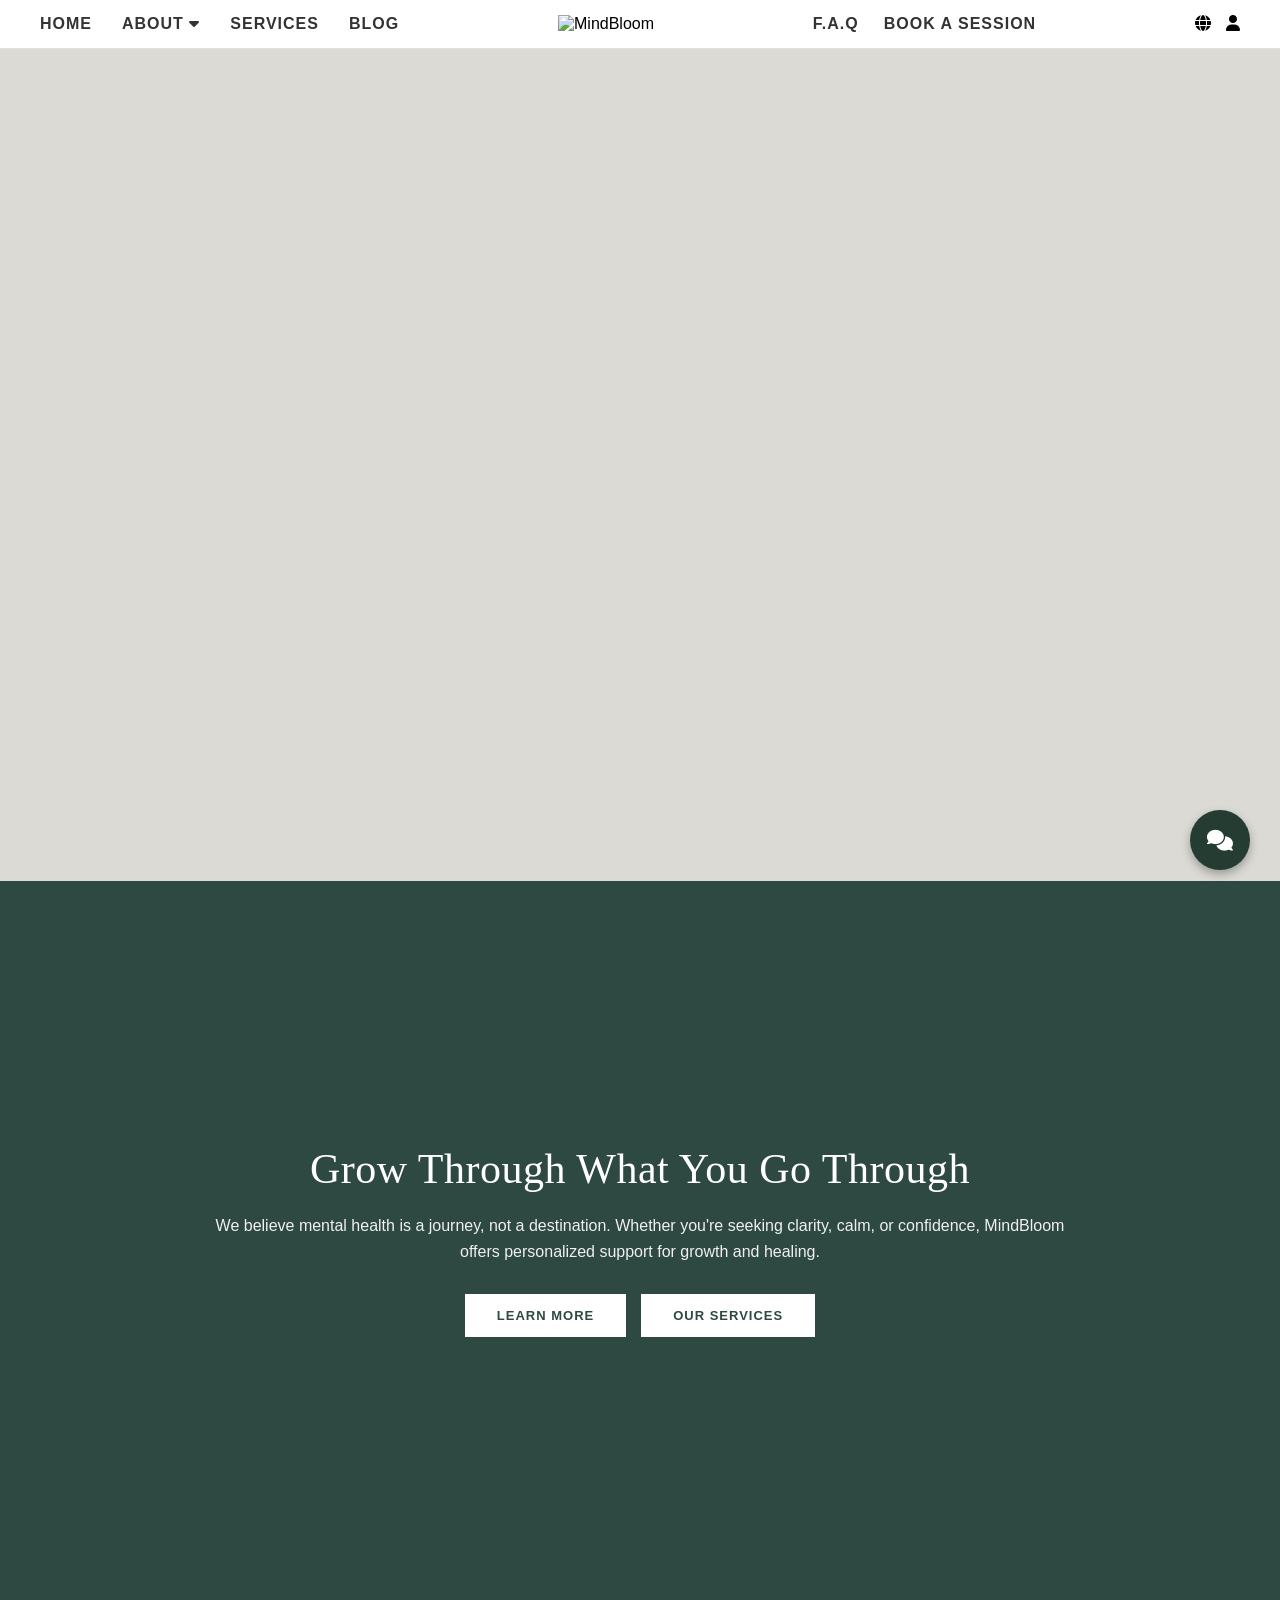
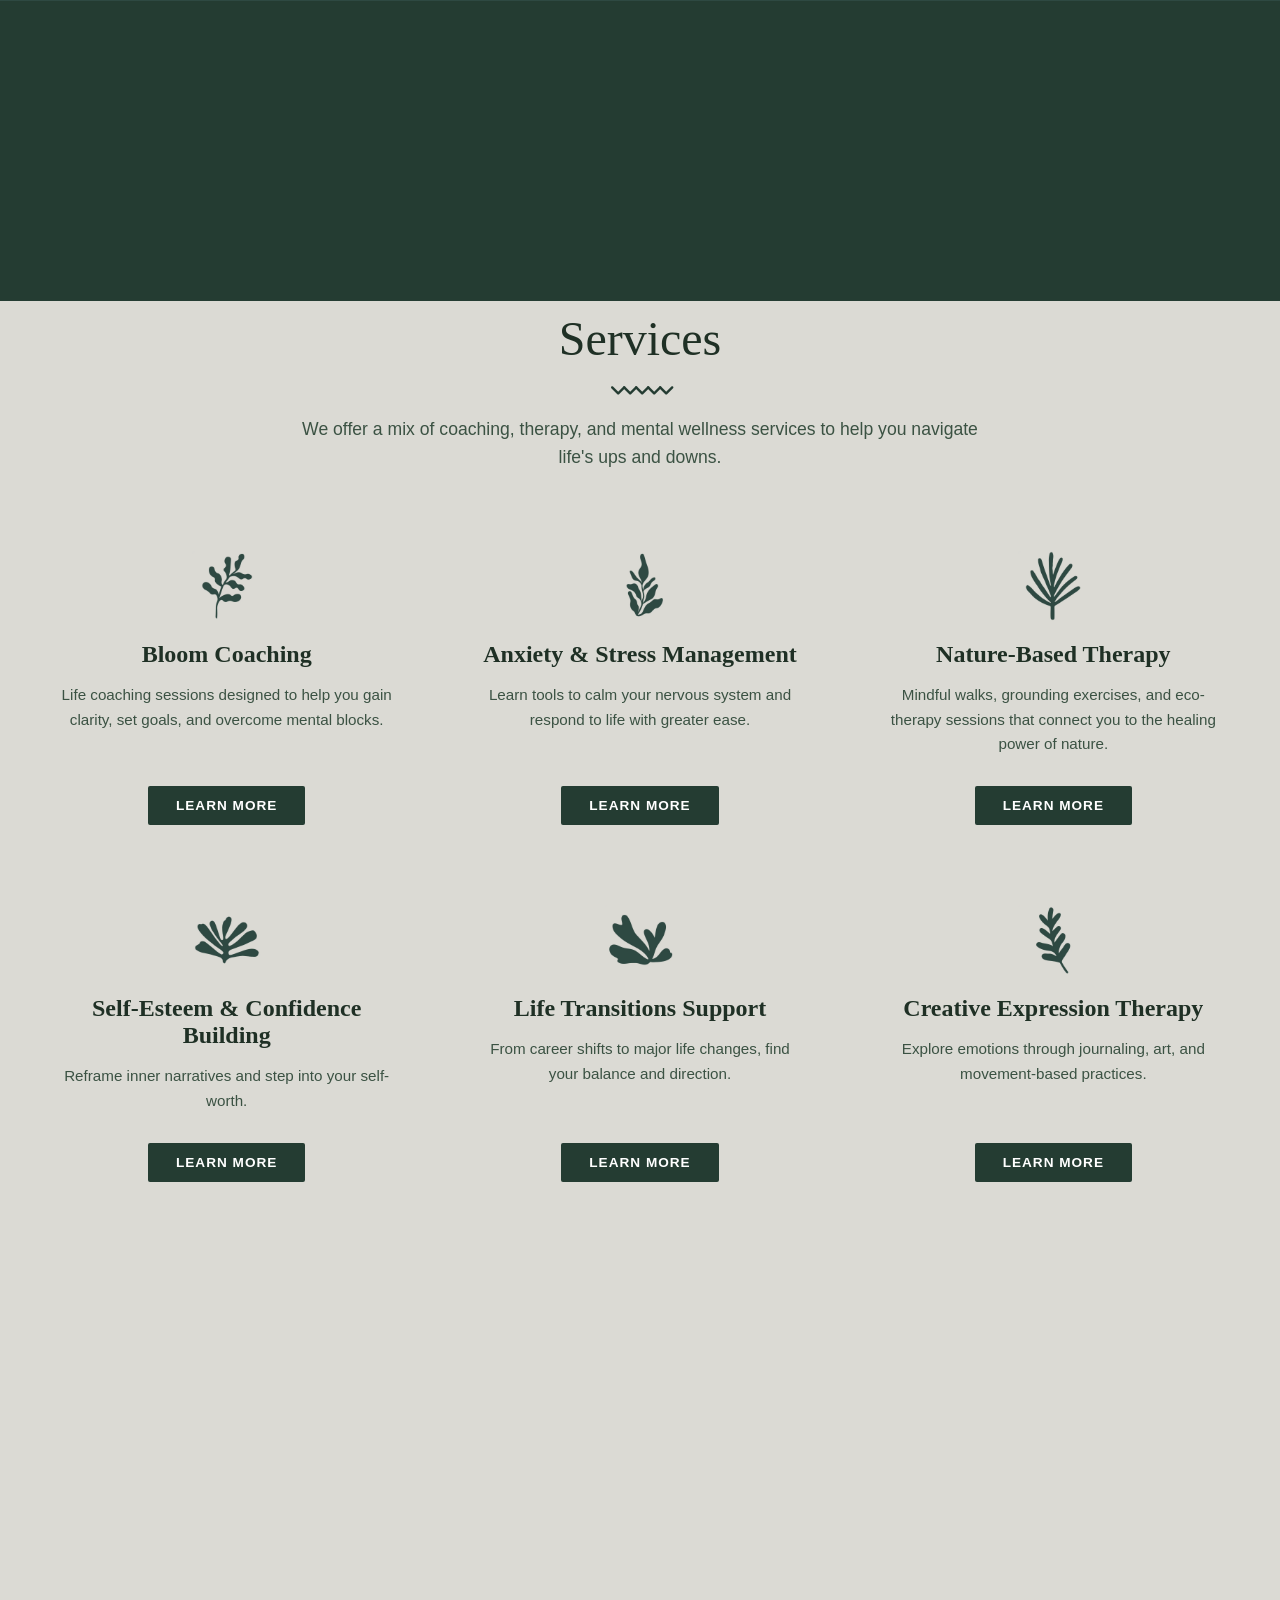
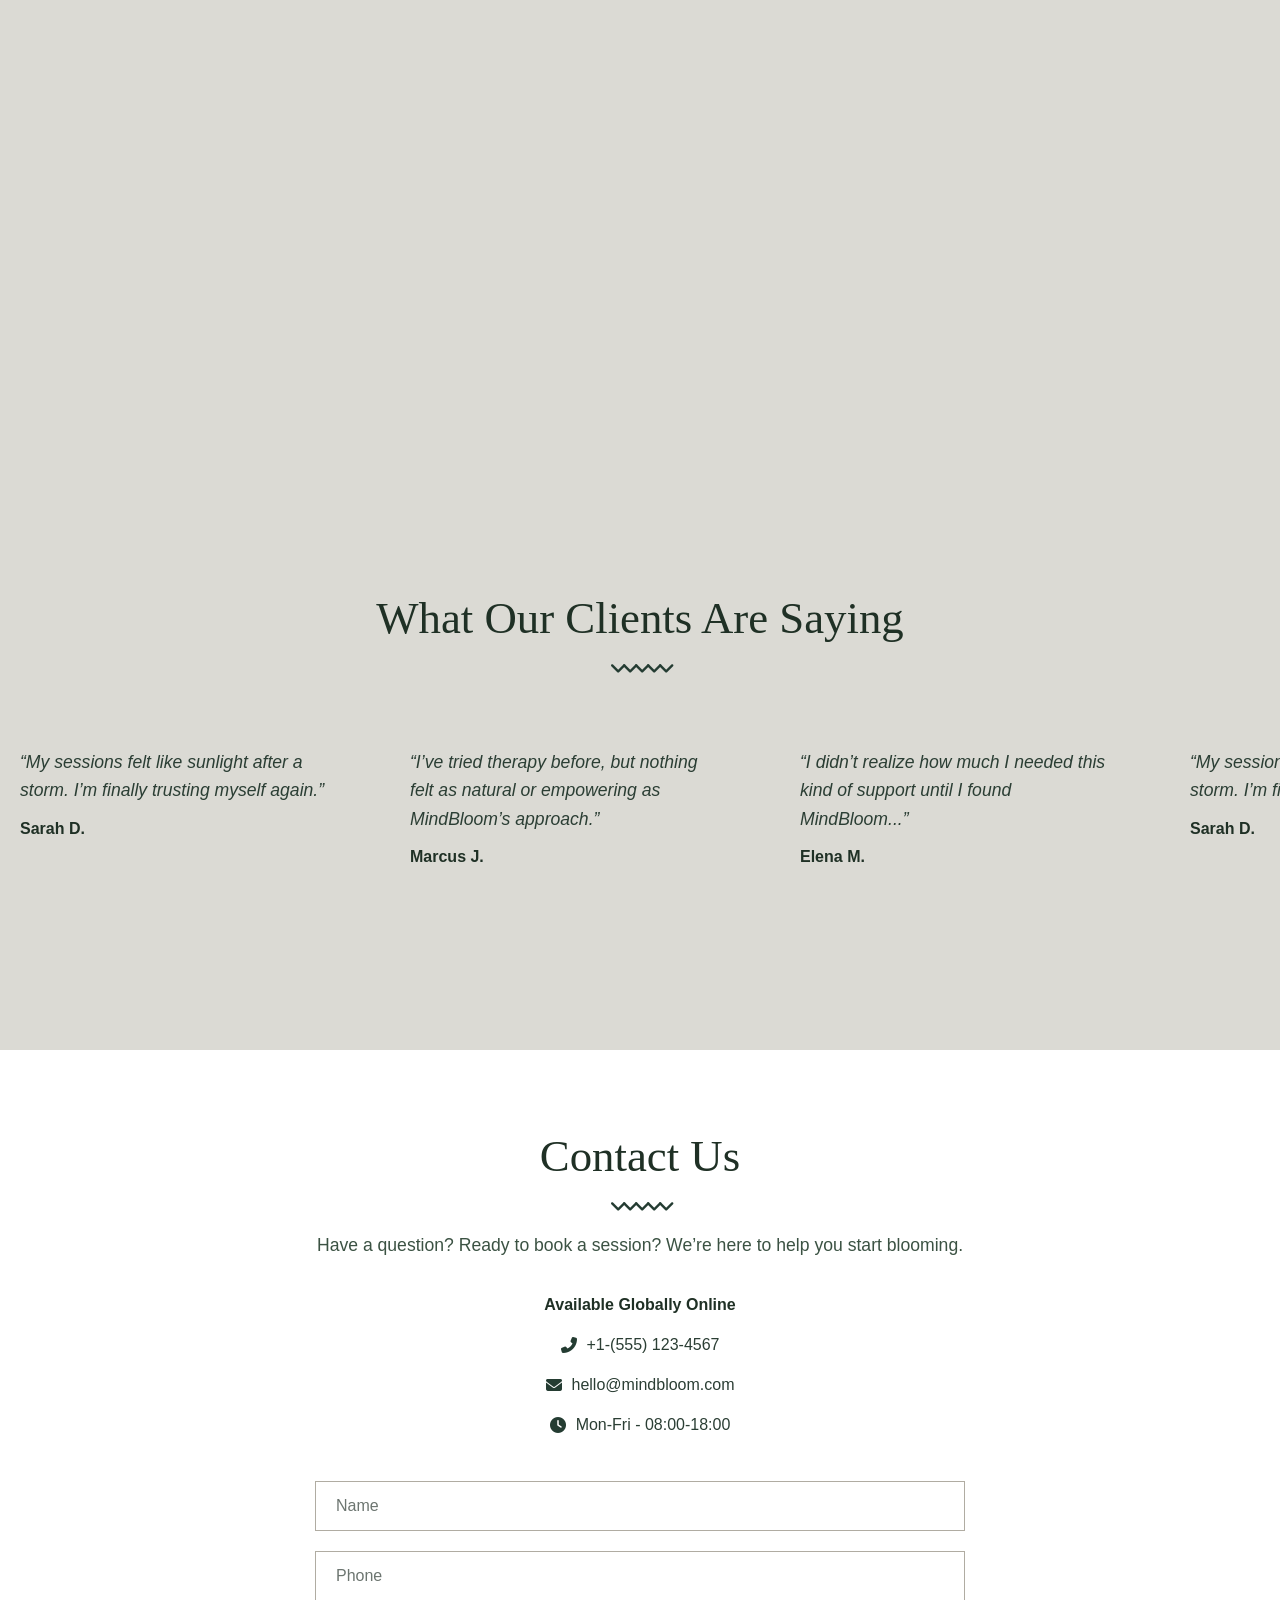
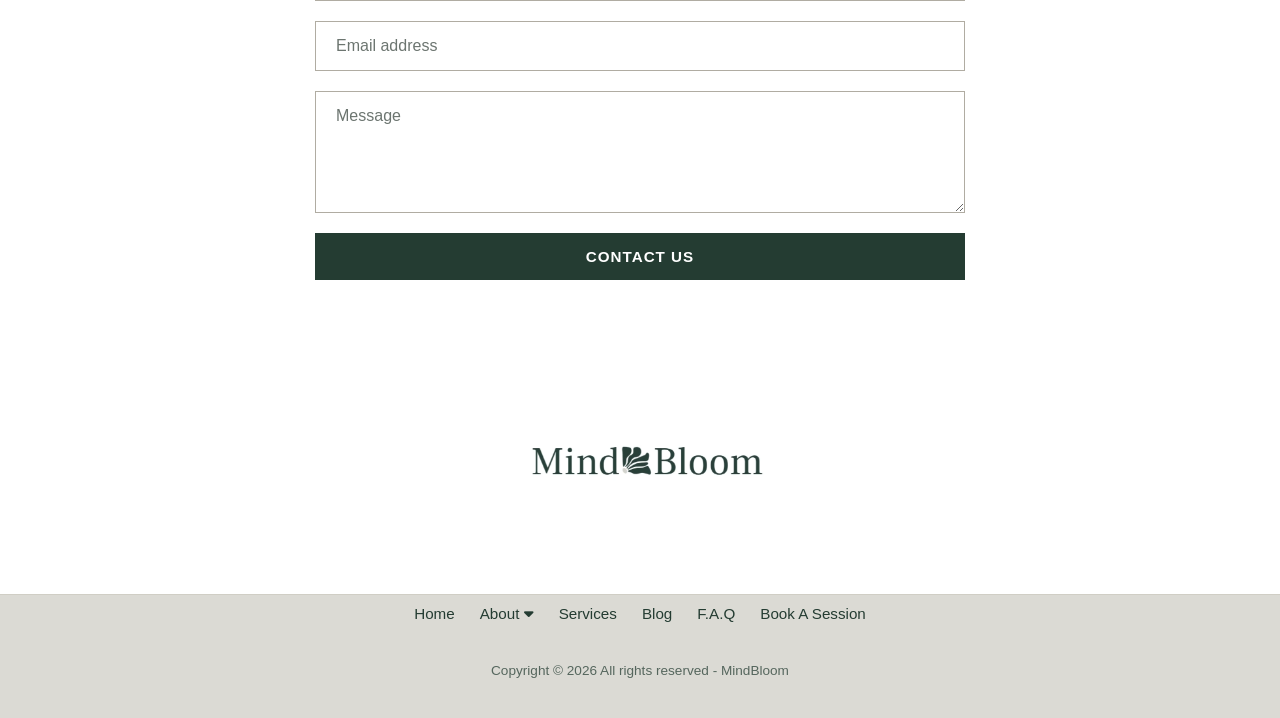
==== commit 13f3ebc5: "Add files via upload" ====
--- a/index.html
+++ b/index.html
@@ -3,305 +3,306 @@
 <head>
     <meta charset="UTF-8">
     <meta name="viewport" content="width=device-width, initial-scale=1.0">
-    <title>Mud & Muse | Artisanal Ceramics</title>
-    <!-- Google Fonts -->
-    <link rel="preconnect" href="https://fonts.googleapis.com">
-    <link rel="preconnect" href="https://fonts.gstatic.com" crossorigin>
-    <link href="https://fonts.googleapis.com/css2?family=Playfair+Display:ital,wght@0,400..700;1,400..700&family=Plus+Jakarta+Sans:wght@400;500;600&display=swap" rel="stylesheet">
+    <title>Mind Bloom</title>
+    <!-- FontAwesome Library for Icons -->
+    <link rel="stylesheet" href="https://cdnjs.cloudflare.com/ajax/libs/font-awesome/6.7.2/css/all.min.css"
+        integrity="sha512-Evv84Mr4kqVGRNSgIGL/F/aIDqQb7xQ2vcrdIwxfjThSH8CSR7PBEakCr51Ck+w+/U6swU2Im1vVX0SVk9ABhg=="
+        crossorigin="anonymous"
+        referrerpolicy="no-referrer" />
+        
+    <!-- Custom Stylesheet -->
     <link rel="stylesheet" href="style.css">
 </head>
 <body>
 
-    <!-- Header & Navbar -->
-    <header class="site-header">
-        <nav class="nav-container">
-            <div class="nav-links">
-                <a href="#home" class="nav-link ">Home</a>
-                <a href="about.html" class="nav-link">About</a>
-                <a href="portfolio.html" class="nav-link">Portfolio</a>
-            </div>
+    <!--  HEADER SECTION  -->
+    <header class="header">
+        <!-- Navigation Links -->
+        <nav class="nav">
+            <ul>
+                <li><a href="#home">HOME</a></li>
+               <li class="menu">
+        <a href="#" class="about-link">ABOUT <i class="fas fa-caret-down"></i></a>
+        <div class="menu-content">
+            <a href="#">ABOUT MINDBLOOM</a>
+            <a href="#">OUR TEAM</a>
+        </div>
+    </li>
+                <li><a href="services.html">SERVICES</a></li>
+                <li><a href="blog.html">BLOG</a></li>
+            </ul>
+        </nav>
+        
+        <!-- Logo -->
+        <div class="logo">
+            <img alt="MindBloom" src="https://files.cdn-files-a.com/uploads/10811601/normal_6837028d12e66.gif">
+        </div>
+        
+        <!-- Navigation Right Menu -->
+        <div class="nav-right">
+            <a href="faq.html" id="faq">F.A.Q</a>
+            <a href="book-session.html">BOOK A SESSION</a>
+        </div>
+        <div class="icons">
+    <!-- 1. (Modal country) -->
+    <div class="menu-item">
+        <input type="checkbox" id="country-toggle" class="modal-checkbox">
+        <label for="country-toggle" class="icon-btn">
+            <i class="fa-solid fa-globe"></i>
+        </label>
+        <div class="profile-modal-overlay">
+            <div class="profile-modal-box">
+                <label for="country-toggle" class="close-modal">&times;</label>
+                <h2>Select Your Country</h2>
+                <p>Please choose your preferred region</p>
+                <div class="modal-links-list">
+                    <a href="#">Egypt (AR)</a>
+                    <a href="#">Saudi Arabia (AR)</a>
+                    <a href="#">USA (EN)</a>
+                </div>
+            </div>
+        </div>
+    </div>
+
+    <!-- 2. (Modal profile) -->
+    <div class="menu-item">
+        <input type="checkbox" id="profile-toggle" class="modal-checkbox">
+        <label for="profile-toggle" class="icon-btn">
+            <i class="fa-solid fa-user"></i>
+        </label>
+        <div class="profile-modal-overlay">
+            <div class="profile-modal-box">
+                <label for="profile-toggle" class="close-modal">&times;</label>
+                <h2>Welcome to MindBloom</h2>
+                <p>Please log in to your account</p>
+                <form>
+                    <input type="email" placeholder="Email Address" required>
+                    <input type="password" placeholder="Password" required>
+                    <button type="submit" class="modal-submit-btn">Login</button>
+                </form>
+            </div>
+        </div>
+    </div>
+</div>
+    </header>
+
+    <!--  HERO VIDEO SECTION -->
+    <section class="hero" id="home">
+    <div class="video">
+         <video autoplay loop muted playsinline poster="https://files.cdn-files-a.com/uploads/10811601/2000_686b7cbb4791f-thumbnail.jpg">
+              <source src="video.mp4" type="video/mp4">
+         </video>
+    </div>
+</section>
+        <!-- Floating Chat Button -->
+         <div class="floating-menu">
+    <div class="menu-items">
+        <a href="mailto:hello@mindbloom.com" class="menu-btn email-btn" title="Email Us">
+            <i class="fas fa-envelope"></i>
+        </a>
+        <a href="tel:+15551234567" class="menu-btn phone-btn" title="Call Us">
+            <i class="fas fa-phone-alt"></i>
+        </a>
+    </div>
+
+    <div class="chat-btn">
+        <i class="fa-solid fa-comments"></i>
+    </div>
+</div>
+       
+    <!--  DARK GREEN CONTENT SECTION  -->
+    <section class="section">
+        <div class="hero-content">
+            <h1>Grow Through What You Go Through</h1>
+            <p>We believe mental health is a journey, not a destination. Whether you're seeking clarity, calm, or confidence, MindBloom offers personalized support for growth and healing.</p>
             
-            <div class="nav-brand">
-                <img src="logo.png" alt="logo">
-            </div>
-
-            <div class="nav-actions">
-                <a href="online.html" class="nav-link">Online Shop</a>
-                <div class="dropdown">
-                <a href="#" class="dropdown-btn">More ▾</a>
-                <div class="dropdown-menu">
-                    <a href="tip.html">Tips & Tricks</a>
-                    <a href="get.html">Get In Touch</a>
+            <div class="hero-btns">
+                <a href="#" class="btn">LEARN MORE</a>
+                <a href="#" class="btn">OUR SERVICES</a>
+            </div>
+        </div>
+    </section>
+     <div class="img-svg">
+     </div>
+  <section class="services" id="services">
+    <div class="services-content">
+        <h2>Services</h2>
+       <div class="angle-down">
+        <i class="fa fa-angle-down" aria-hidden="true"></i>
+        <i class="fa fa-angle-down" aria-hidden="true"></i>
+        <i class="fa fa-angle-down" aria-hidden="true"></i>
+        <i class="fa fa-angle-down" aria-hidden="true"></i>
+        <i class="fa fa-angle-down" aria-hidden="true"></i>
+    </div>
+        <p class="section-desc">We offer a mix of coaching, therapy, and mental wellness services to help you navigate life's ups and downs.</p>
+    </div>
+    
+    <!-- Cards Container  -->
+    <div class="cards-container">
+        
+        <!-- Service Card 1: Bloom Coaching -->
+        <div class="service-card bloom-coaching">
+            <div class="card-icon">
+                <img src="1.webp" alt="Bloom Coaching">
+            </div>
+            <h3>Bloom Coaching</h3>
+            <p>Life coaching sessions designed to help you gain clarity, set goals, and overcome mental blocks.</p>
+            <a href="#" class="card-btn">LEARN MORE</a>
+        </div>
+
+        <!-- Service Card 2: Anxiety & Stress Management -->
+        <div class="service-card anxiety-management">
+            <div class="card-icon">
+                <img src="2.webp" alt="Anxiety Management">
+            </div>
+            <h3>Anxiety & Stress Management</h3>
+            <p>Learn tools to calm your nervous system and respond to life with greater ease.</p>
+            <a href="#" class="card-btn">LEARN MORE</a>
+        </div>
+
+        <!-- Service Card 3: Nature-Based Therapy -->
+        <div class="service-card nature-therapy">
+            <div class="card-icon">
+                <img src="3.webp" alt="Nature Therapy">
+            </div>
+            <h3>Nature-Based Therapy</h3>
+            <p>Mindful walks, grounding exercises, and eco-therapy sessions that connect you to the healing power of nature.</p>
+            <a href="#" class="card-btn">LEARN MORE</a>
+        </div>
+        <!--card 4-->
+        <div class="service-card">
+        <div class="card-icon">
+            <img src="4.webp" alt="Self-Esteem">
+        </div>
+        <h3>Self-Esteem & Confidence Building</h3>
+        <p>Reframe inner narratives and step into your self-worth.</p>
+        <a href="#" class="card-btn">LEARN MORE</a>
+    </div>
+
+    <!--card 5-->
+    <div class="service-card">
+        <div class="card-icon">
+            <img src="5.webp" alt="Life Transitions">
+        </div>
+        <h3>Life Transitions Support</h3>
+        <p>From career shifts to major life changes, find your balance and direction.</p>
+        <a href="#"class="card-btn">LEARN MORE</a>
+    </div>
+
+    <!-- card6-->
+    <div class="service-card">
+        <div class="card-icon">
+            <img src="6.webp" alt="Creative Expression">
+        </div>
+        <h3>Creative Expression Therapy</h3>
+        <p>Explore emotions through journaling, art, and movement-based practices.</p>
+        <a href="#"class="card-btn">LEARN MORE</a>
+    </div>
+</section>
+<div class="headers-img-wrap">
+    <div class="headers-carousel-deactivated carousel slide carousel-fade">
+        <div class="carousel-inner">
+            <div class="item active one-item">
+                <div class="headers-item">
+                    <div class="headers-image"></div>
                 </div>
-              </div> 
-                <!-- زر الـ Checkbox المخفي للتحكم في الفتح والإغلاق -->
-<input type="checkbox" id="langToggle" class="lang-checkbox">
-
-<!-- أيقونة الكوكب في النافبار (تعمل كـ زر لفتح المودال) -->
-<label for="langToggle" class="globe-nav-btn">
-    <svg width="22" height="22" fill="none" stroke="currentColor" stroke-width="2" viewBox="0 0 24 24">
-        <circle cx="12" cy="12" r="10"></circle>
-        <line x1="2" y1="12" x2="22" y2="12"></line>
-        <path d="M12 2a15.3 15.3 0 0 1 4 10 15.3 15.3 0 0 1-4 10 15.3 15.3 0 0 1-4-10 15.3 15.3 0 0 1 4-10z"></path>
-    </svg>
-</label>
-
-
-<div class="lang-modal">
-    
-    <label for="langToggle" class="lang-close-btn">&times;</label>
-    
-    <div class="lang-modal-content">
-        <ul class="lang-list">
-            <li><a href="#" class="lang-item" style="color: #ffffff;">English - Australia</a></li>
-            <li><a href="#" class="lang-item"><img src="https://flagcdn.com/w40/it.png" alt="Italy" class="lang-flag"> Italian - Italiano</a></li>
-            <li><a href="#" class="lang-item"><img src="https://flagcdn.com/w40/fr.png" alt="France" class="lang-flag"> French - Français</a></li>
-            <li><a href="#" class="lang-item"><img src="https://flagcdn.com/w40/pt.png" alt="Portugal" class="lang-flag"> Portuguese - Português</a></li>
-            <li><a href="#" class="lang-item"><img src="https://flagcdn.com/w40/es.png" alt="Spain" class="lang-flag"> Spanish - Español</a></li>
-            <li><a href="#" class="lang-item"><img src="https://flagcdn.com/w40/sa.png" alt="Saudi Arabia" class="lang-flag"> Arabic - العربية</a></li>
+            </div>
+        </div>
+    </div>
+</div>
+<section class="reviews" id="reviews">
+    <div class="reviews-content">
+        <h2>What Our Clients Are Saying</h2>
+        <div class="angle-down">
+            <i class="fas fa-angle-down"></i>
+            <i class="fas fa-angle-down"></i>
+            <i class="fas fa-angle-down"></i>
+            <i class="fas fa-angle-down"></i>
+            <i class="fas fa-angle-down"></i>
+        </div>
+    </div>
+
+  
+    <div class="reviews-slider">
+       
+        <div class="reviews-track">
+            <div class="review-card">
+                <p>“My sessions felt like sunlight after a storm. I’m finally trusting myself again.”</p>
+                <h3>Sarah D.</h3>
+            </div>
+            <div class="review-card">
+                <p>“I’ve tried therapy before, but nothing felt as natural or empowering as MindBloom’s approach.”</p>
+                <h3>Marcus J.</h3>
+            </div>
+            <div class="review-card">
+                <p>“I didn’t realize how much I needed this kind of support until I found MindBloom...”</p>
+                <h3>Elena M.</h3>
+            </div>
+            
+            
+            <div class="review-card">
+                <p>“My sessions felt like sunlight after a storm. I’m finally trusting myself again.”</p>
+                <h3>Sarah D.</h3>
+            </div>
+            <div class="review-card">
+                <p>“I’ve tried therapy before, but nothing felt as natural or empowering as MindBloom’s approach.”</p>
+                <h3>Marcus J.</h3>
+            </div>
+            <div class="review-card">
+                <p>“I didn’t realize how much I needed this kind of support until I found MindBloom. My coach helped me untangle years of self-doubt with so much patience and kindness. I feel lighter, clearer, and more confident than I have in years.”</p>
+                <h3>Marcus M.</h3>
+            </div>
+        </div>
+    </div>
+</section>
+<!--contact-->
+<section class="contact">
+    <div class="contact-content">
+        <h2>Contact Us</h2>
+        <div class="angle-down">
+          
+            <i class="fas fa-angle-down"></i>
+            <i class="fas fa-angle-down"></i>
+            <i class="fas fa-angle-down"></i>
+            <i class="fas fa-angle-down"></i>
+            <i class="fas fa-angle-down"></i>
+        </div>
+        <p class="contact-desc">Have a question? Ready to book a session? We’re here to help you start blooming.</p>
+        
+        <div class="contact-info">
+            <p class="availability">Available Globally Online</p>
+            <p><i class="fas fa-phone-alt"></i> +1-(555) 123-4567</p>
+            <p><i class="fas fa-envelope"></i> hello@mindbloom.com</p>
+            <p><i class="fas fa-clock"></i> Mon-Fri - 08:00-18:00</p>
+        </div>
+        <form class="contact-form">
+            <input type="text" placeholder="Name" required>
+            <input type="tel" placeholder="Phone" required>
+            <input type="email" placeholder="Email address" required>
+            <textarea placeholder="Message" rows="5" required></textarea>
+            <button type="submit" class="submit-btn">CONTACT US</button>
+        </form>
+    </div>
+    </div>
+    <div class="my-logo">
+            <img src="logo.png" alt="MindBloom Logo">
+        </div>
+</section>
+<footer class="footer">
+    <div class="footer-content">
+        <!-- اللوجو في الفوتر -->
+        <ul class="footer-nav">
+            <li><a href="#home">Home</a></li>
+            <li><a href="#about">About <i class="fas fa-caret-down"></i></a></li>
+            <li><a href="#services">Services</a></li>
+            <li><a href="#blog">Blog</a></li>
+            <li><a href="#faq">F.A.Q</a></li>
+            <li><a href="#book-session">Book A Session</a></li>
         </ul>
-    </div>
-</div>
-
-<input type="checkbox" id="profileToggle" class="profile-checkbox">
-
-
-<label for="profileToggle" class="profile-nav-btn">
-    <svg width="22" height="22" fill="none" stroke="currentColor" stroke-width="2" viewBox="0 0 24 24">
-        <path d="M20 21v-2a4 4 0 0 0-4-4H8a4 4 0 0 0-4 4v2"></path>
-        <circle cx="12" cy="7" r="4"></circle>
-    </svg>
-</label>
-
-
-<div class="profile-modal">
-   >
-    <label for="profileToggle" class="profile-close-btn">&times;</label>
-
-   >
-    <div class="profile-modal-box">
-       
-        <div class="profile-modal-header">
-            <h3>Please enter your email</h3>
-        </div>
-
-     
-        <div class="profile-modal-body">
-            <form>
-                <input type="email" placeholder="example@example.com" required class="profile-input">
-                
-                <button type="submit" class="profile-submit-btn">SIGN IN OR CREATE AN ACCOUNT</button>
-                
-                <p class="profile-divider">Or Continue Using</p>
-
-                <button type="button" class="social-btn facebook-btn">
-                    <span class="social-icon">f</span>
-                    <span>Continue with Facebook</span>
-                </button>
-
-          
-                <button type="button" class="social-btn google-btn">
-                    <span class="social-icon">G</span>
-                    <span>Continue with Google</span>
-                </button>
-            </form>
-        </div>
-    </div>
-</div>
-                    <button aria-label="Menu" class="icon-btn">
-                        <svg width="20" height="20" fill="none" stroke="currentColor" stroke-width="2" viewBox="0 0 24 24"><path d="M3 12h18M3 6h18M3 18h18"/></svg>
-                    </button>
-                </div>
-            </div>
-        </nav>
-    </header>
-
-    <!-- Hero Section (Video Background) -->
-    <main>
-        <section class="hero-section" id="home">
-            <video autoplay muted loop playsinline class="hero-video">
-                <source src="Recording 2026-08-17 215227.mp4" type="video/mp4">
-            </video>
-        </section>
-
-        <!-- Studio Section (Paragraph & Button) -->
-        <section class="studio-section">
-            <div class="studio-container">
-                <h2 class="studio-title">My Studio</h2>
-                <p class="studio-description">
-                    At Mud & Muse, I believe in slowing down, getting my hands dirty, and shaping beauty from the earth. Whether you're here to browse original ceramic pieces, start your own pottery journey, or just get inspired—I've got something for you. Every piece is made with intention, joy, and a hint of wild creativity.
-                </p>
-                <a href="about.html" class="studio-btn">MEET THE ARTIST BEHIND THE WHEEL</a>
-            </div>
-        </section>
-    </main>
-
-    <section class="features-section">
-    <div class="features-container">
-        
-        <!--  Tips & Tricks -->
-        <div class="feature-card">
-            <div class="feature-icon">
-                
-                <svg viewBox="0 0 200 200" width="45" height="45" fill="#2c7a7b">
-                    <path d="M42.1,-55.8C53.7,-47.5,63.7,-37.2,69.5,-24.9C75.3,-12.6,76.9,1.7,73.1,14.6C69.3,27.5,60.1,39,48.7,47.8C37.3,56.6,23.7,62.7,9.3,67C-5.2,71.3,-20.5,73.8,-33.4,68.9C-46.3,64.1,-56.9,51.8,-63.9,37.6C-70.9,23.4,-74.3,7.3,-72.6,-8.1C-70.8,-23.5,-63.9,-38.3,-52.7,-46.8C-41.5,-55.2,-26.1,-57.3,-11.9,-61.2C2.3,-65.2,16.5,-71,30.5,-67.2C44.4,-63.5,58.2,-50.2,42.1,-55.8Z" transform="translate(100 100)" />
-                </svg>
-            </div>
-            <h3 class="feature-title">Tips & Tricks</h3>
-            <p class="feature-desc">
-                Get your hands dirty—in the best way. From glaze guides to clay hacks, explore bite-sized lessons and studio wisdom for every stage of your ceramics journey.
-            </p>
-            <a href="#" class="feature-btn">LEARN MORE</a>
-        </div>
-
-        <!-- Portfolio  -->
-        <div class="feature-card">
-            <div class="feature-icon">
-                
-                <svg viewBox="0 0 200 200" width="45" height="45" fill="#d69e2e">
-                    <path d="M39,-48.5C50.7,-40.5,60.5,-29.4,66.1,-16.6C71.6,-3.9,72.9,10.6,68.1,23C63.2,35.4,52.2,45.7,39.7,52.4C27.2,59.1,13.6,62.2,-0.2,62.5C-13.9,62.8,-27.9,60.3,-40.1,53.4C-52.3,46.5,-62.7,35.2,-67.5,21.8C-72.3,8.4,-71.5,-7.1,-65.9,-20.1C-60.3,-33.2,-49.9,-43.8,-38.1,-51.8C-26.3,-59.8,-13.1,-65.1,-0.5,-64.6C12.1,-64.1,27.3,-56.6,39,-48.5Z" transform="translate(100 100)" />
-                </svg>
-            </div>
-            <h3 class="feature-title">Portfolio</h3>
-            <p class="feature-desc">
-                A peek inside the kiln. Browse my collection of past works, process photos, and favorite pieces—each one shaped with heart, fire, and a bit of whimsy.
-            </p>
-            <a href="#" class="feature-btn">LEARN MORE</a>
-        </div>
-
-        <!--  Shop Ceramics -->
-        <div class="feature-card">
-            <div class="feature-icon">
-                <!-- شكل بقعة عضوية أخرى -->
-                <svg viewBox="0 0 200 200" width="45" height="45" fill="#2c7a7b">
-                    <path d="M44.7,-53C58.8,-43.2,71.8,-30.5,76.5,-15C81.2,0.6,77.7,19,68.7,33.5C59.7,48,45.3,58.6,29.3,64.2C13.3,69.7,-4.3,70.2,-20.2,65.1C-36.1,60,-50.3,49.3,-59.8,35.1C-69.3,20.9,-74.1,3.2,-71.2,-12.3C-68.3,-27.8,-57.7,-41.1,-44.5,-51C-31.3,-60.9,-15.6,-67.4,-0.2,-67.2C15.3,-67,30.6,-62.8,44.7,-53Z" transform="translate(100 100)" />
-                </svg>
-            </div>
-            <h3 class="feature-title">Shop Ceramics</h3>
-            <p class="feature-desc">
-                Handmade pieces. Curated kits. Tools you'll actually use. Whether you're collecting or creating, shop original ceramics, starter kits, and trusted supplies—all crafted or chosen with care.
-            </p>
-            <a href="#" class="feature-btn">LEARN MORE</a>
-        </div>
-
-    </div>
-</section>
-
-<!--online-->
-<section class="store-section">
-    <div class="store-container">
-        
-        <div class="store-header">
-            <h2 class="store-title">Online Store</h2>
-            <div class="wavy-divider">
-                <svg width="60" height="15" viewBox="0 0 60 15" fill="none" stroke="#2c7a7b" stroke-width="3" stroke-linecap="round" stroke-linejoin="round">
-                    <path d="M2 12.5C7 2.5 13 12.5 18 12.5C23 2.5 29 12.5 34 12.5C39 2.5 45 12.5 50 12.5C55 2.5 58 12.5 58 12.5"/>
-                </svg>
-            </div>
-        </div>
-
-       
-        <div class="store-grid">
-            
-            <!--  My Ceramics -->
-            <div class="store-card">
-                <div class="card-image" style="background-image: url('https://kahwate.com/wp-content/uploads/2021/09/%D8%A7%D9%86%D9%88%D8%A7%D8%B9-%D8%A7%D9%83%D9%88%D8%A7%D8%A8-%D9%82%D9%87%D9%88%D8%A9-780x450.jpg');">
-                    <div class="card-badge">MY CERAMICS</div>
-                    <div class="card-footer">
-                        <span class="product-count">3 PRODUCTS</span>
-                        <a href="#" class="shop-now">SHOP NOW</a>
-                    </div>
-                </div>
-            </div>
-
-            <!--  Ceramics Kits -->
-            <div class="store-card">
-                <div class="card-image" style="background-image: url('https://encrypted-tbn0.gstatic.com/images?q=tbn:ANd9GcQvOxqlytje_m9sdIQRWZjk2KPuQWsgWTuBWGra8EreyQ&s=10');">
-                    <div class="card-badge">CERAMICS KITS</div>
-                    <div class="card-footer">
-                        <span class="product-count">2 PRODUCTS</span>
-                        <a href="#" class="shop-now">SHOP NOW</a>
-                    </div>
-                </div>
-            </div>
-
-            <!--  Ceramics Supplies -->
-            <div class="store-card">
-                <div class="card-image" style="background-image: url('https://encrypted-tbn0.gstatic.com/images?q=tbn:ANd9GcQ0G1bFvCfi0DbVkRgPvxTpfRKU9wOpBnSkiPsTEvfQTQ&s=10');">
-                    <div class="card-badge">CERAMICS SUPPLIES</div>
-                    <div class="card-footer">
-                        <span class="product-count">3 PRODUCTS</span>
-                        <a href="#" class="shop-now">SHOP NOW</a>
-                    </div>
-                </div>
-            </div>
-
-        </div>
-    </div>
-</section>
-
-<section class="club-section">
-    <div class="club-container">
-        
-        <div class="club-icon">
-            <svg viewBox="0 0 200 120" width="120" height="75">
-                
-                <path d="M70,95 C65,70 68,55 75,35 C77,30 83,30 85,35 C92,55 95,70 90,95 Z" fill="#ffffff"/>
-                
-                <path d="M92,100 C85,60 88,35 97,10 C99,5 103,5 105,10 C114,35 117,60 110,100 Z" fill="#d69e2e"/>
-                
-                <path d="M110,100 C105,75 108,60 115,45 C117,40 123,40 125,45 C132,60 135,75 130,100 Z" fill="#2c7a7b"/>
-            </svg>
-        </div>
-
-    
-        <h2 class="club-title">Join The Ceramics Club</h2>
-
-        
-        <p class="club-description">
-            Get muddy with us—be the first to know about new collections, studio tips, exclusive discounts, and behind-the-wheel sneak peeks.
-        </p>
-        
-        <p class="club-subtext">
-            Sign up now and get 10% off your first order!
-        </p>
-
-    </div>
-</section>
-<section class="footer-club-section">
-    <div class="club-content">
-    
-        <form class="subscribe-form">
-            <div class="input-icon-wrapper">
-                <span class="email-icon">
-                    <svg width="18" height="18" fill="none" stroke="currentColor" stroke-width="2" viewBox="0 0 24 24"><path d="M4 4h16c1.1 0 2 .9 2 2v12c0 1.1-.9 2-2 2H4c-1.1 0-2-.9-2-2V6c0-1.1.9-2 2-2z"/><polyline points="22,6 12,13 2,6"/></svg>
-                </span>
-                <input type="email" placeholder="Email Address" required class="subscribe-input">
-            </div>
-            <button type="submit" class="subscribe-btn">SUBSCRIBE</button>
-        </form>
-    </div>
-
-    <!-- خط التمويج الفاصل (Wave) -->
-    <div class="wave-container">
-        <svg viewBox="0 0 1440 120" fill="none" xmlns="http://www.w3.org/2000/svg" preserveAspectRatio="none">
-            <path d="M0,32L48,42.7C96,53,192,75,288,80C384,85,480,75,576,58.7C672,43,768,21,864,26.7C960,32,1056,64,1152,74.7C1248,85,1344,75,1392,69.3L1440,64L1440,120L1392,120C1344,120,1248,120,1152,120C1056,120,960,120,864,120C768,120,672,120,576,120C480,120,384,120,288,120C192,120,96,120,48,120L0,120Z" fill="#ffffff"/>
-        </svg>
-    </div>
-
-    <!-- الفوتر السفلي بخلفية بيضاء -->
-    <div class="footer-bottom">
-        <div class="footer-links">
-            <a href="#home">Home</a>
-            <a href="about.html">About</a>
-            <a href="portfolio.html">Portfolio</a>
-            <a href="online.html">Online Shop</a>
-            <a href="tip.html">Tips & Tricks</a>
-            <a href="get.html">Get In Touch</a>
-        </div>
-        <p class="copyright">Copyright © 2026 All rights reserved - Mud & Muse</p>
-    </div>
-</section>
-
+
+        <!-- حقوق النشر -->
+        <p class="copyright">Copyright © 2026 All rights reserved - MindBloom</p>
+    </div>
+</footer>
 </body>
 </html>
--- a/style.css
+++ b/style.css
@@ -1,917 +1,816 @@
- /* --- CSS Variables & Reset --- */
-        :root {
-            --bg-color: #f7f5f0;
-            --text-primary: #1e1e1e;
-            --accent-teal: #2c7a7b;
-            --accent-gold: #d69e2e;
-            --font-serif: 'Playfair Display', serif;
-            --font-sans: 'Plus Jakarta Sans', sans-serif;
-        }
-
-        * {
-            margin: 0;
-            padding: 0;
-            box-sizing: border-box;
-        }
-
-        body {
-            background-color: var(--bg-color);
-            color: var(--text-primary);
-            font-family: var(--font-sans);
-            overflow-x: hidden;
-            -webkit-font-smoothing: antialiased;
-        }
-
-        /* --- 1. Navigation Bar --- */
-        .site-header {
-            width: 100%;
-            padding: 1.5rem 3rem;
-            background-color: var(--bg-color);
-            position: sticky;
-            top: 0;
-            z-index: 100;
-        }
-
-        .nav-container {
-            max-width: 1440px;
-            margin: 0 auto;
-            display: flex;
-            align-items: center;
-            justify-content: space-between;
-        }
-
-        .nav-links, .nav-actions {
-            display: flex;
-            align-items: center;
-            gap: 2rem;
-        }
-
-        .nav-link {
-            text-decoration: none;
-            color: var(--text-primary);
-            font-size: 0.95rem;
-            font-weight: 500;
-            transition: color 0.3s ease;
-            position: relative;
-        }
-
-        .nav-link:hover, .nav-link.active {
-            color: var(--accent-teal);
-        }
-
-        .nav-link.active::after {
-            content: '';
-            position: absolute;
-            bottom: -4px;
-            left: 0;
-            width: 100%;
-            height: 2px;
-            background-color: var(--accent-teal);
-            border-radius: 2px;
-        }
-
-        .nav-brand a {
-            font-family: var(--font-serif);
-            font-size: 2.2rem;
-            font-weight: 100;
-            color: var(--accent-teal);
-            text-decoration: none;
-            letter-spacing: -0.5px;
-        }
-        .nav-brand img {
-            height: 40px;
-            width: auto;
-            display: block;
-        }
-
-        .nav-brand span {
-            color: var(--accent-gold);
-        }
-
-        .nav-icons {
-            display: flex;
-            align-items: center;
-            gap: 1rem;
-            margin-left: 1rem;
-        }
-
-        .icon-btn {
-            background: none;
-            border: none;
-            cursor: pointer;
-            color: var(--text-primary);
-            transition: transform 0.2s ease, color 0.2s ease;
-            display: flex;
-            align-items: center;
-            justify-content: center;
-        }
-
-        .icon-btn:hover {
-            color: var(--accent-teal);
-            transform: translateY(-2px);
-        }
-
-        /* --- 2. Hero Section with Video Background --- */
-        .hero-section {
-            position: relative;
-            width: 100%;
-            height: calc(100vh - 90px);
-            display: flex;
-            align-items: center;
-            justify-content: center;
-            overflow: hidden;
-            background-color: var(--bg-color);
-        }
-
-        .hero-video {
-            position: absolute;
-            top: 50%;
-            left: 50%;
-            transform: translate(-50%, -50%);
-            min-width: 100%;
-            min-height: 100%;
-            width: auto;
-            height: auto;
-            object-fit: cover;
-            z-index: 1;
-            opacity: 0.85;
-        }
-
-        .hero-content {
-            position: relative;
-            z-index: 3;
-            text-align: center;
-        }
-
-        .hero-title {
-            font-family: var(--font-serif);
-            font-size: clamp(4rem, 10vw, 8.5rem);
-            font-weight: 700;
-            letter-spacing: -0.03em;
-            color: #2b2b2b;
-            user-select: none;
-        }
-
-        .hero-title span {
-            font-style: italic;
-            color: #4a4a4a;
-        }
-
-        
-.dropdown {
+* {
+    margin: 0;
+    padding: 0;
+    box-sizing: border-box;
+    font-family: 'Segoe UI', Tahoma, Geneva, Verdana, sans-serif;
+}
+
+body {
+    background-color: #dbdad4;
+}
+
+/*  HEADER STYLES  */
+.header {
+    display: flex;
+    justify-content: space-between;
+    align-items: center;
+    padding: 15px 40px;
+    background-color: #ffffff;
+    border-bottom: 1px solid #e0e0e0;
+    position: sticky;
+    top: 0;
+    z-index: 1000;
+}
+
+.nav ul {
+    display: flex;
+    list-style: none;
+    gap: 30px;
+}
+
+.nav ul li a {
+    text-decoration: none;
+    color: #333333;
+    font-size: 16px;
+    font-weight: 600;
+    letter-spacing: 1px;
+    transition: color 0.3s;
+}
+
+.nav ul li a:hover {
+    color: #2c4a3e;
+}
+
+.logo img {
+    height: 50px;
+    object-fit: contain;
+}
+
+.nav-right {
+    display: flex;
+    align-items: center;
+    gap: 25px;
+}
+
+.nav-right a {
+    text-decoration: none;
+    color: #333333;
+    font-size: 16px;
+    font-weight: 600;
+    letter-spacing: 1px;
+}
+
+/*  NAVIGATION DROPDOWN MENU  */
+.nav-menu {
+    display: flex;
+    list-style: none;
+    gap: 30px;
+    align-items: center;
+    justify-content: center;
+}
+
+.nav-menu li {
     position: relative;
+}
+
+.nav-menu li a {
+    text-decoration: none;
+    color: #243c32;
+    font-size: 1rem;
+    font-weight: 500;
+    padding: 10px 0;
     display: inline-block;
-}
-
-/* زر الـ More */
-.dropdown-btn {
-    text-decoration: none;
-    color: var(--text-primary);
-    font-size: 0.95rem;
-    font-weight: 500;
-    transition: color 0.3s ease;
-    cursor: pointer;
-}
-
-.dropdown-btn:hover {
-    color: var(--accent-teal);
-}
-
-
-.dropdown-menu {
+    transition: color 0.3s;
+}
+
+.about-link {
+    position: relative;
+    
+}
+
+.menu-content {
     position: absolute;
     top: 100%;
-    left: 50%;
-    transform: translateX(-50%) translateY(10px);
+    left: 0;
     background-color: #ffffff;
-    min-width: 160px;
-    box-shadow: 0 10px 25px rgba(0, 0, 0, 0.08);
-    border-radius: 6px;
-    padding: 8px 0;
+    min-width: 200px;
+    box-shadow: 0 4px 12px rgba(0, 0, 0, 0.1);
     opacity: 0;
     visibility: hidden;
-    transition: all 0.3s ease;
-    z-index: 110;
-}
-
-
-.dropdown-menu a {
+    transform: translateY(10px);
+    transition: all 0.3s ease-in-out;
+    z-index: 99;
+    padding: 10px 0;
+    border-top: 2px solid #243c32;
+}
+
+.menu-content a {
     display: block;
-    padding: 10px 20px;
-    color: #2c2c2c;
-    text-decoration: none;
-    font-size: 14px;
-    font-family: 'Plus Jakarta Sans', sans-serif;
-    transition: background-color 0.2s ease, color 0.2s ease;
-}
-
-.dropdown-menu a:hover {
-    background-color: #f7f5f0;
-    color: #2c7a7b;
-}
-
-
-.dropdown:hover .dropdown-menu {
+    padding: 12px 20px;
+    color: #243c32;
+    font-size: 0.9rem;
+    font-weight: 600;
+    text-align: left;
+    transition: background-color 0.2s, color 0.2s;
+}
+
+.menu-content a:hover {
+    background-color: #f5f5f3;
+    color: #172921;
+}
+
+.menu:hover .menu-content {
     opacity: 1;
     visibility: visible;
-    transform: translateX(-50%) translateY(0);
-}
-
-        /* --- 3. Studio Section --- */
-        .studio-section {
-            background-color: var(--bg-color);
-            padding: 120px 20px;
-            display: flex;
-            justify-content: center;
-            align-items: center;
-            text-align: center;
-            position: relative;
-            z-index: 5;
-        }
-
-        .studio-container {
-            max-width: 800px;
-            margin: 0 auto;
-        }
-
-        .studio-title {
-            font-family: var(--font-serif);
-            font-size: clamp(2.5rem, 5vw, 3.5rem);
-            color: var(--accent-teal);
-            margin-bottom: 25px;
-            font-weight: 700;
-        }
-
-        .studio-description {
-            font-size: 1.15rem;
-            line-height: 1.8;
-            color: #4a4a4a;
-            margin-bottom: 40px;
-        }
-
-        .studio-btn {
-            display: inline-block;
-            background-color: #0e869c;
-            color: #ffffff;
-            padding: 15px 35px;
-            font-size: 0.9rem;
-            font-weight: 600;
-            letter-spacing: 0.5px;
-            text-decoration: none;
-            border-radius: 4px;
-            transition: background-color 0.3s ease, transform 0.2s ease;
-            box-shadow: 0 4px 15px rgba(14, 134, 156, 0.2);
-        }
-
-        .studio-btn:hover {
-            background-color: #0b6c7d;
-            transform: translateY(-2px);
-        }
-
-       .features-section {
-    background-color: #f7f5f0;
-    padding: 100px 20px;
-}
-
-.features-container {
-    max-width: 1200px;
-    margin: 0 auto;
-    display: grid;
-    grid-template-columns: repeat(3, 1fr);
-    gap: 40px;
+    transform: translateY(0);
+}
+/*icon styles*/
+.icons {
+    display: flex;
+    align-items: center;
+}
+.menu-item {
+    position: relative;
+    margin-left: 15px;
+}
+
+.menu-item:first-child {
+    margin-left: 0;
+}
+.modal-checkbox {
+    display: none;
+}
+
+.profile-modal-overlay {
+    position: fixed;
+    top: 0;
+    left: 0;
+    width: 100%;
+    height: 100%;
+    background-color: rgba(0, 0, 0, 0.5); 
+    display: flex;
+    justify-content: center;
+    align-items: center;
+    opacity: 0;
+    visibility: hidden;
+    transition: all 0.3s ease-in-out;
+    z-index: 9999;
+}
+
+.modal-checkbox:checked ~ .profile-modal-overlay {
+    opacity: 1;
+    visibility: visible;
+}
+
+.profile-modal-box {
+    background-color: #ffffff;
+    width: 90%;
+    max-width: 400px;
+    padding: 30px;
+    border-radius: 15px;
+    box-shadow: 0 10px 25px rgba(0, 0, 0, 0.2);
+    position: relative;
     text-align: center;
-}
-
-.feature-card {
+    transform: translateY(-20px);
+    transition: transform 0.3s ease-in-out;
+}
+
+.modal-checkbox:checked ~ .profile-modal-overlay .profile-modal-box {
+    transform: translateY(0);
+}
+
+.close-modal {
+    position: absolute;
+    top: 15px;
+    right: 20px;
+    font-size: 1.5rem;
+    color: #243c32;
+    cursor: pointer;
+    font-weight: bold;
+    transition: color 0.2s;
+}
+
+.close-modal:hover {
+    color: #f05a28;
+}
+
+
+.profile-modal-box h2 {
+    color: #243c32;
+    margin-bottom: 10px;
+    font-size: 1.5rem;
+}
+
+.profile-modal-box p {
+    color: #666;
+    font-size: 0.9rem;
+    margin-bottom: 20px;
+}
+
+
+.modal-links-list {
     display: flex;
     flex-direction: column;
-    align-items: center;
-    padding: 20px;
-}
-
-/* تنسيق دائرة الأيقونة البيضاء */
-.feature-icon {
-    width: 90px;
-    height: 90px;
-    background-color: #ffffff;
-    border-radius: 50%;
-    display: flex;
-    justify-content: center;
-    align-items: center;
-    margin-bottom: 25px;
-    box-shadow: 0 10px 25px rgba(0, 0, 0, 0.04);
+    gap: 10px;
+}
+
+.modal-links-list a {
+    display: block;
+    padding: 12px;
+    background-color: #f5f5f3;
+    color: #243c32;
+    text-decoration: none;
+    border-radius: 8px;
+    font-weight: 500;
+    transition: background-color 0.2s, color 0.2s;
+}
+
+.modal-links-list a:hover {
+    background-color: #243c32;
+    color: #ffffff;
+}
+
+
+.profile-modal-box form {
+    display: flex;
+    flex-direction: column;
+    gap: 15px;
+}
+
+.profile-modal-box input {
+    padding: 12px 15px;
+    border: 1px solid #d0cec5;
+    border-radius: 8px;
+    outline: none;
+    font-size: 0.9rem;
+}
+
+.profile-modal-box input:focus {
+    border-color: #243c32;
+}
+
+.modal-submit-btn {
+    background-color: #243c32;
+    color: #ffffff;
+    border: none;
+    padding: 12px;
+    border-radius: 8px;
+    font-size: 1rem;
+    cursor: pointer;
+    transition: background-color 0.2s;
+}
+
+.modal-submit-btn:hover {
+    background-color: #172921;
+}
+
+/* HERO VIDEO SECTION  */
+.hero {
+    position: relative;
+    width: 100%;
+    height: calc(100vh - 68px);
     overflow: hidden;
 }
 
-.feature-icon img {
-    width: 50%;
-    height: 50%;
-    object-fit: contain;
-}
-
-.feature-title {
-    font-family: 'Playfair Display', serif;
-    font-size: 26px;
-    color: #2c2c2c;
-    margin-bottom: 15px;
-    font-weight: 700;
-}
-
-.feature-desc {
-    font-family: 'Plus Jakarta Sans', sans-serif;
-    font-size: 15px;
-    line-height: 1.7;
-    color: #555555;
-    margin-bottom: 30px;
-    flex-grow: 1; /* لجعل النصوص بمحاذاة موحدة */
-}
-
-.feature-btn {
-    display: inline-block;
-    background-color: #0e869c;
-    color: #ffffff;
-    padding: 12px 28px;
-    font-family: 'Plus Jakarta Sans', sans-serif;
-    font-size: 13px;
-    font-weight: 600;
-    letter-spacing: 0.5px;
-    text-decoration: none;
-    border-radius: 4px;
-    transition: background-color 0.3s ease, transform 0.2s ease;
-    box-shadow: 0 4px 10px rgba(0, 0, 0, 0.05);
-}
-
-.feature-btn:hover {
-    background-color: #0b6c7d;
-    transform: translateY(-2px);
-}
-
-.store-section {
-    background-color: #ffffff; /* الخلفية بيضاء بالكامل */
-    padding: 100px 20px;
-}
-
-.store-container {
-    max-width: 1200px;
-    margin: 0 auto;
-}
-
-/* تنسيق العنوان والخط المتعرج */
-.store-header {
-    text-align: center;
-    margin-bottom: 60px;
-}
-
-.store-title {
-    font-family: 'Playfair Display', serif;
-    font-size: 42px;
-    color: #1a1a1a;
-    font-weight: 500;
-    margin-bottom: 15px;
-}
-
-.wavy-divider {
-    display: flex;
-    justify-content: center;
-    align-items: center;
-}
-
-/* شبكة الكاردات */
-.store-grid {
-    display: grid;
-    grid-template-columns: repeat(3, 1fr);
-    gap: 30px;
-}
-
-.store-card {
-    border-radius: 12px;
-    overflow: hidden;
-    box-shadow: 0 10px 30px rgba(0, 0, 0, 0.06);
-    transition: transform 0.3s ease;
-}
-
-.store-card:hover {
-    transform: translateY(-5px);
-}
-
-/* خلفية الصورة لكل كارد */
-.card-image {
-    position: relative;
-    width: 100%;
-    height: 380px;
-    background-size: cover;
-    background-position: center;
-    display: flex;
-    flex-direction: column;
-    justify-content: space-between;
-    padding: 25px;
-}
-
-/* تظليل خفيف فوق الصورة ليظهر الكلام بوضوح */
-.card-image::before {
-    content: '';
+.video {
+    width: 100%;
+    height: 100%;
     position: absolute;
     top: 0;
     left: 0;
+}
+
+.video video {
     width: 100%;
     height: 100%;
-    background: linear-gradient(to bottom, rgba(0,0,0,0.1) 0%, rgba(0,0,0,0.4) 100%);
-    z-index: 1;
-}
-
-/* البادج الأبيض في منتصف الجزء العلوي للصورة */
-.card-badge {
-    position: relative;
-    z-index: 2;
+    object-fit: cover;
+}
+
+/* FLOATING CHAT BUTTON  */
+
+.floating-menu {
+    position: fixed;
+    bottom: 30px;
+    right: 30px;
+    display: flex;
+    flex-direction: column;
+    align-items: center;
+    gap: 15px;
+    z-index: 1000;
+}
+
+.chat-btn {
+    width: 60px;
+    height: 60px;
+    background-color: #243c32; 
+    color: #ffffff;
+    border-radius: 50%;
+    display: flex;
+    justify-content: center;
+    align-items: center;
+    font-size: 1.3rem;
+    box-shadow: 0 4px 10px rgba(0,0,0,0.3);
+    cursor: pointer;
+    transition: transform 0.3s ease;
+}
+
+.chat-btn:hover {
+    transform: scale(1.05);
+}
+
+
+.menu-items {
+    display: flex;
+    flex-direction: column;
+    gap: 12px;
+    align-items: center;
+    opacity: 0;
+    visibility: hidden;
+    transform: translateY(20px);
+    transition: all 0.3s ease-in-out;
+}
+
+
+.floating-menu:hover .menu-items {
+    opacity: 1;
+    visibility: visible;
+    transform: translateY(0);
+}
+
+
+.menu-btn {
+    width: 50px;
+    height: 50px;
+    border-radius: 50%;
+    display: flex;
+    justify-content: center;
+    align-items: center;
+    color: #ffffff;
+    font-size: 1.1rem;
+    box-shadow: 0 3px 8px rgba(0,0,0,0.25);
+    text-decoration: none;
+    transition: transform 0.2s ease;
+}
+
+.menu-btn:hover {
+    transform: scale(1.1);
+}
+
+
+.email-btn {
+    background-color: #8c8c8c; /* رمادي */
+}
+
+.phone-btn {
+    background-color: #f05a28; /* برتقالي */
+}
+/*  DARK GREEN CONTENT SECTION */
+.section {
+    width: 100%;
+    min-height: 80vh;
+    background-color: #2e4942;
+    display: flex;
+    justify-content: center;
+    align-items: center;
+    text-align: center;
+    padding: 80px 20px;
+}
+
+.hero-content {
+    max-width: 850px;
+    color: #ffffff;
+}
+
+.hero-content h1 {
+    font-family: Georgia, serif;
+    font-size: 42px;
+    font-weight: normal;
+    margin-bottom: 20px;
+    letter-spacing: 0.5px;
+}
+
+.hero-content p {
+    font-size: 16px;
+    line-height: 1.6;
+    margin-bottom: 30px;
+    color: #f0f0f0;
+}
+
+/* BUTTONS STYLES  */
+.hero-btns {
+    display: flex;
+    justify-content: center;
+    gap: 15px;
+}
+
+.hero-btns .btn {
+    padding: 14px 32px;
     background-color: #ffffff;
-    color: #2c7a7b;
-    font-family: 'Plus Jakarta Sans', sans-serif;
-    font-size: 13px;
-    font-weight: 700;
-    padding: 8px 18px;
-    border-radius: 4px;
-    align-self: center;
-    letter-spacing: 0.5px;
-    box-shadow: 0 4px 10px rgba(0,0,0,0.1);
-}
-
-/* أسفل الكارد (عدد المنتجات وكلمة Shop Now) */
-.card-footer {
-    position: relative;
-    z-index: 2;
-    display: flex;
-    justify-content: space-between;
-    align-items: center;
-    width: 100%;
-}
-
-.product-count {
-    color: #ffffff;
-    font-family: 'Plus Jakarta Sans', sans-serif;
+    color: #2e4942;
+    text-decoration: none;
     font-size: 13px;
     font-weight: 600;
     letter-spacing: 1px;
-}
-
-.shop-now {
+    transition: all 0.3s ease;
+}
+
+.hero-btns .btn:hover {
+    background-color: transparent;
     color: #ffffff;
-    font-family: 'Plus Jakarta Sans', sans-serif;
-    font-size: 13px;
+    border: 1px solid #ffffff;
+}
+
+/* SERVICES SECTION */
+.img-svg {
+    width: 100%;
+    height: 300px; 
+    background-color: #243c32; 
+    background-image: url('https://files.cdn-files-a.com/uploads/10811601/normal_6836f3f0ec9d1.svg'); 
+    background-repeat: repeat-x;
+    background-position: center bottom;
+    background-size: cover;
+}
+
+.img-svg img {
+    display: none;
+}
+
+.services {
+    background-color: #dbdad4; 
+    padding: 10px 20px;
+    text-align: center;
+    color: #243c32;
+}
+
+.services > .services-content {
+    max-width: 700px;
+    margin: 0 auto 60px auto;
+}
+
+.services > .services-content h2 {
+    font-family: Georgia, serif;
+    font-size: 3rem;
+    font-weight: 500;
+    margin-bottom: 15px;
+    color: #1f3025;
+}
+
+.angle-down {
+    display: flex;
+    justify-content: center;
+    align-items: center;
+    letter-spacing: -5px;
+    margin-bottom: 15px;
+    
+}
+
+.angle-down i {
+    color: #243c32; 
+    font-size: 1.2rem; 
+    font-weight: bold;
+}
+
+.services > .services-content .section-desc {
+    font-size: 1.1rem;
+    line-height: 1.6;
+    color: #3b5243;
+}
+
+.cards-container {
+    display: grid;
+    grid-template-columns: repeat(auto-fit, minmax(300px, 1fr));
+    gap: 40px;
+    max-width: 1200px;
+    margin: 0 auto;
+    align-items: stretch;
+}
+
+.service-card {
+    display: flex;
+    flex-direction: column;
+    align-items: center;
+    text-align: center;
+    padding: 20px;
+    background-color: transparent;
+}
+
+.service-card > .services-content {
+    display: none; 
+}
+
+.card-icon {
+    height: 70px;
+    display: flex;
+    align-items: center;
+    justify-content: center;
+    margin-bottom: 20px;
+}
+
+.card-icon img {
+    max-height: 100%;
+    width: auto;
+    object-fit: contain;
+}
+
+.service-card h3 {
+    font-family: Georgia, serif;
+    font-size: 1.5rem;
     font-weight: 700;
+    margin-bottom: 15px;
+    color: #1f3025;
+}
+
+.service-card p {
+    font-size: 0.95rem;
+    line-height: 1.6;
+    color: #3b5243;
+    margin-bottom: 30px;
+    flex-grow: 1; 
+}
+
+/* Learn More */
+.card-btn {
+    display: inline-block;
+    background-color: #243c32;
+    color: #ffffff;
     text-decoration: none;
+    padding: 12px 28px;
+    font-size: 0.85rem;
+    font-weight: 600;
     letter-spacing: 1px;
-    transition: opacity 0.2s ease;
-}
-
-.shop-now:hover {
-    opacity: 0.8;
-}
-
-.club-section {
-    background-color: #f7f5f0; /* نفس لون خلفية الموقع البيج الهادئ */
-    padding: 100px 20px;
+    border-radius: 2px;
+    transition: background-color 0.3s ease;
+}
+
+.card-btn:hover {
+    background-color: #172921;
+}
+
+/* CLEAN HEADERS SVG STYLES */
+.headers-img-wrap {
+    width: 100%;
+    height: 100vh; 
+    position: relative;
+}
+
+.headers-carousel-deactivated,
+.carousel-inner,
+.item,
+.headers-item {
+    width: 100%;
+    height: 100%;
+}
+
+.headers-image {
+    background-image: url('https://files.cdn-files-a.com/uploads/10811601/normal_683c58b3a882f.svg');
+    background-position: center center;
+    background-size: cover;
+    background-repeat: no-repeat;
+    width: 100%;
+    height: 100%;
+    opacity: 1;
+}
+/*reviews*/
+.reviews {
+    background-color: #dbdad4; 
+    padding: 80px 0;
     text-align: center;
-}
-
-.club-container {
-    max-width: 750px;
+    color: #243c32;
+    overflow: hidden; 
+}
+
+.reviews-content {
+    max-width: 700px;
+    margin: 0 auto 50px auto;
+    padding: 0 20px;
+}
+
+.reviews-content h2 {
+    font-family: Georgia, serif;
+    font-size: 2.8rem;
+    font-weight: 500;
+    margin-bottom: 15px;
+    color: #1f3025;
+}
+
+
+.reviews-slider {
+    width: 100%;
+    overflow: hidden;
+    position: relative;
+}
+
+
+.reviews-track {
+    display: flex;
+    gap: 40px;
+    width: max-content;
+    animation: scrollAnimation 25s linear infinite; 
+}
+
+/* Pause the animation on hover */
+.reviews-track:hover {
+    animation-play-state: paused;
+}
+
+.review-card {
+    width: 350px;
+    background-color: transparent;
+    padding: 20px;
+    text-align: left;
+    flex-shrink: 0;
+}
+
+.review-card p {
+    font-size: 1.1rem;
+    line-height: 1.6;
+    color: #2b3e34;
+    margin-bottom: 15px;
+    font-style: italic;
+}
+
+.review-card h3 {
+    font-size: 1rem;
+    font-weight: 700;
+    color: #1f3025;
+}
+/* Keyframes for scrolling animation */
+@keyframes scrollAnimation {
+    0% {
+        transform: translateX(0);
+    }
+    100% {
+        transform: translateX(calc(-50% - 20px)); 
+    }
+}
+/* CONTACT SECTION */
+.contact {
+    background-color: #ffffff; 
+    padding: 80px 20px;
+    text-align: center;
+    color: #243c32;
+}
+
+.contact-content {
+    max-width: 700px;
     margin: 0 auto;
+}
+
+.contact-content h2 {
+    font-family: Georgia, serif;
+    font-size: 2.8rem;
+    font-weight: 500;
+    margin-bottom: 15px;
+    color: #1f3025;
+}
+
+.contact-desc {
+    font-size: 1.1rem;
+    line-height: 1.6;
+    color: #3b5243;
+    margin-bottom: 30px;
+}
+
+.contact-info {
+    font-size: 1rem;
+    color: #2b3e34;
+    line-height: 2;
+}
+
+.contact-info .availability {
+    font-weight: 600;
+    margin-bottom: 5px;
+    color: #1f3025;
+}
+
+.contact-info p {
+    margin: 8px 0;
+    display: flex;
+    justify-content: center;
+    align-items: center;
+    gap: 10px;
+}
+
+.contact-info i {
+    color: #243c32;
+}
+.contact-form {
+    max-width: 650px;
+    margin: 40px auto 0 auto;
     display: flex;
     flex-direction: column;
-    align-items: center;
-}
-
-/* تنسيق أيقونات الفخار */
-.club-icon {
-    margin-bottom: 25px;
-}
-
-.club-icon svg {
-    display: block;
-    margin: 0 auto;
-}
-
-/* تنسيق العنوان */
-.club-title {
-    font-family: 'Playfair Display', serif;
-    font-size: 45px;
-    color: #2c7a7b;
-    font-weight: 700;
-    margin-bottom: 20px;
-}
-
-/* تنسيق الوصف */
-.club-description {
-    font-family: 'Plus Jakarta Sans', sans-serif;
-    font-size: 17px;
-    line-height: 1.7;
-    color: #4a4a4a;
-    margin-bottom: 12px;
-}
-
-.club-subtext {
-    font-family: 'Plus Jakarta Sans', sans-serif;
-    font-size: 16px;
-    font-weight: 600;
-    color: #2c2c2c;
-    margin-bottom: 35px;
-}
-
-.footer-club-section {
-    background-color: #f7f5f0; /* خلفية بيج */
-    position: relative;
-    padding-top: 20px;
-}
-
-.club-content {
-    max-width: 600px;
-    margin: 0 auto;
-    padding: 0 20px 60px 20px;
-    text-align: center;
-}
-
-/* تصميم الفورم المدمج */
-.subscribe-form {
-    display: flex;
-    justify-content: center;
-    align-items: center;
-    background: #ffffff;
-    border: 1px solid #dcd6cd;
-    border-radius: 4px;
-    overflow: hidden;
-    box-shadow: 0 4px 15px rgba(0,0,0,0.03);
-    max-width: 520px;
-    margin: 0 auto;
-}
-
-.input-icon-wrapper {
-    display: flex;
-    align-items: center;
-    flex: 1;
-    padding-left: 15px;
-}
-
-.email-icon {
-    color: #888888;
-    display: flex;
-    align-items: center;
-}
-
-.subscribe-input {
-    width: 100%;
-    padding: 15px 12px;
-    border: none;
+    gap: 20px;
+}
+
+.contact-form input,
+.contact-form textarea {
+    width: 100%;
+    padding: 15px 20px;
+    background-color: transparent;
+    border: 1px solid #b0aca2;
+    font-size: 1rem;
+    color: #243c32;
     outline: none;
-    font-family: 'Plus Jakarta Sans', sans-serif;
-    font-size: 15px;
-    color: #2c2c2c;
-    background: transparent;
-}
-
-.subscribe-input::placeholder {
-    color: #999999;
-}
-
-.subscribe-btn {
-    background-color: #0e869c;
+    transition: border-color 0.3s;
+}
+
+.contact-form input::placeholder,
+.contact-form textarea::placeholder {
+    color: #6c7570;
+}
+
+.contact-form input:focus,
+.contact-form textarea:focus {
+    border-color: #243c32;
+}
+
+.contact-form textarea {
+    resize: vertical;
+}
+
+.submit-btn {
+    padding: 15px ;
+    background-color: #243c32;
     color: #ffffff;
     border: none;
-    padding: 16px 30px;
-    font-family: 'Plus Jakarta Sans', sans-serif;
-    font-size: 14px;
-    font-weight: 700;
-    letter-spacing: 0.5px;
+    font-size: 0.95rem;
+    font-weight: 600;
+    letter-spacing: 1px;
     cursor: pointer;
     transition: background-color 0.3s ease;
 }
 
-.subscribe-btn:hover {
-    background-color: #0b6c7d;
-}
-
-
-.wave-container {
-    width: 100%;
-    line-height: 0;
-}
-
-.wave-container svg {
-    display: block;
-    width: 100%;
-    height: 70px;
-}
-
-
-.footer-bottom {
-    background-color: #ffffff;
-    padding: 30px 20px 50px 20px;
+.submit-btn:hover {
+    background-color: #172921;
+}
+/*my logo*/
+.my-logo {
+    margin-top: 150px;
+    animation: slideUpLoop 4s ease-in-out infinite;
+    overflow: hidden;
+     
+}
+
+.my-logo img {
+    height: 80px;
+    object-fit: contain;
+   animation: fadeInLogo 1.2s ease-out forwards;
+    animation-iteration-count: 1;
+}
+@keyframes slideUpLoop {
+    0% {
+        opacity: 0;
+        transform: translateY(40px); 
+    }
+    25%, 75% {
+        opacity: 1;
+        transform: translateY(0); 
+    }
+    100% {
+        opacity: 0;
+        transform: translateY(-40px); 
+    }
+}
+/*footer*/
+.footer {
+    background-color: #dbdad4; 
+    padding: 10px 20px 40px 20px; 
     text-align: center;
-}
-
-.footer-links {
-    display: flex;
-    justify-content: center;
+    border-top: 1px solid #d0cec5;
+}
+
+.footer-content {
+    max-width: 900px;
+    margin: 0 auto;
+    display: flex;
+    flex-direction: column;
+    align-items: center;
+    gap: 30px;
+}
+
+
+.footer-nav {
+    display: flex;
+    list-style: none;
+    gap: 25px;
     flex-wrap: wrap;
-    gap: 25px;
-    margin-bottom: 20px;
-}
-
-.footer-links a {
+    justify-content: center;
+}
+
+.footer-nav li a {
     text-decoration: none;
-    color: #2c2c2c;
-    font-family: 'Plus Jakarta Sans', sans-serif;
-    font-size: 14px;
+    color: #243c32;
+    font-size: 0.95rem;
     font-weight: 500;
-    transition: color 0.2s ease;
-}
-
-.footer-links a:hover {
-    color: #0e869c;
+    transition: color 0.3s;
+}
+
+.footer-nav li a:hover {
+    color: #172921;
 }
 
 .copyright {
-    font-family: 'Plus Jakarta Sans', sans-serif;
-    font-size: 13px;
-    color: #777777;
-}
-/* إخفاء الـ Checkbox تماماً */
-.lang-checkbox {
-    display: none;
-}
-
-/* تنسيق شكل زر أيقونة الكوكب في النافبار */
-.globe-nav-btn {
-    background: none;
-    border: none;
-    color: black;
-    cursor: pointer;
-    display: inline-flex;
-    align-items: center;
-    justify-content: center;
-    width: 38px;
-    height: 38px;
-    border-radius: 50%;
-    transition: background-color 0.2s ease;
-}
-
-.globe-nav-btn:hover {
-    background-color: rgba(255, 255, 255, 0.1);
-}
-
-
-.lang-modal {
-    position: fixed;
-    top: 0;
-    left: 0;
-    width: 100%;
-    height: 100%;
-    background-color: #1a1a1a;
-    display: flex;
-    align-items: center;
-    justify-content: center;
-    z-index: 9999;
-    font-family: 'Plus Jakarta Sans', sans-serif;
-    opacity: 0;
-    visibility: hidden;
-    transition: all 0.3s ease;
-}
-
-
-.lang-checkbox:checked ~ .lang-modal {
-    opacity: 1;
-    visibility: visible;
-}
-
-/* زر الإغلاق */
-.lang-close-btn {
-    position: absolute;
-    top: 30px;
-    right: 40px;
-    background: none;
-    border: none;
-    color: #ffffff;
-    font-size: 32px;
-    cursor: pointer;
-    line-height: 1;
-}
-
-.lang-modal-content {
-    text-align: center;
-    width: 100%;
-    padding: 0 20px;
-}
-
-.lang-list {
-    list-style: none;
-    margin: 0;
-    padding: 0;
-    display: flex;
-    flex-direction: column;
-    gap: 20px;
-}
-
-.lang-item {
-    font-size: 22px;
-    color: #d1d1d1;
-    text-decoration: none;
-    display: flex;
-    align-items: center;
-    justify-content: center;
-    gap: 12px;
-    transition: color 0.2s ease;
-}
-
-.lang-item:hover {
-    color: #ffffff;
-}
-
-.lang-flag {
-    width: 26px;
-    height: 18px;
-    object-fit: cover;
-    border-radius: 2px;
-}
-/* إخفاء الـ Checkbox تماماً */
-.profile-checkbox {
-    display: none;
-}
-
-/* تنسيق زر أيقونة البروفيل في النافبار */
-.profile-nav-btn {
-    background: none;
-    border: none;
-    color: black;
-    cursor: pointer;
-    display: inline-flex;
-    align-items: center;
-    justify-content: center;
-    width: 38px;
-    height: 38px;
-    border-radius: 50%;
-    transition: background-color 0.2s ease;
-}
-
-.profile-nav-btn:hover {
-    background-color: rgba(255, 255, 255, 0.1);
-}
- 
-.profile-modal {
-    background-color: rgba(255, 255, 255, 0.85); /* الأرقام الأولى للون الأبيض، ورقم 0.85 للشفافية */
-}
-
-
-.lang-modal {
-    background-color: rgba(22, 22, 22, 0.9); /* خلفية سوداء بشفافية 90% */
-}
-.profile-modal {
-    position: fixed;
-    top: 0;
-    left: 0;
-    width: 100%;
-    height: 100%;
-    
-
-    z-index: 9999;
-    display: flex;
-    align-items: center;
-    justify-content: center;
-    opacity: 0;
-    visibility: hidden;
-    transition: all 0.3s ease;
-    font-family: 'Plus Jakarta Sans', sans-serif;
-}
-
-
-.profile-checkbox:checked ~ .profile-modal {
-    opacity: 1;
-    visibility: visible;
-}
-
-.profile-close-btn {
-    position: absolute;
-    top: 25px;
-    left: 35px;
-    font-size: 36px;
-    color: #000000;
-    cursor: pointer;
-    line-height: 1;
-    font-weight: bold;
-}
-
-
-.profile-modal-box {
-    width: 100%;
-    max-width: 440px;
-    border-radius: 4px;
-    overflow: hidden;
-    box-shadow: 0 10px 30px rgba(0, 0, 0, 0.1);
-}
-
-
-.profile-modal-header {
-    background-color: #0e869c;
-    color: #ffffff;
-    padding: 35px 20px;
-    text-align: center;
-}
-
-.profile-modal-header h3 {
-    font-size: 24px;
-    font-weight: 600;
-    margin: 0;
-}
-
-/* جسم المودال باللون الكريمي */
-.profile-modal-body {
-    background-color: #f7f5f0;
-    padding: 30px 40px 40px 40px;
-}
-
-
-.profile-input {
-    width: 100%;
-    padding: 14px 16px;
-    background-color: #ffffff;
-    border: 1px solid #dcd6cd;
-    border-radius: 4px;
-    font-size: 15px;
-    color: #2c2c2c;
-    outline: none;
-    margin-bottom: 20px;
-}
-
-.profile-input::placeholder {
-    color: #999999;
-}
-
-.profile-submit-btn {
-    width: 100%;
-    background-color: #0e869c;
-    color: #ffffff;
-    border: none;
-    border-radius: 4px;
-    padding: 14px;
-    font-size: 14px;
-    font-weight: 700;
-    cursor: pointer;
-    transition: background-color 0.2s;
-    margin-bottom: 25px;
-}
-
-.profile-submit-btn:hover {
-    background-color: #0b6c7d;
-}
-
-
-.profile-divider {
-    text-align: center;
-    color: #666666;
-    font-size: 14px;
-    margin-bottom: 20px;
-}
-
-
-.social-btn {
-    width: 100%;
-    display: flex;
-    align-items: center;
-    border: none;
-    border-radius: 4px;
-    font-size: 15px;
-    font-weight: 500;
-    color: #ffffff;
-    cursor: pointer;
-    overflow: hidden;
-    margin-bottom: 12px;
-    transition: opacity 0.2s;
-}
-
-.social-btn:hover {
-    opacity: 0.9;
-}
-
-
-.social-icon {
-    width: 48px;
-    height: 48px;
-    display: flex;
-    align-items: center;
-    justify-content: center;
-    font-weight: bold;
-    font-size: 18px;
-    background-color: rgba(0, 0, 0, 0.15);
-}
-
-.social-btn span:last-child {
-    flex: 1;
-    text-align: center;
-}
-
-
-.facebook-btn {
-    background-color: #3b5998;
-}
-
-.google-btn {
-    background-color: #db4437;
+    font-size: 0.85rem;
+    color: #55665d;
+    margin-top: 10px;
 }
